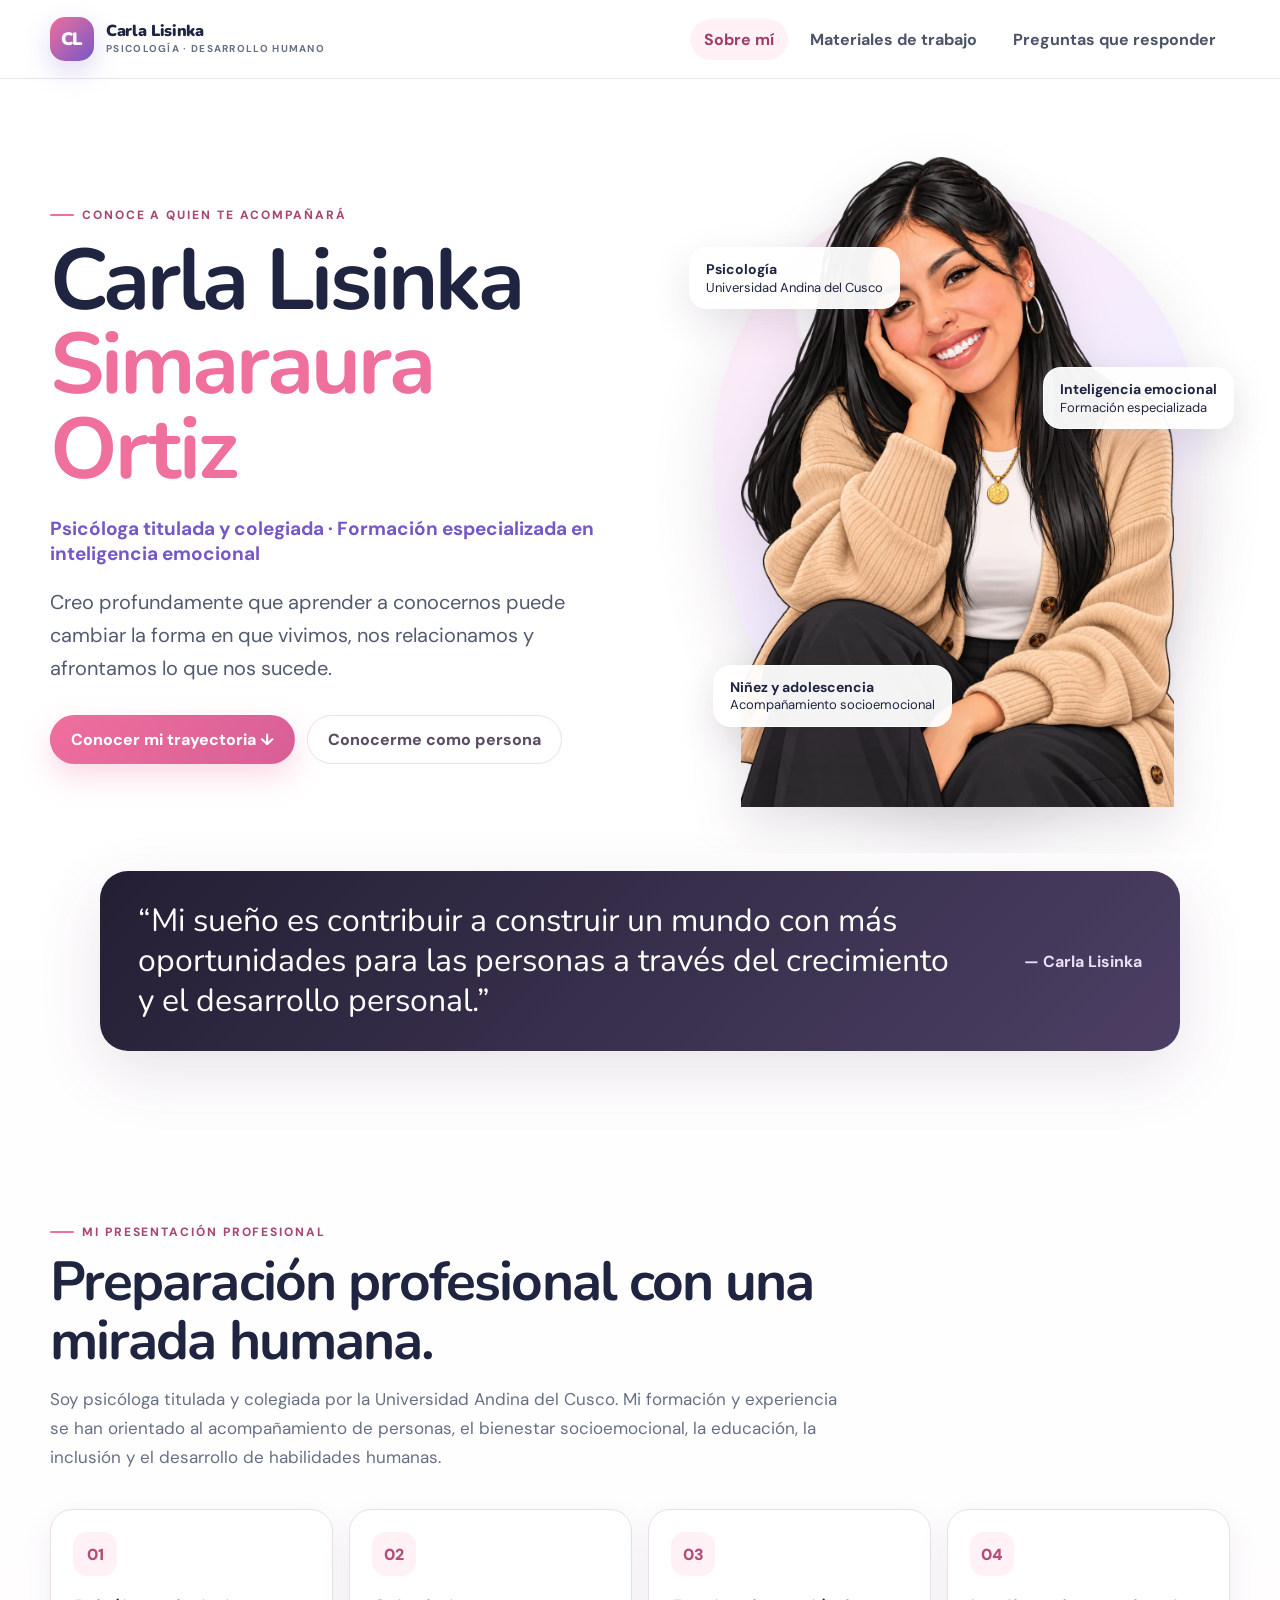
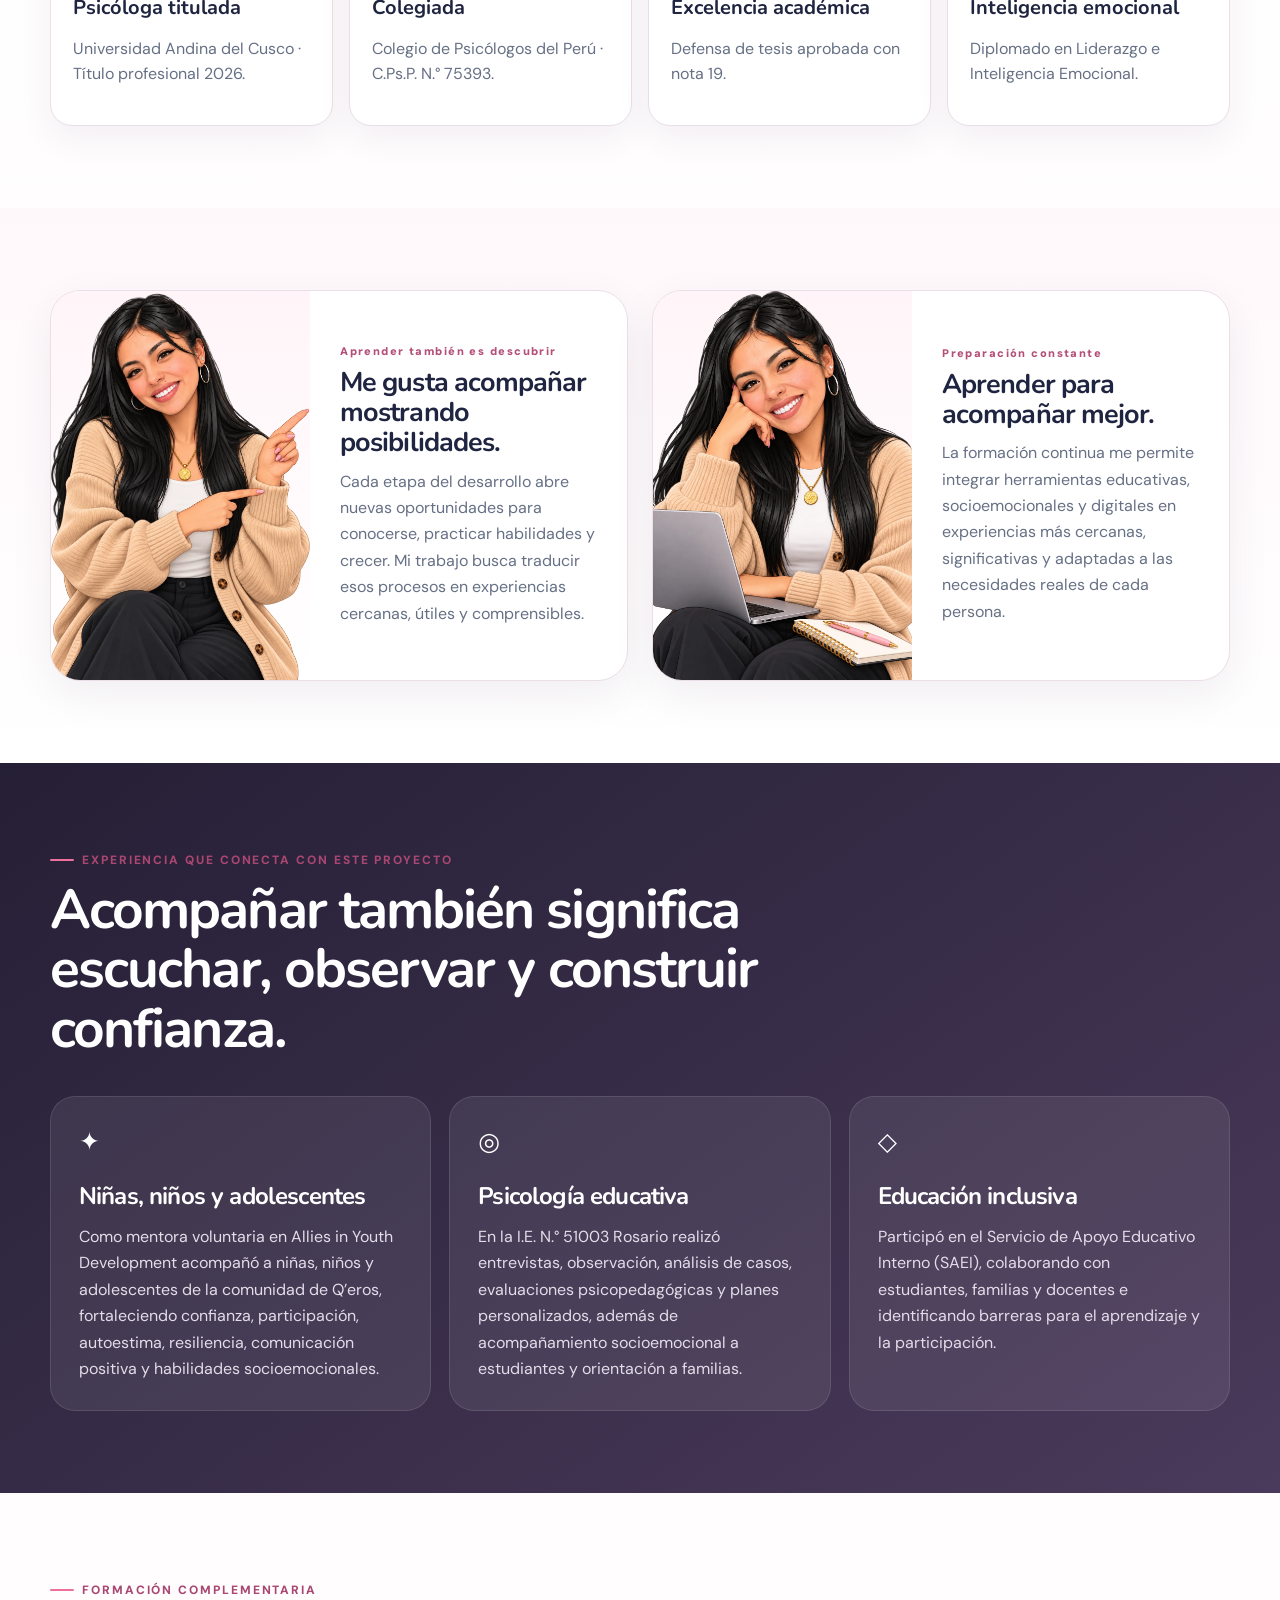
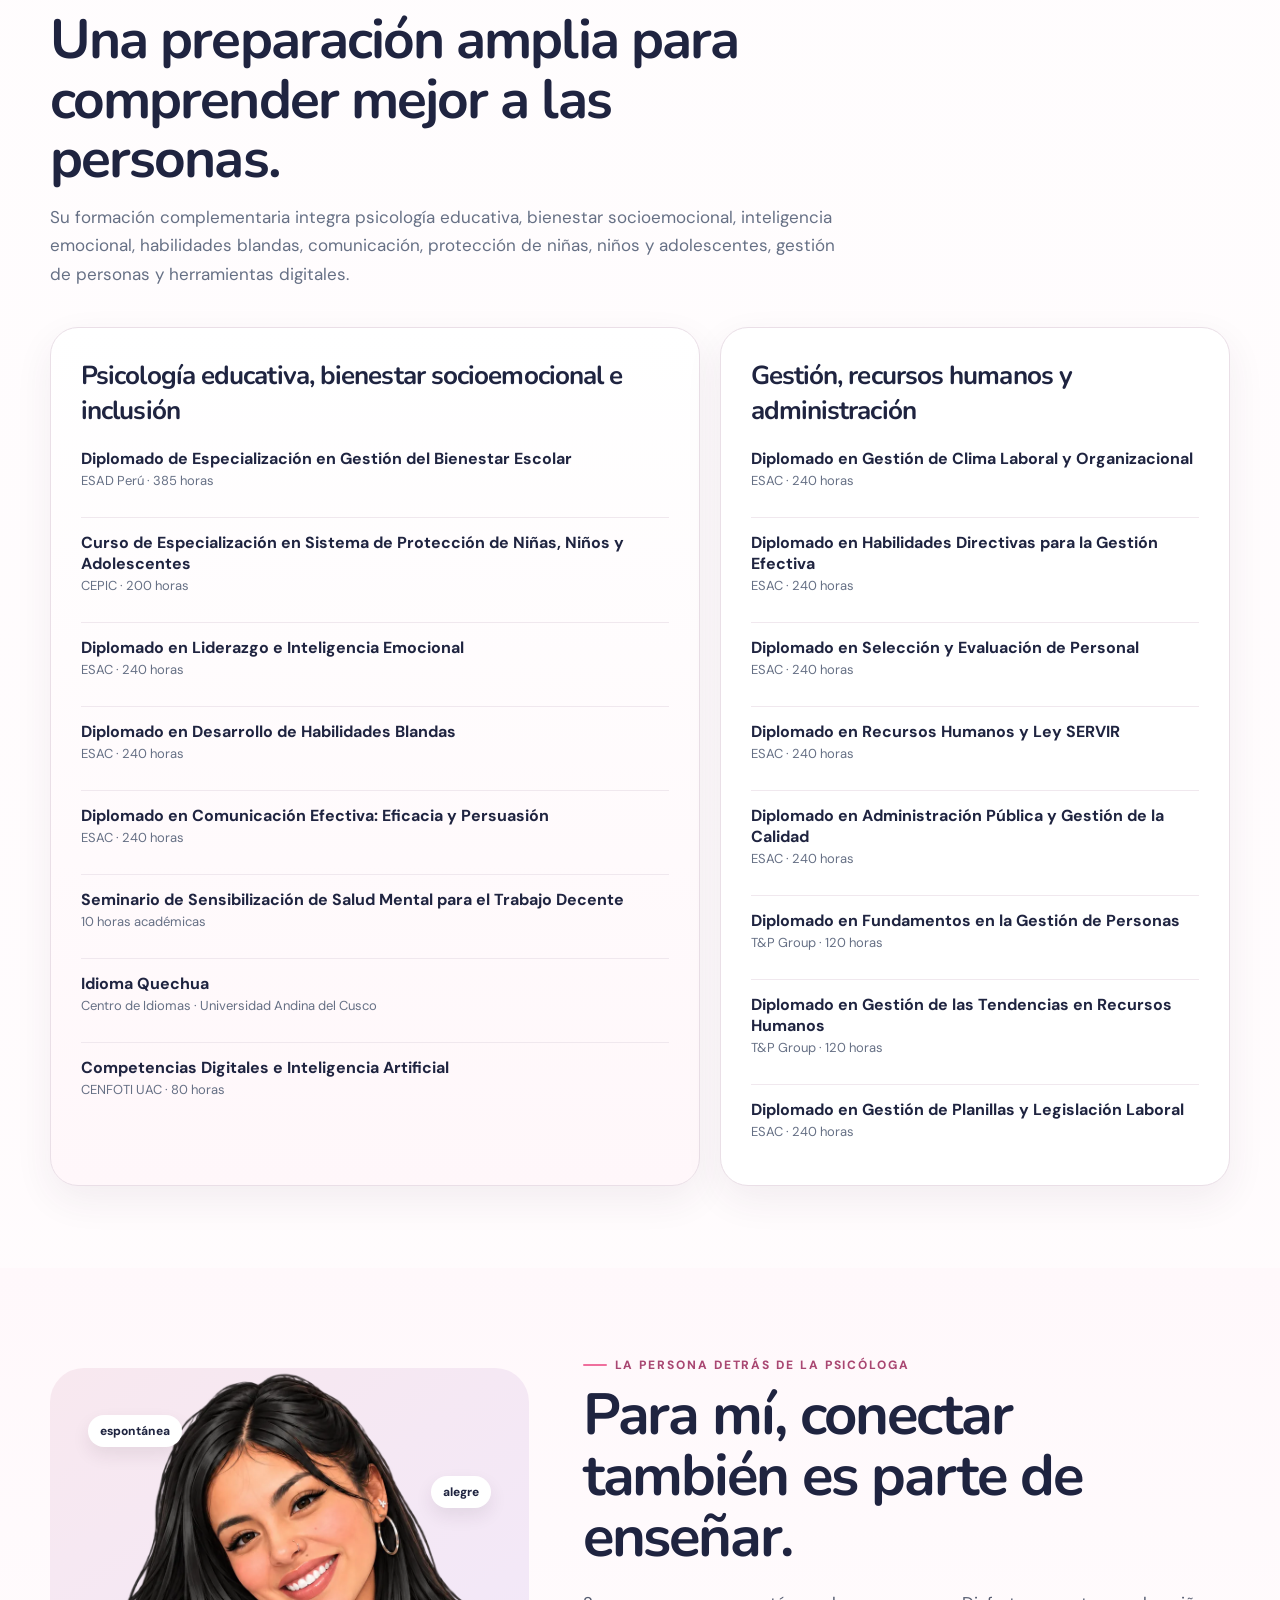
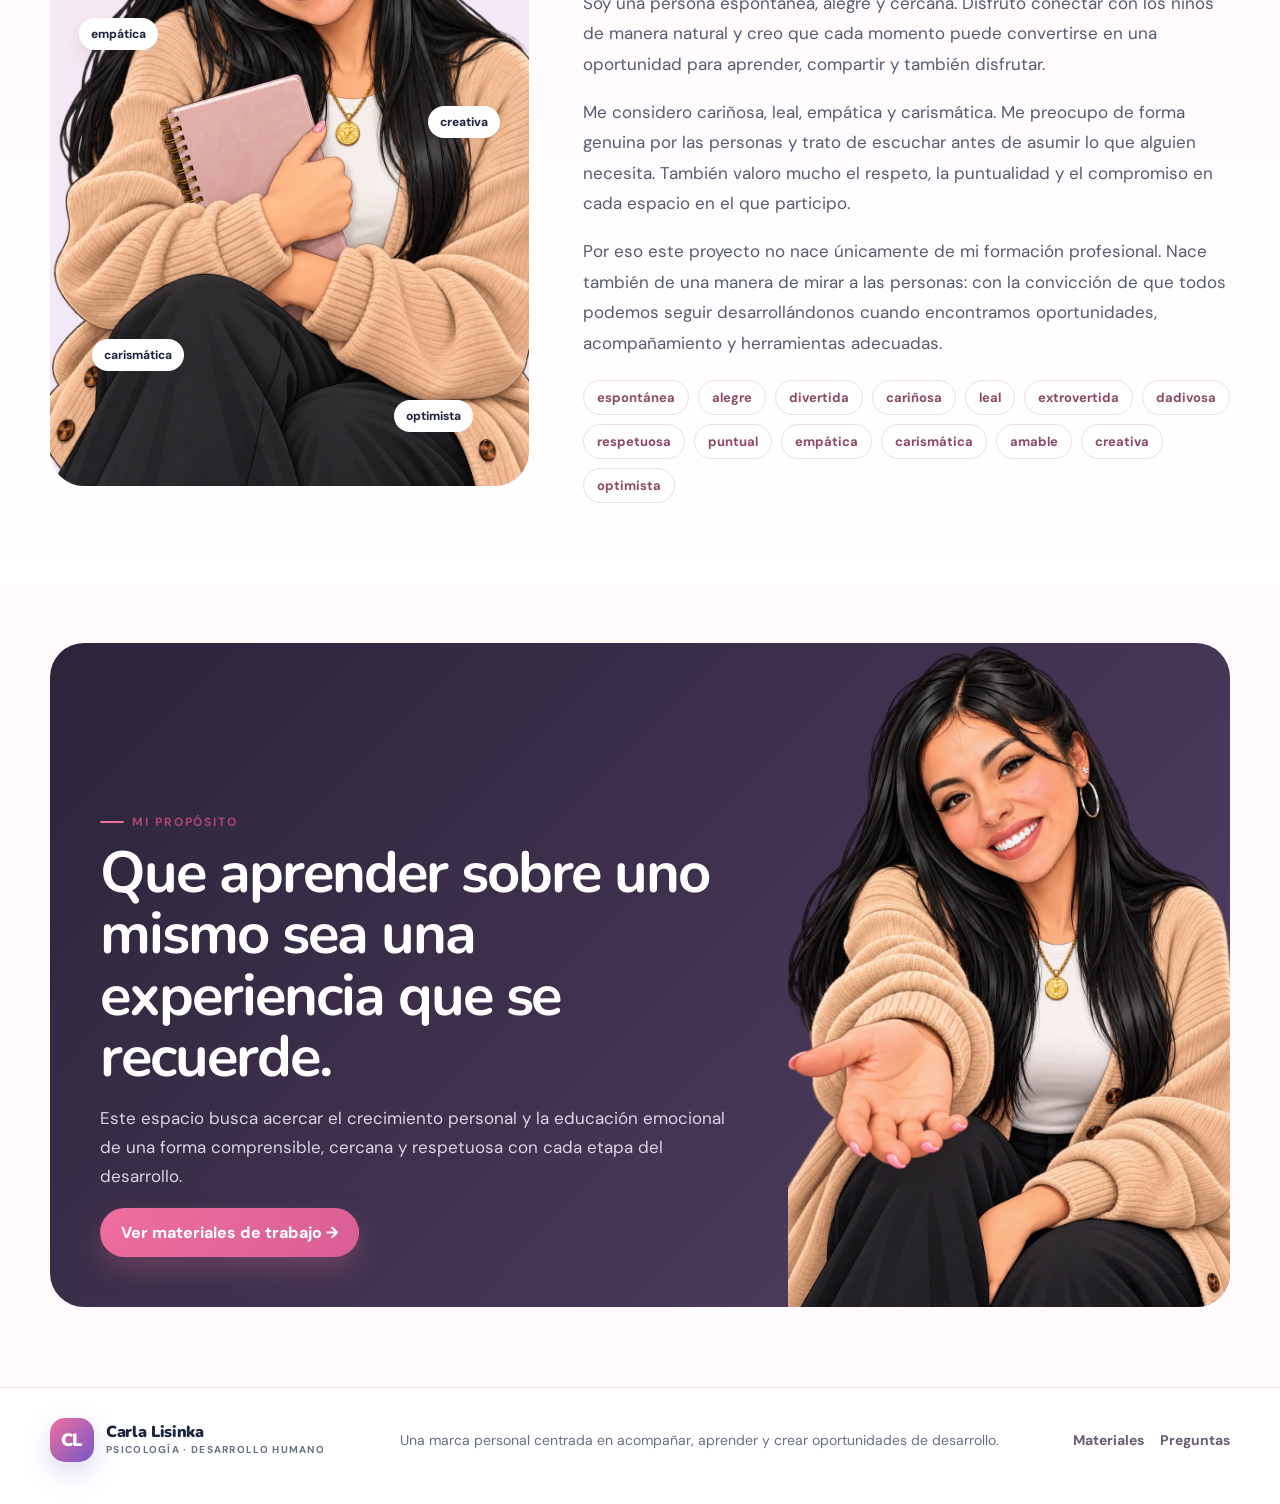
==== index.html @ 1de88dbf "Add files via upload" ====
<!doctype html><html lang="es"><head><meta charset="utf-8"><meta name="viewport" content="width=device-width,initial-scale=1"><meta name="description" content="Sitio personal de Carla Lisinka Simaraura Ortiz, psicóloga titulada y colegiada."><title>Carla Lisinka | Sobre mí</title><link rel="stylesheet" href="styles.css"></head><body><header class="site-header"><div class="container nav-wrap">
  <a class="brand" href="index.html" aria-label="Carla Lisinka, inicio"><span class="brand-mark">CL</span><span class="brand-copy">Carla Lisinka<small>Psicología · Desarrollo humano</small></span></a>
  <nav class="desktop-nav" aria-label="Navegación principal">
    <a href="index.html" class="active">Sobre mí</a>
    <a href="materiales.html" class="">Materiales de trabajo</a>
    <a href="preguntas.html" class="">Preguntas que responder</a>
  </nav>
  <button class="menu-btn" aria-label="Abrir menú">☰</button>
</div></header>
<main>
<section class="hero"><div class="container hero-grid"><div><span class="kicker">Conoce a quien te acompañará</span><h1>Carla Lisinka<br><span>Simaraura Ortiz</span></h1><p class="hero-role">Psicóloga titulada y colegiada · Formación especializada en inteligencia emocional</p><p class="hero-lead">Creo profundamente que aprender a conocernos puede cambiar la forma en que vivimos, nos relacionamos y afrontamos lo que nos sucede.</p><div class="hero-actions"><a class="btn btn-primary" href="#trayectoria">Conocer mi trayectoria ↓</a><a class="btn btn-secondary" href="#personal">Conocerme como persona</a></div></div><div class="hero-visual"><img src="assets/carla/carla-hero.webp" alt="Carla Lisinka Simaraura Ortiz"><div class="float-card fc1"><strong>Psicología</strong>Universidad Andina del Cusco</div><div class="float-card fc2"><strong>Inteligencia emocional</strong>Formación especializada</div><div class="float-card fc3"><strong>Niñez y adolescencia</strong>Acompañamiento socioemocional</div></div></div></section>
<div class="purpose-strip"><p>“Mi sueño es contribuir a construir un mundo con más oportunidades para las personas a través del crecimiento y el desarrollo personal.”</p><span>— Carla Lisinka</span></div>
<section class="section" id="trayectoria"><div class="container"><div class="section-head"><span class="kicker">Mi presentación profesional</span><h2>Preparación profesional con una mirada humana.</h2><p>Soy psicóloga titulada y colegiada por la Universidad Andina del Cusco. Mi formación y experiencia se han orientado al acompañamiento de personas, el bienestar socioemocional, la educación, la inclusión y el desarrollo de habilidades humanas.</p></div><div class="credential-grid"><article class="credential"><span class="num">01</span><strong>Psicóloga titulada</strong><p>Universidad Andina del Cusco · Título profesional 2026.</p></article><article class="credential"><span class="num">02</span><strong>Colegiada</strong><p>Colegio de Psicólogos del Perú · C.Ps.P. N.° 75393.</p></article><article class="credential"><span class="num">03</span><strong>Excelencia académica</strong><p>Defensa de tesis aprobada con nota 19.</p></article><article class="credential"><span class="num">04</span><strong>Inteligencia emocional</strong><p>Diplomado en Liderazgo e Inteligencia Emocional.</p></article></div></div></section>
<section class="section soft"><div class="container story-grid"><article class="story-card"><img src="assets/carla/carla-senalando.webp" alt="Carla señalando"><div class="story-copy"><span class="mini-label">Aprender también es descubrir</span><h3>Me gusta acompañar mostrando posibilidades.</h3><p>Cada etapa del desarrollo abre nuevas oportunidades para conocerse, practicar habilidades y crecer. Mi trabajo busca traducir esos procesos en experiencias cercanas, útiles y comprensibles.</p></div></article><article class="story-card"><img src="assets/carla/carla-laptop.webp" alt="Carla en un espacio de trabajo y aprendizaje"><div class="story-copy"><span class="mini-label">Preparación constante</span><h3>Aprender para acompañar mejor.</h3><p>La formación continua me permite integrar herramientas educativas, socioemocionales y digitales en experiencias más cercanas, significativas y adaptadas a las necesidades reales de cada persona.</p></div></article></div></section>
<section class="section dark"><div class="container"><div class="section-head"><span class="kicker">Experiencia que conecta con este proyecto</span><h2>Acompañar también significa escuchar, observar y construir confianza.</h2></div><div class="experience-grid"><article class="experience-card"><div class="icon">✦</div><h3>Niñas, niños y adolescentes</h3><p>Como mentora voluntaria en Allies in Youth Development acompañó a niñas, niños y adolescentes de la comunidad de Q’eros, fortaleciendo confianza, participación, autoestima, resiliencia, comunicación positiva y habilidades socioemocionales.</p></article><article class="experience-card"><div class="icon">◎</div><h3>Psicología educativa</h3><p>En la I.E. N.° 51003 Rosario realizó entrevistas, observación, análisis de casos, evaluaciones psicopedagógicas y planes personalizados, además de acompañamiento socioemocional a estudiantes y orientación a familias.</p></article><article class="experience-card"><div class="icon">◇</div><h3>Educación inclusiva</h3><p>Participó en el Servicio de Apoyo Educativo Interno (SAEI), colaborando con estudiantes, familias y docentes e identificando barreras para el aprendizaje y la participación.</p></article></div></div></section>
<section class="section"><div class="container"><div class="section-head"><span class="kicker">Formación complementaria</span><h2>Una preparación amplia para comprender mejor a las personas.</h2><p>Su formación complementaria integra psicología educativa, bienestar socioemocional, inteligencia emocional, habilidades blandas, comunicación, protección de niñas, niños y adolescentes, gestión de personas y herramientas digitales.</p></div><div class="training-grid"><article class="training-panel featured"><h3>Psicología educativa, bienestar socioemocional e inclusión</h3><ul><li><strong>Diplomado de Especialización en Gestión del Bienestar Escolar</strong><span>ESAD Perú · 385 horas</span></li><li><strong>Curso de Especialización en Sistema de Protección de Niñas, Niños y Adolescentes</strong><span>CEPIC · 200 horas</span></li><li><strong>Diplomado en Liderazgo e Inteligencia Emocional</strong><span>ESAC · 240 horas</span></li><li><strong>Diplomado en Desarrollo de Habilidades Blandas</strong><span>ESAC · 240 horas</span></li><li><strong>Diplomado en Comunicación Efectiva: Eficacia y Persuasión</strong><span>ESAC · 240 horas</span></li><li><strong>Seminario de Sensibilización de Salud Mental para el Trabajo Decente</strong><span>10 horas académicas</span></li><li><strong>Idioma Quechua</strong><span>Centro de Idiomas · Universidad Andina del Cusco</span></li><li><strong>Competencias Digitales e Inteligencia Artificial</strong><span>CENFOTI UAC · 80 horas</span></li></ul></article><article class="training-panel"><h3>Gestión, recursos humanos y administración</h3><ul><li><strong>Diplomado en Gestión de Clima Laboral y Organizacional</strong><span>ESAC · 240 horas</span></li><li><strong>Diplomado en Habilidades Directivas para la Gestión Efectiva</strong><span>ESAC · 240 horas</span></li><li><strong>Diplomado en Selección y Evaluación de Personal</strong><span>ESAC · 240 horas</span></li><li><strong>Diplomado en Recursos Humanos y Ley SERVIR</strong><span>ESAC · 240 horas</span></li><li><strong>Diplomado en Administración Pública y Gestión de la Calidad</strong><span>ESAC · 240 horas</span></li><li><strong>Diplomado en Fundamentos en la Gestión de Personas</strong><span>T&amp;P Group · 120 horas</span></li><li><strong>Diplomado en Gestión de las Tendencias en Recursos Humanos</strong><span>T&amp;P Group · 120 horas</span></li><li><strong>Diplomado en Gestión de Planillas y Legislación Laboral</strong><span>ESAC · 240 horas</span></li></ul></article></div></div></section>
<section class="section soft" id="personal"><div class="container personal-grid"><div class="personal-photo"><img src="assets/carla/carla-cuaderno.webp" alt="Carla sosteniendo un cuaderno"><div class="trait-cloud"><span>espontánea</span><span>alegre</span><span>empática</span><span>creativa</span><span>carismática</span><span>optimista</span></div></div><div class="personal-copy"><span class="kicker">La persona detrás de la psicóloga</span><h2>Para mí, conectar también es parte de enseñar.</h2><p>Soy una persona espontánea, alegre y cercana. Disfruto conectar con los niños de manera natural y creo que cada momento puede convertirse en una oportunidad para aprender, compartir y también disfrutar.</p><p>Me considero cariñosa, leal, empática y carismática. Me preocupo de forma genuina por las personas y trato de escuchar antes de asumir lo que alguien necesita. También valoro mucho el respeto, la puntualidad y el compromiso en cada espacio en el que participo.</p><p>Por eso este proyecto no nace únicamente de mi formación profesional. Nace también de una manera de mirar a las personas: con la convicción de que todos podemos seguir desarrollándonos cuando encontramos oportunidades, acompañamiento y herramientas adecuadas.</p><div class="trait-list"><span>espontánea</span><span>alegre</span><span>divertida</span><span>cariñosa</span><span>leal</span><span>extrovertida</span><span>dadivosa</span><span>respetuosa</span><span>puntual</span><span>empática</span><span>carismática</span><span>amable</span><span>creativa</span><span>optimista</span></div></div></div></section>
<section class="final-cta"><div class="container final-box"><div class="final-copy"><span class="kicker">Mi propósito</span><h2>Que aprender sobre uno mismo sea una experiencia que se recuerde.</h2><p>Este espacio busca acercar el crecimiento personal y la educación emocional de una forma comprensible, cercana y respetuosa con cada etapa del desarrollo.</p><a class="btn btn-primary" href="materiales.html">Ver materiales de trabajo →</a></div><img src="assets/carla/carla-bienvenida.webp" alt="Carla dando la bienvenida"></div></section>
</main><footer><div class="container footer-wrap"><a class="brand" href="index.html"><span class="brand-mark">CL</span><span class="brand-copy">Carla Lisinka<small>Psicología · Desarrollo humano</small></span></a><p>Una marca personal centrada en acompañar, aprender y crear oportunidades de desarrollo.</p><div class="footer-links"><a href="materiales.html">Materiales</a><a href="preguntas.html">Preguntas</a></div></div></footer><script src="script.js"></script></body></html>
---- styles.css ----
@import url('https://fonts.googleapis.com/css2?family=DM+Sans:wght@400;500;600;700&family=Nunito:wght@700;800;900&display=swap');

:root{
  --ink:#1f2440;
  --muted:#667085;
  --pink:#ef6f9d;
  --pink-soft:#fff1f6;
  --purple:#7657c8;
  --purple-soft:#f4f0ff;
  --gold:#e3b34f;
  --cream:#fffaf5;
  --line:#eadfe7;
  --white:#ffffff;
  --shadow:0 22px 65px rgba(66,42,72,.12);
  --radius:26px;
}
*{box-sizing:border-box}
html{scroll-behavior:smooth}
body{margin:0;font-family:'DM Sans',system-ui,sans-serif;background:linear-gradient(180deg,#fff 0%,#fffafc 100%);color:var(--ink)}
a{color:inherit;text-decoration:none}
img{max-width:100%;display:block}
button{font:inherit}
.container{width:min(1180px,calc(100% - 40px));margin-inline:auto}

.site-header{position:sticky;top:0;z-index:80;background:rgba(255,255,255,.92);backdrop-filter:blur(16px);border-bottom:1px solid rgba(234,223,231,.82)}
.nav-wrap{height:78px;display:flex;align-items:center;justify-content:space-between;gap:28px}
.brand{display:flex;align-items:center;gap:12px;font-family:'Nunito',sans-serif;font-weight:900;letter-spacing:-.02em}
.brand-mark{display:grid;place-items:center;width:44px;height:44px;border-radius:15px;background:linear-gradient(135deg,var(--pink),var(--purple));color:#fff;font-size:18px;box-shadow:0 10px 28px rgba(118,87,200,.24)}
.brand-copy{display:flex;flex-direction:column;line-height:1.05}
.brand-copy small{font-family:'DM Sans';font-size:10px;letter-spacing:.13em;text-transform:uppercase;color:var(--muted);font-weight:700;margin-top:4px}
.desktop-nav{display:flex;align-items:center;gap:8px}
.desktop-nav a{padding:10px 14px;border-radius:999px;font-weight:700;color:#4d5368;transition:.2s ease}
.desktop-nav a:hover,.desktop-nav a.active{background:var(--pink-soft);color:#9e3d67}
.menu-btn{display:none;border:0;background:var(--pink-soft);width:44px;height:44px;border-radius:14px;color:#8d3c61;font-size:22px;cursor:pointer}

.hero{padding:78px 0 46px;overflow:hidden}
.hero-grid{display:grid;grid-template-columns:1.03fr .97fr;gap:56px;align-items:center}
.kicker{display:inline-flex;align-items:center;gap:8px;font-size:12px;font-weight:800;letter-spacing:.16em;text-transform:uppercase;color:#a94772}
.kicker:before{content:'';width:24px;height:2px;background:var(--pink);border-radius:999px}
h1,h2,h3{font-family:'Nunito',sans-serif;margin:0;letter-spacing:-.035em}
h1{font-size:clamp(48px,7vw,86px);line-height:.98;margin-top:16px}
h1 span{color:var(--pink)}
.hero-role{font-size:19px;font-weight:700;color:var(--purple);margin:24px 0 12px}
.hero-lead{font-size:20px;line-height:1.65;color:#535a6f;max-width:680px}
.hero-actions{display:flex;gap:12px;flex-wrap:wrap;margin-top:30px}
.btn{display:inline-flex;align-items:center;justify-content:center;gap:8px;border-radius:999px;padding:13px 20px;font-weight:800;border:1px solid transparent;transition:.2s ease}
.btn-primary{background:linear-gradient(135deg,var(--pink),#d75e96);color:#fff;box-shadow:0 12px 28px rgba(239,111,157,.25)}
.btn-secondary{background:#fff;border-color:var(--line);color:#5d4c67}
.btn:hover{transform:translateY(-2px)}
.hero-visual{position:relative;min-height:610px;display:grid;place-items:end center}
.hero-visual:before{content:'';position:absolute;inset:35px 28px 0;border-radius:48% 52% 48% 52%/43% 42% 58% 57%;background:radial-gradient(circle at 30% 20%,#fff 0 10%,transparent 11%),linear-gradient(145deg,#ffeaf3,#f2edff 55%,#fff7dc);box-shadow:var(--shadow)}
.hero-visual img{position:relative;z-index:2;width:min(560px,100%);max-height:650px;object-fit:contain;object-position:bottom;filter:drop-shadow(0 20px 25px rgba(38,24,48,.13))}
.float-card{position:absolute;z-index:4;background:rgba(255,255,255,.95);border:1px solid rgba(255,255,255,.8);box-shadow:0 14px 38px rgba(64,42,72,.12);padding:12px 16px;border-radius:18px;font-size:13px;line-height:1.35}
.float-card strong{display:block;font-size:14px}
.fc1{top:90px;left:4px}.fc2{right:-4px;top:210px}.fc3{left:28px;bottom:80px}

.purpose-strip{margin:18px auto 84px;width:min(1080px,calc(100% - 40px));padding:30px 38px;border-radius:28px;background:linear-gradient(135deg,#231f33,#4c3f64);color:#fff;display:flex;justify-content:space-between;align-items:center;gap:24px;box-shadow:var(--shadow)}
.purpose-strip p{font-family:'Nunito';font-size:clamp(22px,3vw,32px);line-height:1.25;margin:0;max-width:820px}.purpose-strip span{white-space:nowrap;color:#eadff6;font-weight:700}

.section{padding:82px 0}
.section.soft{background:linear-gradient(180deg,#fff8fb,#fff)}
.section.dark{background:linear-gradient(145deg,#251f35,#4a3a5b);color:#fff}
.section-head{max-width:790px;margin-bottom:38px}.section-head.center{text-align:center;margin-inline:auto}.section-head.center .kicker{justify-content:center}
.section-head h2{font-size:clamp(34px,5vw,55px);line-height:1.08;margin:12px 0 14px}.section-head p{font-size:17px;line-height:1.7;color:var(--muted);margin:0}.dark .section-head p{color:#ddd4e7}
.credential-grid{display:grid;grid-template-columns:repeat(4,1fr);gap:16px}
.credential{background:#fff;border:1px solid var(--line);border-radius:22px;padding:22px;min-height:170px;box-shadow:0 12px 34px rgba(75,48,79,.07)}
.credential .num{display:grid;place-items:center;width:44px;height:44px;border-radius:14px;background:var(--pink-soft);color:#b24e77;font-weight:900;margin-bottom:18px}.credential strong{font-family:'Nunito';font-size:20px;display:block}.credential p{color:var(--muted);line-height:1.55}

.story-grid{display:grid;grid-template-columns:1fr 1fr;gap:24px}
.story-card{background:#fff;border:1px solid var(--line);border-radius:30px;overflow:hidden;display:grid;grid-template-columns:.9fr 1.1fr;min-height:355px;box-shadow:0 14px 40px rgba(70,50,80,.08)}
.story-card img{height:100%;width:100%;object-fit:contain;object-position:bottom;background:linear-gradient(180deg,#fff5f8,#fff)}
.story-copy{padding:34px 30px;display:flex;flex-direction:column;justify-content:center}.mini-label{font-size:11px;font-weight:900;letter-spacing:.13em;color:#b44f77}.story-copy h3{font-size:27px;line-height:1.12;margin:10px 0}.story-copy p{color:var(--muted);line-height:1.65;margin:0}

.experience-grid{display:grid;grid-template-columns:repeat(3,1fr);gap:18px}.experience-card{padding:28px;border-radius:25px;background:rgba(255,255,255,.08);border:1px solid rgba(255,255,255,.11)}.experience-card .icon{font-size:25px;margin-bottom:22px}.experience-card h3{font-size:24px;margin-bottom:12px}.experience-card p{margin:0;color:#e4dce9;line-height:1.65}

.training-grid{display:grid;grid-template-columns:1.12fr .88fr;gap:20px}.training-panel{background:#fff;border:1px solid var(--line);border-radius:28px;padding:30px;box-shadow:0 14px 38px rgba(71,45,76,.07)}.training-panel.featured{background:linear-gradient(180deg,#fff,#fff7fa)}.training-panel h3{font-size:26px;margin:0 0 20px}.training-panel ul{list-style:none;padding:0;margin:0;display:grid;gap:13px}.training-panel li{padding:14px 0;border-top:1px solid #f0e8ee}.training-panel li:first-child{border-top:0;padding-top:0}.training-panel strong{display:block}.training-panel span{font-size:13px;color:var(--muted)}

.personal-grid{display:grid;grid-template-columns:.85fr 1.15fr;gap:54px;align-items:center}.personal-photo{position:relative;background:linear-gradient(145deg,#f8e8ef,#eee8ff);border-radius:34px;min-height:620px;display:grid;align-items:end;overflow:hidden}.personal-photo img{width:100%;height:100%;object-fit:contain;object-position:bottom}.trait-cloud{position:absolute;inset:20px;pointer-events:none}.trait-cloud span{position:absolute;background:#fff;padding:8px 12px;border-radius:999px;font-size:12px;font-weight:800;box-shadow:0 8px 18px rgba(50,35,60,.09)}.trait-cloud span:nth-child(1){top:4%;left:4%}.trait-cloud span:nth-child(2){top:13%;right:4%}.trait-cloud span:nth-child(3){top:34%;left:2%}.trait-cloud span:nth-child(4){top:47%;right:2%}.trait-cloud span:nth-child(5){bottom:14%;left:5%}.trait-cloud span:nth-child(6){bottom:5%;right:8%}
.personal-copy h2{font-size:clamp(38px,5vw,58px);line-height:1.05;margin:12px 0 20px}.personal-copy p{font-size:17px;color:#555c70;line-height:1.8}.trait-list{display:flex;gap:9px;flex-wrap:wrap;margin-top:22px}.trait-list span{padding:8px 13px;border:1px solid #eedde6;background:#fff;border-radius:999px;font-weight:700;font-size:13px;color:#8c4967}

.final-cta{padding:58px 0 80px}.final-box{border-radius:34px;background:linear-gradient(135deg,#2b243a,#544064);color:#fff;display:grid;grid-template-columns:1fr .6fr;align-items:end;overflow:hidden;min-height:390px}.final-copy{padding:50px}.final-copy h2{font-size:clamp(36px,5vw,58px);line-height:1.06;margin:12px 0}.final-copy p{color:#ddd4e4;line-height:1.7;font-size:17px}.final-box img{width:100%;height:100%;object-fit:contain;object-position:bottom}

/* Secondary pages */
.page-hero{padding:70px 0 40px}.page-hero-inner{background:linear-gradient(135deg,#fff0f5,#f4f0ff);border:1px solid #eee2ea;border-radius:34px;padding:50px;position:relative;overflow:hidden}.page-hero-inner:after{content:'✦';position:absolute;right:32px;top:20px;font-size:90px;color:rgba(239,111,157,.14)}.page-hero h1{font-size:clamp(44px,6vw,72px);margin:12px 0}.page-hero p{max-width:760px;color:#5e6475;line-height:1.7;font-size:18px}

.material-grid{display:grid;grid-template-columns:repeat(2,1fr);gap:20px}.material-card{background:#fff;border:1px solid var(--line);border-radius:28px;padding:30px;min-height:220px;box-shadow:0 15px 38px rgba(67,45,72,.07);position:relative;overflow:hidden}.material-card:after{content:'';position:absolute;width:120px;height:120px;border-radius:50%;background:var(--pink-soft);right:-30px;top:-30px}.material-icon{width:48px;height:48px;display:grid;place-items:center;border-radius:15px;background:linear-gradient(135deg,#fff0f6,#f1ebff);font-size:24px;margin-bottom:20px;position:relative;z-index:2}.material-card h3{font-size:28px;margin-bottom:10px}.material-card p{color:var(--muted);line-height:1.65;margin:0}.material-note{margin-top:22px;padding:16px 18px;background:#fff8fb;border:1px dashed #e7bfd0;border-radius:18px;color:#8f4e69;font-size:14px}

.questions-toolbar{display:flex;gap:9px;flex-wrap:wrap;margin:0 0 26px}.filter-btn{border:1px solid var(--line);background:#fff;border-radius:999px;padding:9px 14px;font-weight:800;color:#646a7c;cursor:pointer;transition:.2s}.filter-btn:hover,.filter-btn.active{background:var(--pink-soft);border-color:#f3c9da;color:#9d3e66}
.question-section{padding:20px 0 92px}.question-group{margin-top:45px}.question-group h2{font-size:34px;margin-bottom:8px}.question-group>p{color:var(--muted);margin:0 0 24px}.question-grid{display:grid;grid-template-columns:repeat(4,1fr);gap:22px;align-items:start;overflow:visible}.question-card{position:relative;z-index:1;background:#fff;border:1px solid var(--line);border-radius:24px;padding:10px;box-shadow:0 13px 34px rgba(62,42,70,.10);transition:transform .22s ease,box-shadow .22s ease,z-index 0s;cursor:zoom-in;transform-origin:center center}.question-card:hover{transform:scale(1.18);z-index:30;box-shadow:0 26px 70px rgba(61,38,69,.24)}.question-card img{width:100%;aspect-ratio:2/3;object-fit:cover;border-radius:18px;background:#fafafa}.question-card figcaption{padding:12px 8px 7px;font-weight:800;font-size:14px;line-height:1.3}.question-card .tag{font-size:10px;letter-spacing:.11em;text-transform:uppercase;color:#a64870;margin-top:4px;display:block}
.question-card.hidden{display:none}
.lightbox{position:fixed;inset:0;z-index:200;background:rgba(24,19,31,.88);display:none;align-items:center;justify-content:center;padding:26px}.lightbox.open{display:flex}.lightbox img{max-width:min(94vw,980px);max-height:92vh;border-radius:18px;box-shadow:0 28px 80px rgba(0,0,0,.45)}.lightbox-close{position:fixed;right:22px;top:20px;border:0;background:#fff;color:#392d43;width:46px;height:46px;border-radius:50%;font-size:28px;cursor:pointer;box-shadow:0 10px 35px rgba(0,0,0,.25)}

footer{padding:30px 0 42px;border-top:1px solid var(--line);background:#fff}.footer-wrap{display:flex;align-items:center;justify-content:space-between;gap:20px}.footer-wrap p{margin:0;color:var(--muted);font-size:14px}.footer-links{display:flex;gap:16px;color:#6a5d71;font-weight:700;font-size:14px}

@media(max-width:1050px){
 .hero-grid{grid-template-columns:1fr}.hero-visual{min-height:520px}.credential-grid{grid-template-columns:repeat(2,1fr)}.story-grid{grid-template-columns:1fr}.experience-grid{grid-template-columns:1fr}.training-grid{grid-template-columns:1fr}.personal-grid{grid-template-columns:1fr}.personal-photo{min-height:540px}.question-grid{grid-template-columns:repeat(3,1fr)}
}
@media(max-width:800px){
 .desktop-nav{display:none;position:absolute;left:20px;right:20px;top:70px;background:#fff;border:1px solid var(--line);padding:12px;border-radius:20px;box-shadow:var(--shadow);flex-direction:column;align-items:stretch}.desktop-nav.open{display:flex}.desktop-nav a{text-align:center}.menu-btn{display:block}.nav-wrap{height:68px}.brand-copy small{display:none}.hero{padding-top:50px}.float-card{display:none}.purpose-strip{flex-direction:column;align-items:flex-start}.story-card{grid-template-columns:1fr}.story-card img{height:300px}.final-box{grid-template-columns:1fr}.final-box img{height:300px}.material-grid{grid-template-columns:1fr}.question-grid{grid-template-columns:repeat(2,1fr);gap:16px}.question-card:hover{transform:none}.footer-wrap{flex-direction:column;align-items:flex-start}
}
@media(max-width:560px){
 .container{width:min(100% - 26px,1180px)}.hero{padding-top:35px}h1{font-size:48px}.hero-role{font-size:16px}.hero-lead{font-size:17px}.hero-visual{min-height:420px}.purpose-strip{margin-bottom:46px;padding:24px}.section{padding:58px 0}.credential-grid{grid-template-columns:1fr}.page-hero-inner{padding:34px 24px}.question-grid{grid-template-columns:1fr 1fr;gap:10px}.question-card{padding:6px;border-radius:16px}.question-card img{border-radius:12px}.question-card figcaption{font-size:12px;padding:9px 5px 4px}.question-card .tag{font-size:9px}.training-panel{padding:22px}.personal-photo{min-height:460px}.final-copy{padding:34px 24px}
}
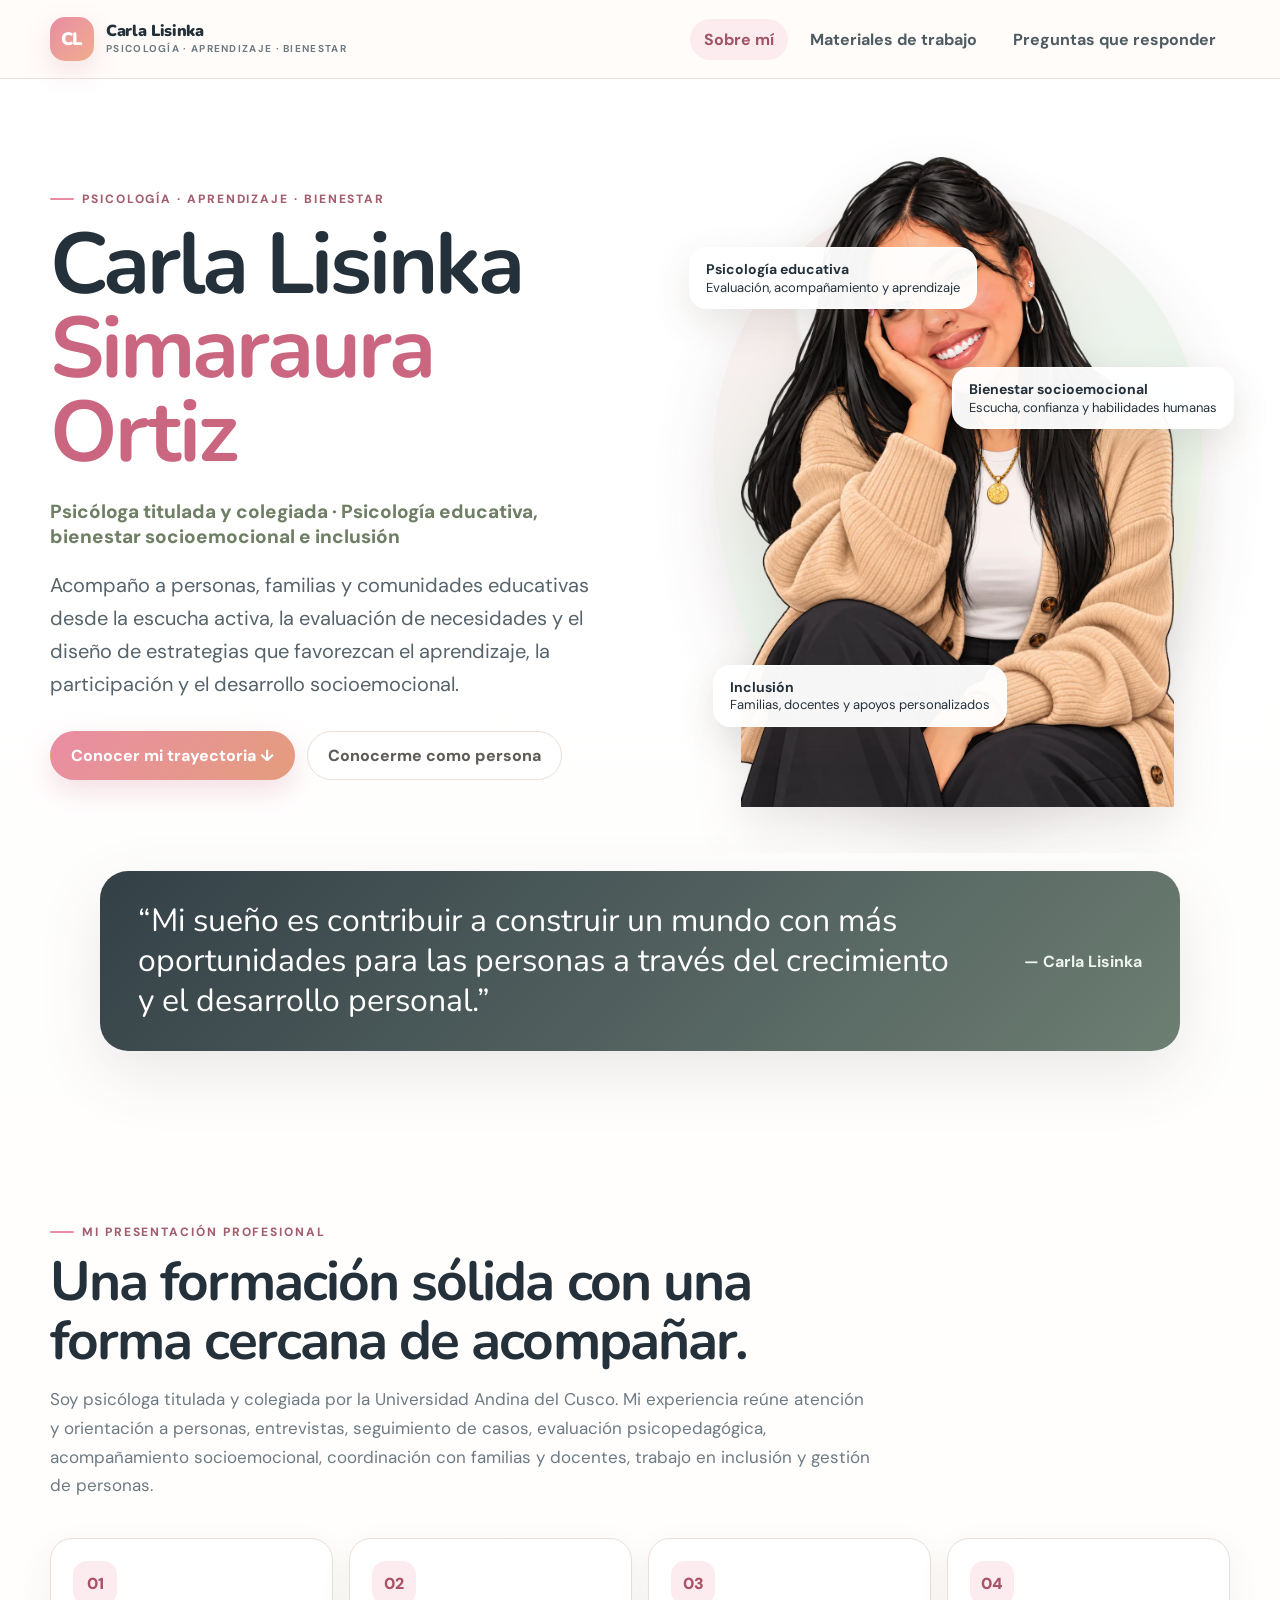
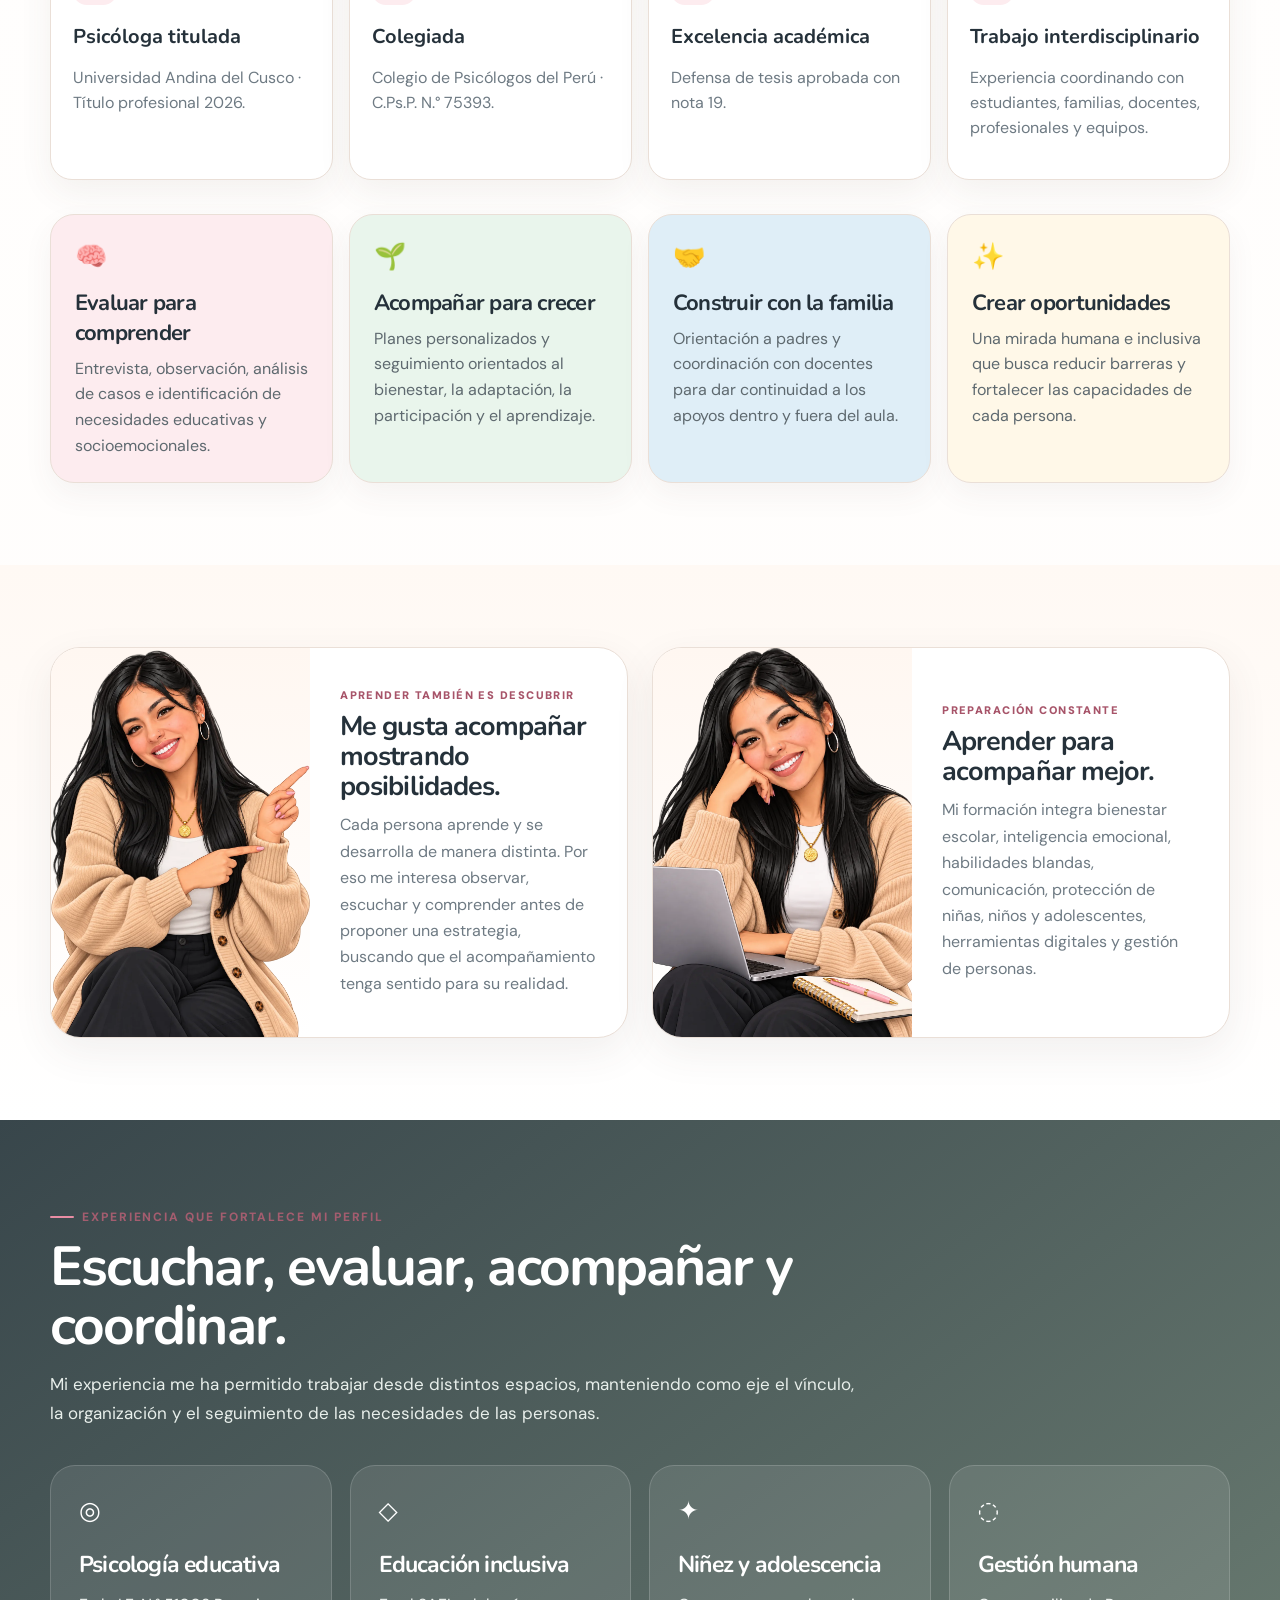
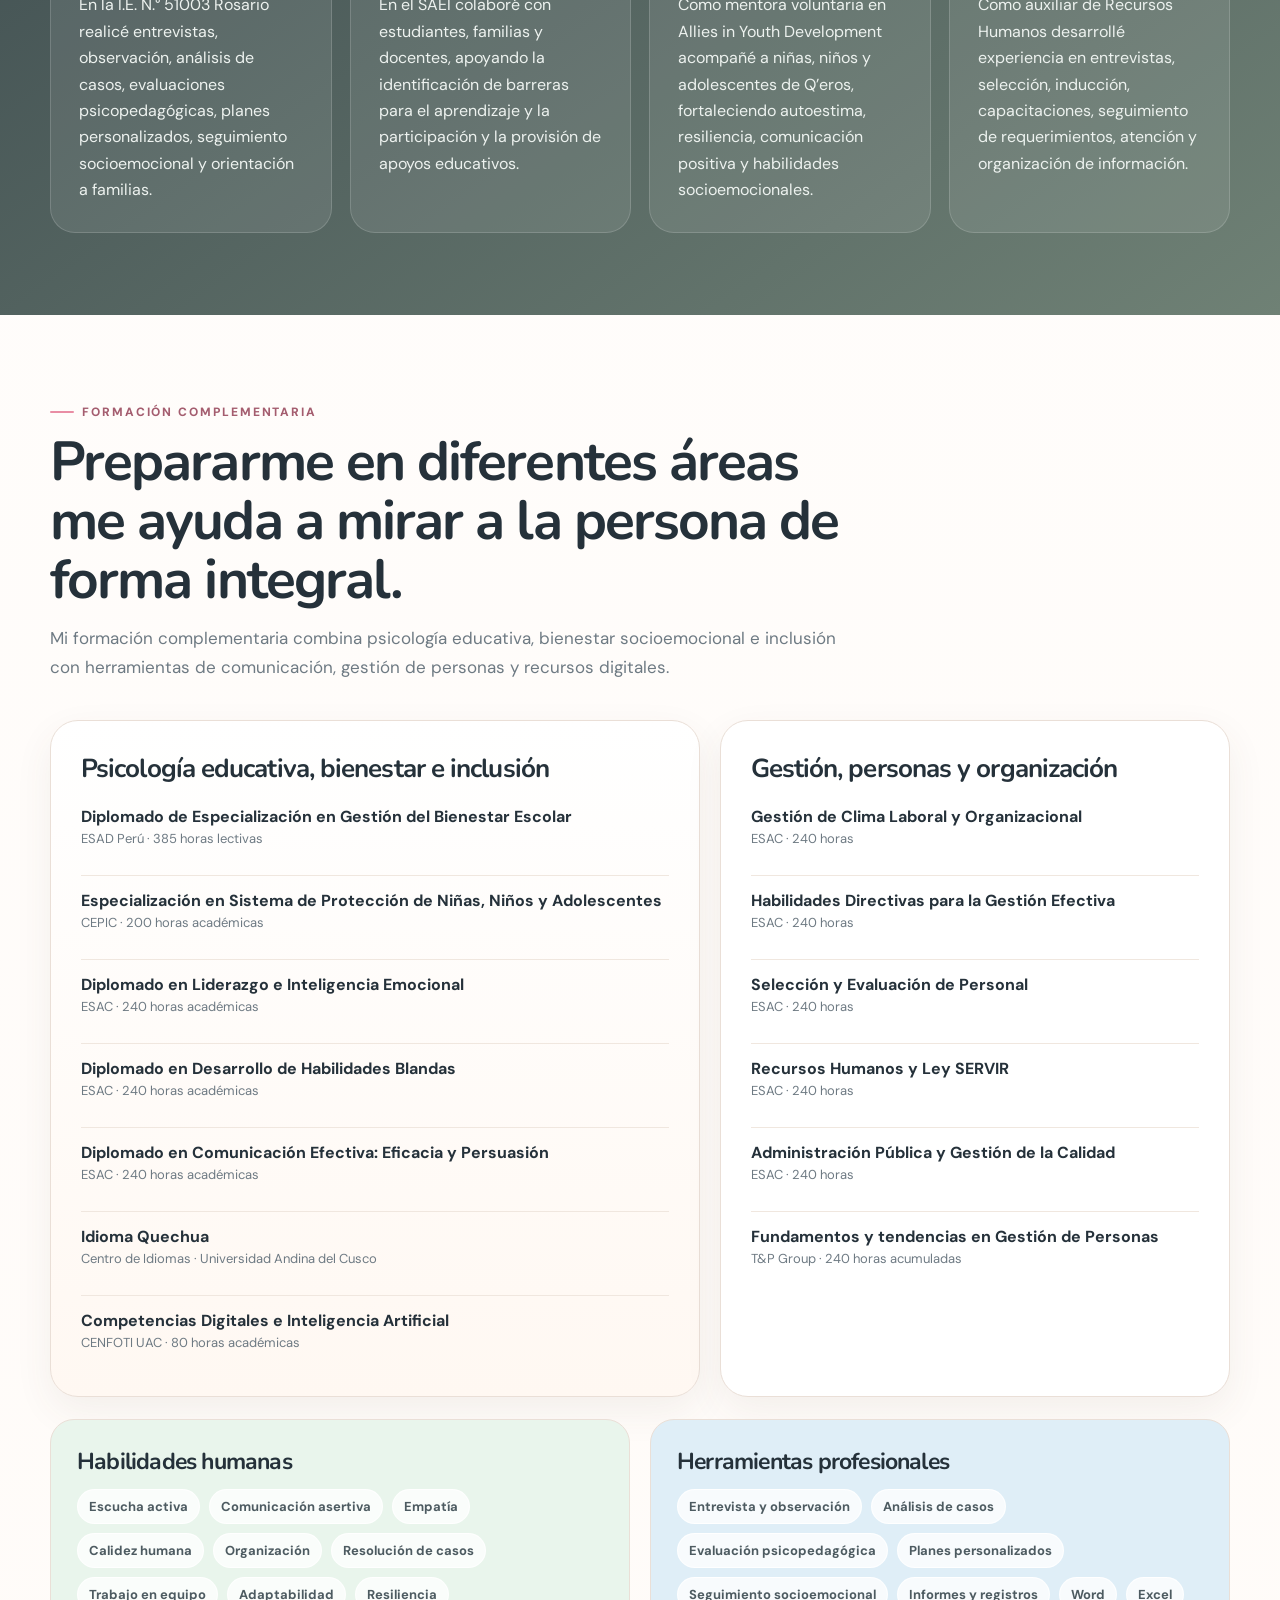
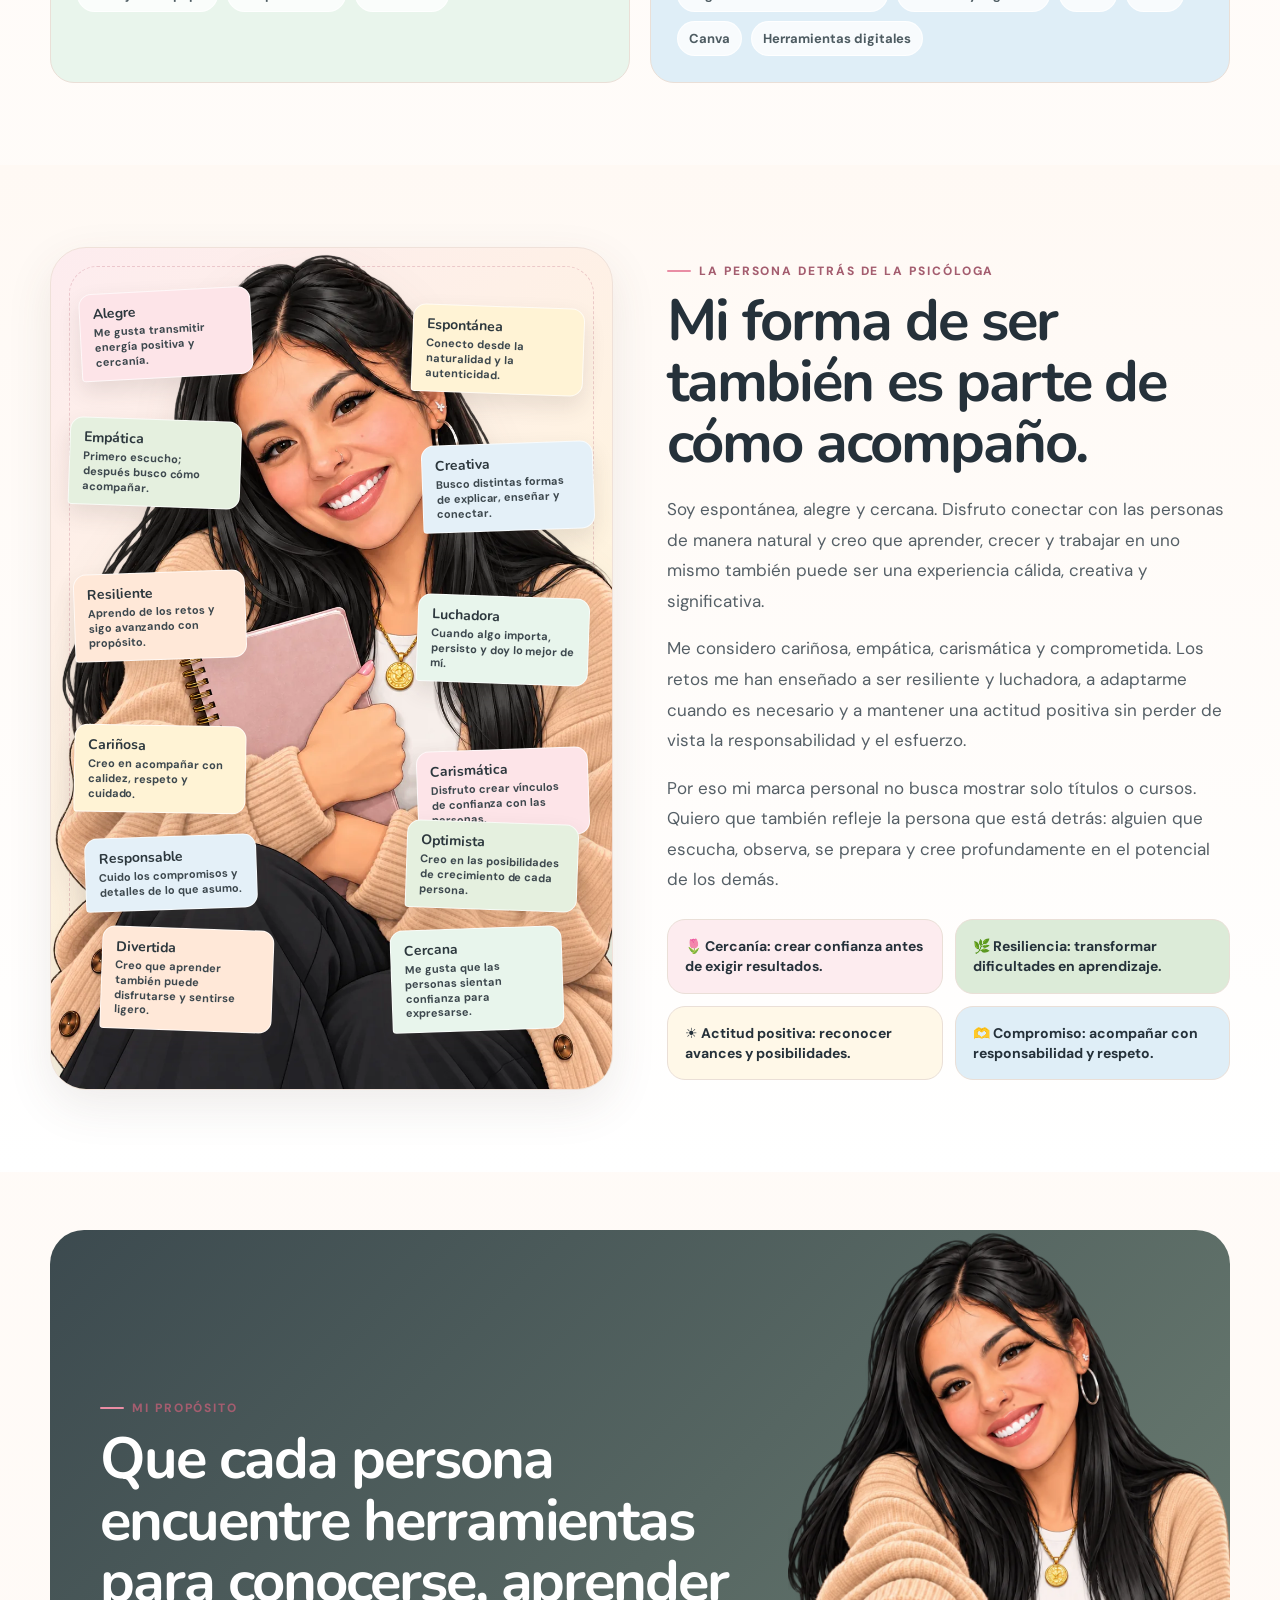
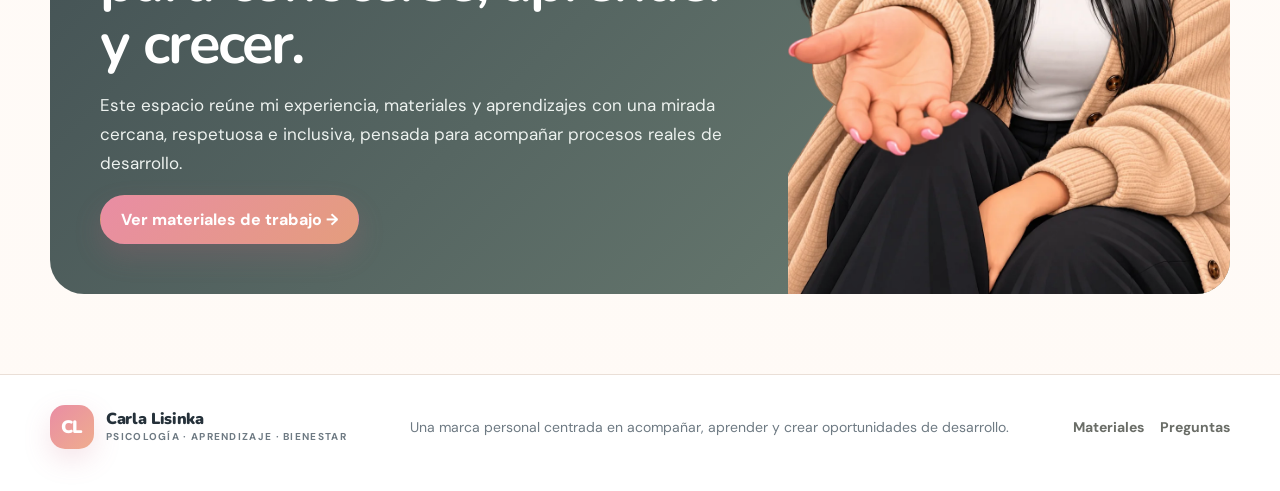
==== commit fb09fa82: "Add files via upload" ====
--- a/index.html
+++ b/index.html
@@ -1,19 +1,137 @@
-<!doctype html><html lang="es"><head><meta charset="utf-8"><meta name="viewport" content="width=device-width,initial-scale=1"><meta name="description" content="Sitio personal de Carla Lisinka Simaraura Ortiz, psicóloga titulada y colegiada."><title>Carla Lisinka | Sobre mí</title><link rel="stylesheet" href="styles.css"></head><body><header class="site-header"><div class="container nav-wrap">
-  <a class="brand" href="index.html" aria-label="Carla Lisinka, inicio"><span class="brand-mark">CL</span><span class="brand-copy">Carla Lisinka<small>Psicología · Desarrollo humano</small></span></a>
+<!doctype html>
+<html lang="es">
+<head>
+  <meta charset="utf-8">
+  <meta name="viewport" content="width=device-width,initial-scale=1">
+  <meta name="description" content="Marca personal de Carla Lisinka Simaraura Ortiz, psicóloga titulada y colegiada, enfocada en aprendizaje, bienestar socioemocional e inclusión.">
+  <title>Carla Lisinka | Sobre mí</title>
+  <link rel="stylesheet" href="styles.css">
+</head>
+<body>
+<header class="site-header"><div class="container nav-wrap">
+  <a class="brand" href="index.html" aria-label="Carla Lisinka, inicio"><span class="brand-mark">CL</span><span class="brand-copy">Carla Lisinka<small>Psicología · Aprendizaje · Bienestar</small></span></a>
   <nav class="desktop-nav" aria-label="Navegación principal">
     <a href="index.html" class="active">Sobre mí</a>
-    <a href="materiales.html" class="">Materiales de trabajo</a>
-    <a href="preguntas.html" class="">Preguntas que responder</a>
+    <a href="materiales.html">Materiales de trabajo</a>
+    <a href="preguntas.html">Preguntas que responder</a>
   </nav>
   <button class="menu-btn" aria-label="Abrir menú">☰</button>
 </div></header>
+
 <main>
-<section class="hero"><div class="container hero-grid"><div><span class="kicker">Conoce a quien te acompañará</span><h1>Carla Lisinka<br><span>Simaraura Ortiz</span></h1><p class="hero-role">Psicóloga titulada y colegiada · Formación especializada en inteligencia emocional</p><p class="hero-lead">Creo profundamente que aprender a conocernos puede cambiar la forma en que vivimos, nos relacionamos y afrontamos lo que nos sucede.</p><div class="hero-actions"><a class="btn btn-primary" href="#trayectoria">Conocer mi trayectoria ↓</a><a class="btn btn-secondary" href="#personal">Conocerme como persona</a></div></div><div class="hero-visual"><img src="assets/carla/carla-hero.webp" alt="Carla Lisinka Simaraura Ortiz"><div class="float-card fc1"><strong>Psicología</strong>Universidad Andina del Cusco</div><div class="float-card fc2"><strong>Inteligencia emocional</strong>Formación especializada</div><div class="float-card fc3"><strong>Niñez y adolescencia</strong>Acompañamiento socioemocional</div></div></div></section>
+<section class="hero"><div class="container hero-grid">
+  <div>
+    <span class="kicker">Psicología · aprendizaje · bienestar</span>
+    <h1>Carla Lisinka<br><span>Simaraura Ortiz</span></h1>
+    <p class="hero-role">Psicóloga titulada y colegiada · Psicología educativa, bienestar socioemocional e inclusión</p>
+    <p class="hero-lead">Acompaño a personas, familias y comunidades educativas desde la escucha activa, la evaluación de necesidades y el diseño de estrategias que favorezcan el aprendizaje, la participación y el desarrollo socioemocional.</p>
+    <div class="hero-actions"><a class="btn btn-primary" href="#trayectoria">Conocer mi trayectoria ↓</a><a class="btn btn-secondary" href="#personal">Conocerme como persona</a></div>
+  </div>
+  <div class="hero-visual">
+    <img src="assets/carla/carla-hero.webp" alt="Carla Lisinka Simaraura Ortiz">
+    <div class="float-card fc1"><strong>Psicología educativa</strong>Evaluación, acompañamiento y aprendizaje</div>
+    <div class="float-card fc2"><strong>Bienestar socioemocional</strong>Escucha, confianza y habilidades humanas</div>
+    <div class="float-card fc3"><strong>Inclusión</strong>Familias, docentes y apoyos personalizados</div>
+  </div>
+</div></section>
+
 <div class="purpose-strip"><p>“Mi sueño es contribuir a construir un mundo con más oportunidades para las personas a través del crecimiento y el desarrollo personal.”</p><span>— Carla Lisinka</span></div>
-<section class="section" id="trayectoria"><div class="container"><div class="section-head"><span class="kicker">Mi presentación profesional</span><h2>Preparación profesional con una mirada humana.</h2><p>Soy psicóloga titulada y colegiada por la Universidad Andina del Cusco. Mi formación y experiencia se han orientado al acompañamiento de personas, el bienestar socioemocional, la educación, la inclusión y el desarrollo de habilidades humanas.</p></div><div class="credential-grid"><article class="credential"><span class="num">01</span><strong>Psicóloga titulada</strong><p>Universidad Andina del Cusco · Título profesional 2026.</p></article><article class="credential"><span class="num">02</span><strong>Colegiada</strong><p>Colegio de Psicólogos del Perú · C.Ps.P. N.° 75393.</p></article><article class="credential"><span class="num">03</span><strong>Excelencia académica</strong><p>Defensa de tesis aprobada con nota 19.</p></article><article class="credential"><span class="num">04</span><strong>Inteligencia emocional</strong><p>Diplomado en Liderazgo e Inteligencia Emocional.</p></article></div></div></section>
-<section class="section soft"><div class="container story-grid"><article class="story-card"><img src="assets/carla/carla-senalando.webp" alt="Carla señalando"><div class="story-copy"><span class="mini-label">Aprender también es descubrir</span><h3>Me gusta acompañar mostrando posibilidades.</h3><p>Cada etapa del desarrollo abre nuevas oportunidades para conocerse, practicar habilidades y crecer. Mi trabajo busca traducir esos procesos en experiencias cercanas, útiles y comprensibles.</p></div></article><article class="story-card"><img src="assets/carla/carla-laptop.webp" alt="Carla en un espacio de trabajo y aprendizaje"><div class="story-copy"><span class="mini-label">Preparación constante</span><h3>Aprender para acompañar mejor.</h3><p>La formación continua me permite integrar herramientas educativas, socioemocionales y digitales en experiencias más cercanas, significativas y adaptadas a las necesidades reales de cada persona.</p></div></article></div></section>
-<section class="section dark"><div class="container"><div class="section-head"><span class="kicker">Experiencia que conecta con este proyecto</span><h2>Acompañar también significa escuchar, observar y construir confianza.</h2></div><div class="experience-grid"><article class="experience-card"><div class="icon">✦</div><h3>Niñas, niños y adolescentes</h3><p>Como mentora voluntaria en Allies in Youth Development acompañó a niñas, niños y adolescentes de la comunidad de Q’eros, fortaleciendo confianza, participación, autoestima, resiliencia, comunicación positiva y habilidades socioemocionales.</p></article><article class="experience-card"><div class="icon">◎</div><h3>Psicología educativa</h3><p>En la I.E. N.° 51003 Rosario realizó entrevistas, observación, análisis de casos, evaluaciones psicopedagógicas y planes personalizados, además de acompañamiento socioemocional a estudiantes y orientación a familias.</p></article><article class="experience-card"><div class="icon">◇</div><h3>Educación inclusiva</h3><p>Participó en el Servicio de Apoyo Educativo Interno (SAEI), colaborando con estudiantes, familias y docentes e identificando barreras para el aprendizaje y la participación.</p></article></div></div></section>
-<section class="section"><div class="container"><div class="section-head"><span class="kicker">Formación complementaria</span><h2>Una preparación amplia para comprender mejor a las personas.</h2><p>Su formación complementaria integra psicología educativa, bienestar socioemocional, inteligencia emocional, habilidades blandas, comunicación, protección de niñas, niños y adolescentes, gestión de personas y herramientas digitales.</p></div><div class="training-grid"><article class="training-panel featured"><h3>Psicología educativa, bienestar socioemocional e inclusión</h3><ul><li><strong>Diplomado de Especialización en Gestión del Bienestar Escolar</strong><span>ESAD Perú · 385 horas</span></li><li><strong>Curso de Especialización en Sistema de Protección de Niñas, Niños y Adolescentes</strong><span>CEPIC · 200 horas</span></li><li><strong>Diplomado en Liderazgo e Inteligencia Emocional</strong><span>ESAC · 240 horas</span></li><li><strong>Diplomado en Desarrollo de Habilidades Blandas</strong><span>ESAC · 240 horas</span></li><li><strong>Diplomado en Comunicación Efectiva: Eficacia y Persuasión</strong><span>ESAC · 240 horas</span></li><li><strong>Seminario de Sensibilización de Salud Mental para el Trabajo Decente</strong><span>10 horas académicas</span></li><li><strong>Idioma Quechua</strong><span>Centro de Idiomas · Universidad Andina del Cusco</span></li><li><strong>Competencias Digitales e Inteligencia Artificial</strong><span>CENFOTI UAC · 80 horas</span></li></ul></article><article class="training-panel"><h3>Gestión, recursos humanos y administración</h3><ul><li><strong>Diplomado en Gestión de Clima Laboral y Organizacional</strong><span>ESAC · 240 horas</span></li><li><strong>Diplomado en Habilidades Directivas para la Gestión Efectiva</strong><span>ESAC · 240 horas</span></li><li><strong>Diplomado en Selección y Evaluación de Personal</strong><span>ESAC · 240 horas</span></li><li><strong>Diplomado en Recursos Humanos y Ley SERVIR</strong><span>ESAC · 240 horas</span></li><li><strong>Diplomado en Administración Pública y Gestión de la Calidad</strong><span>ESAC · 240 horas</span></li><li><strong>Diplomado en Fundamentos en la Gestión de Personas</strong><span>T&amp;P Group · 120 horas</span></li><li><strong>Diplomado en Gestión de las Tendencias en Recursos Humanos</strong><span>T&amp;P Group · 120 horas</span></li><li><strong>Diplomado en Gestión de Planillas y Legislación Laboral</strong><span>ESAC · 240 horas</span></li></ul></article></div></div></section>
-<section class="section soft" id="personal"><div class="container personal-grid"><div class="personal-photo"><img src="assets/carla/carla-cuaderno.webp" alt="Carla sosteniendo un cuaderno"><div class="trait-cloud"><span>espontánea</span><span>alegre</span><span>empática</span><span>creativa</span><span>carismática</span><span>optimista</span></div></div><div class="personal-copy"><span class="kicker">La persona detrás de la psicóloga</span><h2>Para mí, conectar también es parte de enseñar.</h2><p>Soy una persona espontánea, alegre y cercana. Disfruto conectar con los niños de manera natural y creo que cada momento puede convertirse en una oportunidad para aprender, compartir y también disfrutar.</p><p>Me considero cariñosa, leal, empática y carismática. Me preocupo de forma genuina por las personas y trato de escuchar antes de asumir lo que alguien necesita. También valoro mucho el respeto, la puntualidad y el compromiso en cada espacio en el que participo.</p><p>Por eso este proyecto no nace únicamente de mi formación profesional. Nace también de una manera de mirar a las personas: con la convicción de que todos podemos seguir desarrollándonos cuando encontramos oportunidades, acompañamiento y herramientas adecuadas.</p><div class="trait-list"><span>espontánea</span><span>alegre</span><span>divertida</span><span>cariñosa</span><span>leal</span><span>extrovertida</span><span>dadivosa</span><span>respetuosa</span><span>puntual</span><span>empática</span><span>carismática</span><span>amable</span><span>creativa</span><span>optimista</span></div></div></div></section>
-<section class="final-cta"><div class="container final-box"><div class="final-copy"><span class="kicker">Mi propósito</span><h2>Que aprender sobre uno mismo sea una experiencia que se recuerde.</h2><p>Este espacio busca acercar el crecimiento personal y la educación emocional de una forma comprensible, cercana y respetuosa con cada etapa del desarrollo.</p><a class="btn btn-primary" href="materiales.html">Ver materiales de trabajo →</a></div><img src="assets/carla/carla-bienvenida.webp" alt="Carla dando la bienvenida"></div></section>
-</main><footer><div class="container footer-wrap"><a class="brand" href="index.html"><span class="brand-mark">CL</span><span class="brand-copy">Carla Lisinka<small>Psicología · Desarrollo humano</small></span></a><p>Una marca personal centrada en acompañar, aprender y crear oportunidades de desarrollo.</p><div class="footer-links"><a href="materiales.html">Materiales</a><a href="preguntas.html">Preguntas</a></div></div></footer><script src="script.js"></script></body></html>+
+<section class="section" id="trayectoria"><div class="container">
+  <div class="section-head"><span class="kicker">Mi presentación profesional</span><h2>Una formación sólida con una forma cercana de acompañar.</h2><p>Soy psicóloga titulada y colegiada por la Universidad Andina del Cusco. Mi experiencia reúne atención y orientación a personas, entrevistas, seguimiento de casos, evaluación psicopedagógica, acompañamiento socioemocional, coordinación con familias y docentes, trabajo en inclusión y gestión de personas.</p></div>
+  <div class="credential-grid">
+    <article class="credential"><span class="num">01</span><strong>Psicóloga titulada</strong><p>Universidad Andina del Cusco · Título profesional 2026.</p></article>
+    <article class="credential"><span class="num">02</span><strong>Colegiada</strong><p>Colegio de Psicólogos del Perú · C.Ps.P. N.° 75393.</p></article>
+    <article class="credential"><span class="num">03</span><strong>Excelencia académica</strong><p>Defensa de tesis aprobada con nota 19.</p></article>
+    <article class="credential"><span class="num">04</span><strong>Trabajo interdisciplinario</strong><p>Experiencia coordinando con estudiantes, familias, docentes, profesionales y equipos.</p></article>
+  </div>
+  <div class="focus-grid">
+    <article class="focus-card"><div class="focus-icon">🧠</div><h3>Evaluar para comprender</h3><p>Entrevista, observación, análisis de casos e identificación de necesidades educativas y socioemocionales.</p></article>
+    <article class="focus-card"><div class="focus-icon">🌱</div><h3>Acompañar para crecer</h3><p>Planes personalizados y seguimiento orientados al bienestar, la adaptación, la participación y el aprendizaje.</p></article>
+    <article class="focus-card"><div class="focus-icon">🤝</div><h3>Construir con la familia</h3><p>Orientación a padres y coordinación con docentes para dar continuidad a los apoyos dentro y fuera del aula.</p></article>
+    <article class="focus-card"><div class="focus-icon">✨</div><h3>Crear oportunidades</h3><p>Una mirada humana e inclusiva que busca reducir barreras y fortalecer las capacidades de cada persona.</p></article>
+  </div>
+</div></section>
+
+<section class="section soft"><div class="container story-grid">
+  <article class="story-card"><img src="assets/carla/carla-senalando.webp" alt="Carla señalando"><div class="story-copy"><span class="mini-label">APRENDER TAMBIÉN ES DESCUBRIR</span><h3>Me gusta acompañar mostrando posibilidades.</h3><p>Cada persona aprende y se desarrolla de manera distinta. Por eso me interesa observar, escuchar y comprender antes de proponer una estrategia, buscando que el acompañamiento tenga sentido para su realidad.</p></div></article>
+  <article class="story-card"><img src="assets/carla/carla-laptop.webp" alt="Carla en un espacio de trabajo y aprendizaje"><div class="story-copy"><span class="mini-label">PREPARACIÓN CONSTANTE</span><h3>Aprender para acompañar mejor.</h3><p>Mi formación integra bienestar escolar, inteligencia emocional, habilidades blandas, comunicación, protección de niñas, niños y adolescentes, herramientas digitales y gestión de personas.</p></div></article>
+</div></section>
+
+<section class="section dark"><div class="container">
+  <div class="section-head"><span class="kicker">Experiencia que fortalece mi perfil</span><h2>Escuchar, evaluar, acompañar y coordinar.</h2><p>Mi experiencia me ha permitido trabajar desde distintos espacios, manteniendo como eje el vínculo, la organización y el seguimiento de las necesidades de las personas.</p></div>
+  <div class="experience-grid">
+    <article class="experience-card"><div class="icon">◎</div><h3>Psicología educativa</h3><p>En la I.E. N.° 51003 Rosario realicé entrevistas, observación, análisis de casos, evaluaciones psicopedagógicas, planes personalizados, seguimiento socioemocional y orientación a familias.</p></article>
+    <article class="experience-card"><div class="icon">◇</div><h3>Educación inclusiva</h3><p>En el SAEI colaboré con estudiantes, familias y docentes, apoyando la identificación de barreras para el aprendizaje y la participación y la provisión de apoyos educativos.</p></article>
+    <article class="experience-card"><div class="icon">✦</div><h3>Niñez y adolescencia</h3><p>Como mentora voluntaria en Allies in Youth Development acompañé a niñas, niños y adolescentes de Q’eros, fortaleciendo autoestima, resiliencia, comunicación positiva y habilidades socioemocionales.</p></article>
+    <article class="experience-card"><div class="icon">◌</div><h3>Gestión humana</h3><p>Como auxiliar de Recursos Humanos desarrollé experiencia en entrevistas, selección, inducción, capacitaciones, seguimiento de requerimientos, atención y organización de información.</p></article>
+  </div>
+</div></section>
+
+<section class="section"><div class="container">
+  <div class="section-head"><span class="kicker">Formación complementaria</span><h2>Prepararme en diferentes áreas me ayuda a mirar a la persona de forma integral.</h2><p>Mi formación complementaria combina psicología educativa, bienestar socioemocional e inclusión con herramientas de comunicación, gestión de personas y recursos digitales.</p></div>
+  <div class="training-grid">
+    <article class="training-panel featured"><h3>Psicología educativa, bienestar e inclusión</h3><ul>
+      <li><strong>Diplomado de Especialización en Gestión del Bienestar Escolar</strong><span>ESAD Perú · 385 horas lectivas</span></li>
+      <li><strong>Especialización en Sistema de Protección de Niñas, Niños y Adolescentes</strong><span>CEPIC · 200 horas académicas</span></li>
+      <li><strong>Diplomado en Liderazgo e Inteligencia Emocional</strong><span>ESAC · 240 horas académicas</span></li>
+      <li><strong>Diplomado en Desarrollo de Habilidades Blandas</strong><span>ESAC · 240 horas académicas</span></li>
+      <li><strong>Diplomado en Comunicación Efectiva: Eficacia y Persuasión</strong><span>ESAC · 240 horas académicas</span></li>
+      <li><strong>Idioma Quechua</strong><span>Centro de Idiomas · Universidad Andina del Cusco</span></li>
+      <li><strong>Competencias Digitales e Inteligencia Artificial</strong><span>CENFOTI UAC · 80 horas académicas</span></li>
+    </ul></article>
+    <article class="training-panel"><h3>Gestión, personas y organización</h3><ul>
+      <li><strong>Gestión de Clima Laboral y Organizacional</strong><span>ESAC · 240 horas</span></li>
+      <li><strong>Habilidades Directivas para la Gestión Efectiva</strong><span>ESAC · 240 horas</span></li>
+      <li><strong>Selección y Evaluación de Personal</strong><span>ESAC · 240 horas</span></li>
+      <li><strong>Recursos Humanos y Ley SERVIR</strong><span>ESAC · 240 horas</span></li>
+      <li><strong>Administración Pública y Gestión de la Calidad</strong><span>ESAC · 240 horas</span></li>
+      <li><strong>Fundamentos y tendencias en Gestión de Personas</strong><span>T&amp;P Group · 240 horas acumuladas</span></li>
+    </ul></article>
+  </div>
+  <div class="skills-strip">
+    <article class="skill-box"><h3>Habilidades humanas</h3><div class="skill-tags"><span>Escucha activa</span><span>Comunicación asertiva</span><span>Empatía</span><span>Calidez humana</span><span>Organización</span><span>Resolución de casos</span><span>Trabajo en equipo</span><span>Adaptabilidad</span><span>Resiliencia</span></div></article>
+    <article class="skill-box"><h3>Herramientas profesionales</h3><div class="skill-tags"><span>Entrevista y observación</span><span>Análisis de casos</span><span>Evaluación psicopedagógica</span><span>Planes personalizados</span><span>Seguimiento socioemocional</span><span>Informes y registros</span><span>Word</span><span>Excel</span><span>Canva</span><span>Herramientas digitales</span></div></article>
+  </div>
+</div></section>
+
+<section class="section soft" id="personal"><div class="container personal-grid">
+  <div class="personal-photo">
+    <img src="assets/carla/carla-cuaderno.webp" alt="Carla sosteniendo un cuaderno">
+    <div class="sticky-cloud" aria-label="Rasgos personales de Carla">
+      <span class="sticky-note rose"><strong>Alegre</strong>Me gusta transmitir energía positiva y cercanía.</span>
+      <span class="sticky-note cream"><strong>Espontánea</strong>Conecto desde la naturalidad y la autenticidad.</span>
+      <span class="sticky-note sage"><strong>Empática</strong>Primero escucho; después busco cómo acompañar.</span>
+      <span class="sticky-note sky"><strong>Creativa</strong>Busco distintas formas de explicar, enseñar y conectar.</span>
+      <span class="sticky-note peach"><strong>Resiliente</strong>Aprendo de los retos y sigo avanzando con propósito.</span>
+      <span class="sticky-note mint"><strong>Luchadora</strong>Cuando algo importa, persisto y doy lo mejor de mí.</span>
+      <span class="sticky-note cream"><strong>Cariñosa</strong>Creo en acompañar con calidez, respeto y cuidado.</span>
+      <span class="sticky-note rose"><strong>Carismática</strong>Disfruto crear vínculos de confianza con las personas.</span>
+      <span class="sticky-note sky"><strong>Responsable</strong>Cuido los compromisos y detalles de lo que asumo.</span>
+      <span class="sticky-note sage"><strong>Optimista</strong>Creo en las posibilidades de crecimiento de cada persona.</span>
+      <span class="sticky-note peach"><strong>Divertida</strong>Creo que aprender también puede disfrutarse y sentirse ligero.</span>
+      <span class="sticky-note mint"><strong>Cercana</strong>Me gusta que las personas sientan confianza para expresarse.</span>
+    </div>
+  </div>
+  <div class="personal-copy">
+    <span class="kicker">La persona detrás de la psicóloga</span>
+    <h2>Mi forma de ser también es parte de cómo acompaño.</h2>
+    <p>Soy espontánea, alegre y cercana. Disfruto conectar con las personas de manera natural y creo que aprender, crecer y trabajar en uno mismo también puede ser una experiencia cálida, creativa y significativa.</p>
+    <p>Me considero cariñosa, empática, carismática y comprometida. Los retos me han enseñado a ser resiliente y luchadora, a adaptarme cuando es necesario y a mantener una actitud positiva sin perder de vista la responsabilidad y el esfuerzo.</p>
+    <p>Por eso mi marca personal no busca mostrar solo títulos o cursos. Quiero que también refleje la persona que está detrás: alguien que escucha, observa, se prepara y cree profundamente en el potencial de los demás.</p>
+    <div class="personal-highlights">
+      <div class="personal-highlight">🌷 <strong>Cercanía:</strong> crear confianza antes de exigir resultados.</div>
+      <div class="personal-highlight">🌿 <strong>Resiliencia:</strong> transformar dificultades en aprendizaje.</div>
+      <div class="personal-highlight">☀️ <strong>Actitud positiva:</strong> reconocer avances y posibilidades.</div>
+      <div class="personal-highlight">🫶 <strong>Compromiso:</strong> acompañar con responsabilidad y respeto.</div>
+    </div>
+  </div>
+</div></section>
+
+<section class="final-cta"><div class="container final-box"><div class="final-copy"><span class="kicker">Mi propósito</span><h2>Que cada persona encuentre herramientas para conocerse, aprender y crecer.</h2><p>Este espacio reúne mi experiencia, materiales y aprendizajes con una mirada cercana, respetuosa e inclusiva, pensada para acompañar procesos reales de desarrollo.</p><a class="btn btn-primary" href="materiales.html">Ver materiales de trabajo →</a></div><img src="assets/carla/carla-bienvenida.webp" alt="Carla dando la bienvenida"></div></section>
+</main>
+
+<footer><div class="container footer-wrap"><a class="brand" href="index.html"><span class="brand-mark">CL</span><span class="brand-copy">Carla Lisinka<small>Psicología · Aprendizaje · Bienestar</small></span></a><p>Una marca personal centrada en acompañar, aprender y crear oportunidades de desarrollo.</p><div class="footer-links"><a href="materiales.html">Materiales</a><a href="preguntas.html">Preguntas</a></div></div></footer>
+<script src="script.js"></script>
+</body>
+</html>
--- a/styles.css
+++ b/styles.css
@@ -1,103 +1,124 @@
 @import url('https://fonts.googleapis.com/css2?family=DM+Sans:wght@400;500;600;700&family=Nunito:wght@700;800;900&display=swap');
 
 :root{
-  --ink:#1f2440;
-  --muted:#667085;
-  --pink:#ef6f9d;
-  --pink-soft:#fff1f6;
-  --purple:#7657c8;
-  --purple-soft:#f4f0ff;
-  --gold:#e3b34f;
-  --cream:#fffaf5;
-  --line:#eadfe7;
+  --ink:#25313a;
+  --ink-soft:#44515a;
+  --muted:#6e7a83;
+  --rose:#e98da4;
+  --rose-deep:#ca667f;
+  --blush:#fdecef;
+  --peach:#f7cfb8;
+  --peach-soft:#fff1e8;
+  --cream:#fff8e8;
+  --sage:#dcebd8;
+  --sage-deep:#6f9273;
+  --mint:#e9f5ec;
+  --sky:#dfeef7;
+  --sky-deep:#5f879b;
+  --sand:#f3eadc;
   --white:#ffffff;
-  --shadow:0 22px 65px rgba(66,42,72,.12);
-  --radius:26px;
+  --line:#eadfd7;
+  --shadow:0 22px 65px rgba(81,68,62,.12);
+  --radius:28px;
 }
 *{box-sizing:border-box}
 html{scroll-behavior:smooth}
-body{margin:0;font-family:'DM Sans',system-ui,sans-serif;background:linear-gradient(180deg,#fff 0%,#fffafc 100%);color:var(--ink)}
+body{margin:0;font-family:'DM Sans',system-ui,sans-serif;background:linear-gradient(180deg,#fff 0%,#fffaf6 100%);color:var(--ink)}
 a{color:inherit;text-decoration:none}
 img{max-width:100%;display:block}
 button{font:inherit}
 .container{width:min(1180px,calc(100% - 40px));margin-inline:auto}
 
-.site-header{position:sticky;top:0;z-index:80;background:rgba(255,255,255,.92);backdrop-filter:blur(16px);border-bottom:1px solid rgba(234,223,231,.82)}
+.site-header{position:sticky;top:0;z-index:80;background:rgba(255,252,249,.94);backdrop-filter:blur(16px);border-bottom:1px solid rgba(234,223,215,.9)}
 .nav-wrap{height:78px;display:flex;align-items:center;justify-content:space-between;gap:28px}
 .brand{display:flex;align-items:center;gap:12px;font-family:'Nunito',sans-serif;font-weight:900;letter-spacing:-.02em}
-.brand-mark{display:grid;place-items:center;width:44px;height:44px;border-radius:15px;background:linear-gradient(135deg,var(--pink),var(--purple));color:#fff;font-size:18px;box-shadow:0 10px 28px rgba(118,87,200,.24)}
+.brand-mark{display:grid;place-items:center;width:44px;height:44px;border-radius:15px;background:linear-gradient(135deg,var(--rose),#efad8e);color:#fff;font-size:18px;box-shadow:0 10px 28px rgba(202,102,127,.18)}
 .brand-copy{display:flex;flex-direction:column;line-height:1.05}
 .brand-copy small{font-family:'DM Sans';font-size:10px;letter-spacing:.13em;text-transform:uppercase;color:var(--muted);font-weight:700;margin-top:4px}
 .desktop-nav{display:flex;align-items:center;gap:8px}
-.desktop-nav a{padding:10px 14px;border-radius:999px;font-weight:700;color:#4d5368;transition:.2s ease}
-.desktop-nav a:hover,.desktop-nav a.active{background:var(--pink-soft);color:#9e3d67}
-.menu-btn{display:none;border:0;background:var(--pink-soft);width:44px;height:44px;border-radius:14px;color:#8d3c61;font-size:22px;cursor:pointer}
+.desktop-nav a{padding:10px 14px;border-radius:999px;font-weight:700;color:#4f5b63;transition:.2s ease}
+.desktop-nav a:hover,.desktop-nav a.active{background:var(--blush);color:#9e5367}
+.menu-btn{display:none;border:0;background:var(--blush);width:44px;height:44px;border-radius:14px;color:#9b586a;font-size:22px;cursor:pointer}
 
 .hero{padding:78px 0 46px;overflow:hidden}
 .hero-grid{display:grid;grid-template-columns:1.03fr .97fr;gap:56px;align-items:center}
-.kicker{display:inline-flex;align-items:center;gap:8px;font-size:12px;font-weight:800;letter-spacing:.16em;text-transform:uppercase;color:#a94772}
-.kicker:before{content:'';width:24px;height:2px;background:var(--pink);border-radius:999px}
+.kicker{display:inline-flex;align-items:center;gap:8px;font-size:12px;font-weight:800;letter-spacing:.16em;text-transform:uppercase;color:#a45d6f}
+.kicker:before{content:'';width:24px;height:2px;background:var(--rose);border-radius:999px}
 h1,h2,h3{font-family:'Nunito',sans-serif;margin:0;letter-spacing:-.035em}
 h1{font-size:clamp(48px,7vw,86px);line-height:.98;margin-top:16px}
-h1 span{color:var(--pink)}
-.hero-role{font-size:19px;font-weight:700;color:var(--purple);margin:24px 0 12px}
-.hero-lead{font-size:20px;line-height:1.65;color:#535a6f;max-width:680px}
+h1 span{color:var(--rose-deep)}
+.hero-role{font-size:19px;font-weight:800;color:#6f7f65;margin:24px 0 12px}
+.hero-lead{font-size:20px;line-height:1.65;color:#56636b;max-width:680px}
 .hero-actions{display:flex;gap:12px;flex-wrap:wrap;margin-top:30px}
 .btn{display:inline-flex;align-items:center;justify-content:center;gap:8px;border-radius:999px;padding:13px 20px;font-weight:800;border:1px solid transparent;transition:.2s ease}
-.btn-primary{background:linear-gradient(135deg,var(--pink),#d75e96);color:#fff;box-shadow:0 12px 28px rgba(239,111,157,.25)}
-.btn-secondary{background:#fff;border-color:var(--line);color:#5d4c67}
+.btn-primary{background:linear-gradient(135deg,var(--rose),#e49d7d);color:#fff;box-shadow:0 12px 28px rgba(202,102,127,.2)}
+.btn-secondary{background:#fff;border-color:var(--line);color:#5f5b57}
 .btn:hover{transform:translateY(-2px)}
 .hero-visual{position:relative;min-height:610px;display:grid;place-items:end center}
-.hero-visual:before{content:'';position:absolute;inset:35px 28px 0;border-radius:48% 52% 48% 52%/43% 42% 58% 57%;background:radial-gradient(circle at 30% 20%,#fff 0 10%,transparent 11%),linear-gradient(145deg,#ffeaf3,#f2edff 55%,#fff7dc);box-shadow:var(--shadow)}
-.hero-visual img{position:relative;z-index:2;width:min(560px,100%);max-height:650px;object-fit:contain;object-position:bottom;filter:drop-shadow(0 20px 25px rgba(38,24,48,.13))}
-.float-card{position:absolute;z-index:4;background:rgba(255,255,255,.95);border:1px solid rgba(255,255,255,.8);box-shadow:0 14px 38px rgba(64,42,72,.12);padding:12px 16px;border-radius:18px;font-size:13px;line-height:1.35}
+.hero-visual:before{content:'';position:absolute;inset:35px 28px 0;border-radius:48% 52% 48% 52%/43% 42% 58% 57%;background:radial-gradient(circle at 30% 20%,#fff 0 10%,transparent 11%),linear-gradient(145deg,#fdecef,#e9f5ec 55%,#fff5df);box-shadow:var(--shadow)}
+.hero-visual img{position:relative;z-index:2;width:min(560px,100%);max-height:650px;object-fit:contain;object-position:bottom;filter:drop-shadow(0 20px 25px rgba(65,49,42,.12))}
+.float-card{position:absolute;z-index:4;background:rgba(255,255,255,.96);border:1px solid rgba(255,255,255,.8);box-shadow:0 14px 38px rgba(82,62,54,.12);padding:12px 16px;border-radius:18px;font-size:13px;line-height:1.35}
 .float-card strong{display:block;font-size:14px}
 .fc1{top:90px;left:4px}.fc2{right:-4px;top:210px}.fc3{left:28px;bottom:80px}
 
-.purpose-strip{margin:18px auto 84px;width:min(1080px,calc(100% - 40px));padding:30px 38px;border-radius:28px;background:linear-gradient(135deg,#231f33,#4c3f64);color:#fff;display:flex;justify-content:space-between;align-items:center;gap:24px;box-shadow:var(--shadow)}
-.purpose-strip p{font-family:'Nunito';font-size:clamp(22px,3vw,32px);line-height:1.25;margin:0;max-width:820px}.purpose-strip span{white-space:nowrap;color:#eadff6;font-weight:700}
+.purpose-strip{margin:18px auto 84px;width:min(1080px,calc(100% - 40px));padding:30px 38px;border-radius:28px;background:linear-gradient(135deg,#334047,#6d7e73);color:#fff;display:flex;justify-content:space-between;align-items:center;gap:24px;box-shadow:var(--shadow)}
+.purpose-strip p{font-family:'Nunito';font-size:clamp(22px,3vw,32px);line-height:1.25;margin:0;max-width:820px}.purpose-strip span{white-space:nowrap;color:#eef4ef;font-weight:700}
 
 .section{padding:82px 0}
-.section.soft{background:linear-gradient(180deg,#fff8fb,#fff)}
-.section.dark{background:linear-gradient(145deg,#251f35,#4a3a5b);color:#fff}
-.section-head{max-width:790px;margin-bottom:38px}.section-head.center{text-align:center;margin-inline:auto}.section-head.center .kicker{justify-content:center}
-.section-head h2{font-size:clamp(34px,5vw,55px);line-height:1.08;margin:12px 0 14px}.section-head p{font-size:17px;line-height:1.7;color:var(--muted);margin:0}.dark .section-head p{color:#ddd4e7}
+.section.soft{background:linear-gradient(180deg,#fff9f4,#fff)}
+.section.dark{background:linear-gradient(145deg,#38464b,#6f8175);color:#fff}
+.section-head{max-width:820px;margin-bottom:38px}.section-head.center{text-align:center;margin-inline:auto}.section-head.center .kicker{justify-content:center}
+.section-head h2{font-size:clamp(34px,5vw,55px);line-height:1.08;margin:12px 0 14px}.section-head p{font-size:17px;line-height:1.7;color:var(--muted);margin:0}.dark .section-head p{color:#e8efeb}
 .credential-grid{display:grid;grid-template-columns:repeat(4,1fr);gap:16px}
-.credential{background:#fff;border:1px solid var(--line);border-radius:22px;padding:22px;min-height:170px;box-shadow:0 12px 34px rgba(75,48,79,.07)}
-.credential .num{display:grid;place-items:center;width:44px;height:44px;border-radius:14px;background:var(--pink-soft);color:#b24e77;font-weight:900;margin-bottom:18px}.credential strong{font-family:'Nunito';font-size:20px;display:block}.credential p{color:var(--muted);line-height:1.55}
+.credential{background:#fff;border:1px solid var(--line);border-radius:22px;padding:22px;min-height:170px;box-shadow:0 12px 34px rgba(84,69,62,.07)}
+.credential .num{display:grid;place-items:center;width:44px;height:44px;border-radius:14px;background:var(--blush);color:#a95369;font-weight:900;margin-bottom:18px}.credential strong{font-family:'Nunito';font-size:20px;display:block}.credential p{color:var(--muted);line-height:1.55}
+
+.focus-grid{display:grid;grid-template-columns:repeat(4,1fr);gap:16px;margin-top:34px}
+.focus-card{border-radius:24px;padding:24px;border:1px solid var(--line);background:#fff;box-shadow:0 12px 30px rgba(82,67,60,.06)}
+.focus-card:nth-child(1){background:var(--blush)}.focus-card:nth-child(2){background:var(--mint)}.focus-card:nth-child(3){background:var(--sky)}.focus-card:nth-child(4){background:var(--cream)}
+.focus-card .focus-icon{font-size:26px;margin-bottom:15px}.focus-card h3{font-size:22px;margin-bottom:8px}.focus-card p{margin:0;color:#5e696f;line-height:1.6}
 
 .story-grid{display:grid;grid-template-columns:1fr 1fr;gap:24px}
-.story-card{background:#fff;border:1px solid var(--line);border-radius:30px;overflow:hidden;display:grid;grid-template-columns:.9fr 1.1fr;min-height:355px;box-shadow:0 14px 40px rgba(70,50,80,.08)}
-.story-card img{height:100%;width:100%;object-fit:contain;object-position:bottom;background:linear-gradient(180deg,#fff5f8,#fff)}
-.story-copy{padding:34px 30px;display:flex;flex-direction:column;justify-content:center}.mini-label{font-size:11px;font-weight:900;letter-spacing:.13em;color:#b44f77}.story-copy h3{font-size:27px;line-height:1.12;margin:10px 0}.story-copy p{color:var(--muted);line-height:1.65;margin:0}
+.story-card{background:#fff;border:1px solid var(--line);border-radius:30px;overflow:hidden;display:grid;grid-template-columns:.9fr 1.1fr;min-height:355px;box-shadow:0 14px 40px rgba(82,67,60,.08)}
+.story-card img{height:100%;width:100%;object-fit:contain;object-position:bottom;background:linear-gradient(180deg,#fff7f1,#fff)}
+.story-copy{padding:34px 30px;display:flex;flex-direction:column;justify-content:center}.mini-label{font-size:11px;font-weight:900;letter-spacing:.13em;color:#a75469}.story-copy h3{font-size:27px;line-height:1.12;margin:10px 0}.story-copy p{color:var(--muted);line-height:1.65;margin:0}
 
-.experience-grid{display:grid;grid-template-columns:repeat(3,1fr);gap:18px}.experience-card{padding:28px;border-radius:25px;background:rgba(255,255,255,.08);border:1px solid rgba(255,255,255,.11)}.experience-card .icon{font-size:25px;margin-bottom:22px}.experience-card h3{font-size:24px;margin-bottom:12px}.experience-card p{margin:0;color:#e4dce9;line-height:1.65}
+.experience-grid{display:grid;grid-template-columns:repeat(4,1fr);gap:18px}.experience-card{padding:28px;border-radius:25px;background:rgba(255,255,255,.09);border:1px solid rgba(255,255,255,.16)}.experience-card .icon{font-size:25px;margin-bottom:22px}.experience-card h3{font-size:23px;margin-bottom:12px}.experience-card p{margin:0;color:#edf2ef;line-height:1.65}
 
-.training-grid{display:grid;grid-template-columns:1.12fr .88fr;gap:20px}.training-panel{background:#fff;border:1px solid var(--line);border-radius:28px;padding:30px;box-shadow:0 14px 38px rgba(71,45,76,.07)}.training-panel.featured{background:linear-gradient(180deg,#fff,#fff7fa)}.training-panel h3{font-size:26px;margin:0 0 20px}.training-panel ul{list-style:none;padding:0;margin:0;display:grid;gap:13px}.training-panel li{padding:14px 0;border-top:1px solid #f0e8ee}.training-panel li:first-child{border-top:0;padding-top:0}.training-panel strong{display:block}.training-panel span{font-size:13px;color:var(--muted)}
+.training-grid{display:grid;grid-template-columns:1.12fr .88fr;gap:20px}.training-panel{background:#fff;border:1px solid var(--line);border-radius:28px;padding:30px;box-shadow:0 14px 38px rgba(81,66,58,.07)}.training-panel.featured{background:linear-gradient(180deg,#fff,#fff8f2)}.training-panel h3{font-size:26px;margin:0 0 20px}.training-panel ul{list-style:none;padding:0;margin:0;display:grid;gap:13px}.training-panel li{padding:14px 0;border-top:1px solid #f0e7df}.training-panel li:first-child{border-top:0;padding-top:0}.training-panel strong{display:block}.training-panel span{font-size:13px;color:var(--muted)}
 
-.personal-grid{display:grid;grid-template-columns:.85fr 1.15fr;gap:54px;align-items:center}.personal-photo{position:relative;background:linear-gradient(145deg,#f8e8ef,#eee8ff);border-radius:34px;min-height:620px;display:grid;align-items:end;overflow:hidden}.personal-photo img{width:100%;height:100%;object-fit:contain;object-position:bottom}.trait-cloud{position:absolute;inset:20px;pointer-events:none}.trait-cloud span{position:absolute;background:#fff;padding:8px 12px;border-radius:999px;font-size:12px;font-weight:800;box-shadow:0 8px 18px rgba(50,35,60,.09)}.trait-cloud span:nth-child(1){top:4%;left:4%}.trait-cloud span:nth-child(2){top:13%;right:4%}.trait-cloud span:nth-child(3){top:34%;left:2%}.trait-cloud span:nth-child(4){top:47%;right:2%}.trait-cloud span:nth-child(5){bottom:14%;left:5%}.trait-cloud span:nth-child(6){bottom:5%;right:8%}
-.personal-copy h2{font-size:clamp(38px,5vw,58px);line-height:1.05;margin:12px 0 20px}.personal-copy p{font-size:17px;color:#555c70;line-height:1.8}.trait-list{display:flex;gap:9px;flex-wrap:wrap;margin-top:22px}.trait-list span{padding:8px 13px;border:1px solid #eedde6;background:#fff;border-radius:999px;font-weight:700;font-size:13px;color:#8c4967}
+.skills-strip{display:grid;grid-template-columns:1fr 1fr;gap:20px;margin-top:22px}.skill-box{border-radius:24px;padding:26px;border:1px solid var(--line);background:#fff}.skill-box:nth-child(1){background:var(--mint)}.skill-box:nth-child(2){background:var(--sky)}.skill-box h3{font-size:23px;margin-bottom:12px}.skill-tags{display:flex;flex-wrap:wrap;gap:9px}.skill-tags span{background:rgba(255,255,255,.78);border:1px solid rgba(255,255,255,.9);padding:8px 11px;border-radius:999px;font-size:13px;font-weight:700;color:#4d5b61}
 
-.final-cta{padding:58px 0 80px}.final-box{border-radius:34px;background:linear-gradient(135deg,#2b243a,#544064);color:#fff;display:grid;grid-template-columns:1fr .6fr;align-items:end;overflow:hidden;min-height:390px}.final-copy{padding:50px}.final-copy h2{font-size:clamp(36px,5vw,58px);line-height:1.06;margin:12px 0}.final-copy p{color:#ddd4e4;line-height:1.7;font-size:17px}.final-box img{width:100%;height:100%;object-fit:contain;object-position:bottom}
+.personal-grid{display:grid;grid-template-columns:1fr 1fr;gap:54px;align-items:center}
+.personal-photo{position:relative;background:linear-gradient(145deg,#fdecef,#fff4df 58%,#e9f5ec);border-radius:36px;min-height:760px;display:grid;align-items:end;overflow:hidden;border:1px solid #efe1d9;box-shadow:0 16px 46px rgba(86,70,61,.1)}
+.personal-photo:before{content:'';position:absolute;inset:18px;border:1px dashed rgba(203,128,145,.35);border-radius:28px;z-index:1}
+.personal-photo img{position:relative;z-index:2;width:100%;height:100%;object-fit:contain;object-position:bottom;filter:drop-shadow(0 18px 22px rgba(64,52,47,.10))}
+.sticky-cloud{position:absolute;inset:18px;z-index:4;pointer-events:none}
+.sticky-note{position:absolute;width:172px;padding:11px 13px;border-radius:13px 13px 13px 4px;box-shadow:0 10px 22px rgba(64,55,49,.12);font-size:11px;line-height:1.32;font-weight:700;color:#3d484e;border:1px solid rgba(255,255,255,.72);transform:rotate(var(--rot,0deg))}
+.sticky-note strong{display:block;font-family:'Nunito';font-size:14px;margin-bottom:2px;color:#2c373d}
+.sticky-note.rose{background:#fde4e8}.sticky-note.peach{background:#ffe8d8}.sticky-note.sage{background:#e5f0df}.sticky-note.sky{background:#e4f0f8}.sticky-note.cream{background:#fff3d5}.sticky-note.mint{background:#e8f5ec}
+.sticky-note:nth-child(1){top:3%;left:2%;--rot:-3deg}.sticky-note:nth-child(2){top:5%;right:2%;--rot:2deg}.sticky-note:nth-child(3){top:19%;left:0;--rot:2deg}.sticky-note:nth-child(4){top:22%;right:0;--rot:-2deg}.sticky-note:nth-child(5){top:38%;left:1%;--rot:-2deg}.sticky-note:nth-child(6){top:41%;right:1%;--rot:2deg}.sticky-note:nth-child(7){top:57%;left:1%;--rot:1deg}.sticky-note:nth-child(8){top:60%;right:1%;--rot:-2deg}.sticky-note:nth-child(9){bottom:20%;left:3%;--rot:-2deg}.sticky-note:nth-child(10){bottom:20%;right:3%;--rot:2deg}.sticky-note:nth-child(11){bottom:5%;left:6%;--rot:2deg}.sticky-note:nth-child(12){bottom:5%;right:6%;--rot:-2deg}
+.personal-copy h2{font-size:clamp(38px,5vw,58px);line-height:1.05;margin:12px 0 20px}.personal-copy p{font-size:17px;color:#555f66;line-height:1.8}.personal-highlights{display:grid;grid-template-columns:1fr 1fr;gap:12px;margin-top:24px}.personal-highlight{padding:16px 17px;border-radius:18px;border:1px solid var(--line);font-size:14px;line-height:1.45;font-weight:700}.personal-highlight:nth-child(1){background:var(--blush)}.personal-highlight:nth-child(2){background:var(--sage)}.personal-highlight:nth-child(3){background:var(--cream)}.personal-highlight:nth-child(4){background:var(--sky)}
+
+.final-cta{padding:58px 0 80px}.final-box{border-radius:34px;background:linear-gradient(135deg,#3c4a4f,#708275);color:#fff;display:grid;grid-template-columns:1fr .6fr;align-items:end;overflow:hidden;min-height:390px}.final-copy{padding:50px}.final-copy h2{font-size:clamp(36px,5vw,58px);line-height:1.06;margin:12px 0}.final-copy p{color:#edf2ef;line-height:1.7;font-size:17px}.final-box img{width:100%;height:100%;object-fit:contain;object-position:bottom}
 
 /* Secondary pages */
-.page-hero{padding:70px 0 40px}.page-hero-inner{background:linear-gradient(135deg,#fff0f5,#f4f0ff);border:1px solid #eee2ea;border-radius:34px;padding:50px;position:relative;overflow:hidden}.page-hero-inner:after{content:'✦';position:absolute;right:32px;top:20px;font-size:90px;color:rgba(239,111,157,.14)}.page-hero h1{font-size:clamp(44px,6vw,72px);margin:12px 0}.page-hero p{max-width:760px;color:#5e6475;line-height:1.7;font-size:18px}
+.page-hero{padding:70px 0 40px}.page-hero-inner{background:linear-gradient(135deg,#fff1ed,#eef6ed 58%,#e9f3f9);border:1px solid #ecdfd7;border-radius:34px;padding:50px;position:relative;overflow:hidden}.page-hero-inner:after{content:'✦';position:absolute;right:32px;top:20px;font-size:90px;color:rgba(229,141,164,.14)}.page-hero h1{font-size:clamp(44px,6vw,72px);margin:12px 0}.page-hero p{max-width:760px;color:#5e696f;line-height:1.7;font-size:18px}
 
-.material-grid{display:grid;grid-template-columns:repeat(2,1fr);gap:20px}.material-card{background:#fff;border:1px solid var(--line);border-radius:28px;padding:30px;min-height:220px;box-shadow:0 15px 38px rgba(67,45,72,.07);position:relative;overflow:hidden}.material-card:after{content:'';position:absolute;width:120px;height:120px;border-radius:50%;background:var(--pink-soft);right:-30px;top:-30px}.material-icon{width:48px;height:48px;display:grid;place-items:center;border-radius:15px;background:linear-gradient(135deg,#fff0f6,#f1ebff);font-size:24px;margin-bottom:20px;position:relative;z-index:2}.material-card h3{font-size:28px;margin-bottom:10px}.material-card p{color:var(--muted);line-height:1.65;margin:0}.material-note{margin-top:22px;padding:16px 18px;background:#fff8fb;border:1px dashed #e7bfd0;border-radius:18px;color:#8f4e69;font-size:14px}
+.material-grid{display:grid;grid-template-columns:repeat(2,1fr);gap:20px}.material-card{background:#fff;border:1px solid var(--line);border-radius:28px;padding:30px;min-height:220px;box-shadow:0 15px 38px rgba(80,65,58,.07);position:relative;overflow:hidden}.material-card:after{content:'';position:absolute;width:120px;height:120px;border-radius:50%;background:var(--blush);right:-30px;top:-30px}.material-card:nth-child(2):after{background:var(--sage)}.material-card:nth-child(3):after{background:var(--sky)}.material-card:nth-child(4):after{background:var(--cream)}.material-icon{width:48px;height:48px;display:grid;place-items:center;border-radius:15px;background:linear-gradient(135deg,#fff1ed,#f0f6ee);font-size:24px;margin-bottom:20px;position:relative;z-index:2}.material-card h3{font-size:28px;margin-bottom:10px}.material-card p{color:var(--muted);line-height:1.65;margin:0}.material-note{margin-top:22px;padding:16px 18px;background:#fff8f3;border:1px dashed #e7c7b8;border-radius:18px;color:#8d6556;font-size:14px}
 
-.questions-toolbar{display:flex;gap:9px;flex-wrap:wrap;margin:0 0 26px}.filter-btn{border:1px solid var(--line);background:#fff;border-radius:999px;padding:9px 14px;font-weight:800;color:#646a7c;cursor:pointer;transition:.2s}.filter-btn:hover,.filter-btn.active{background:var(--pink-soft);border-color:#f3c9da;color:#9d3e66}
-.question-section{padding:20px 0 92px}.question-group{margin-top:45px}.question-group h2{font-size:34px;margin-bottom:8px}.question-group>p{color:var(--muted);margin:0 0 24px}.question-grid{display:grid;grid-template-columns:repeat(4,1fr);gap:22px;align-items:start;overflow:visible}.question-card{position:relative;z-index:1;background:#fff;border:1px solid var(--line);border-radius:24px;padding:10px;box-shadow:0 13px 34px rgba(62,42,70,.10);transition:transform .22s ease,box-shadow .22s ease,z-index 0s;cursor:zoom-in;transform-origin:center center}.question-card:hover{transform:scale(1.18);z-index:30;box-shadow:0 26px 70px rgba(61,38,69,.24)}.question-card img{width:100%;aspect-ratio:2/3;object-fit:cover;border-radius:18px;background:#fafafa}.question-card figcaption{padding:12px 8px 7px;font-weight:800;font-size:14px;line-height:1.3}.question-card .tag{font-size:10px;letter-spacing:.11em;text-transform:uppercase;color:#a64870;margin-top:4px;display:block}
-.question-card.hidden{display:none}
-.lightbox{position:fixed;inset:0;z-index:200;background:rgba(24,19,31,.88);display:none;align-items:center;justify-content:center;padding:26px}.lightbox.open{display:flex}.lightbox img{max-width:min(94vw,980px);max-height:92vh;border-radius:18px;box-shadow:0 28px 80px rgba(0,0,0,.45)}.lightbox-close{position:fixed;right:22px;top:20px;border:0;background:#fff;color:#392d43;width:46px;height:46px;border-radius:50%;font-size:28px;cursor:pointer;box-shadow:0 10px 35px rgba(0,0,0,.25)}
+.questions-toolbar{display:flex;gap:9px;flex-wrap:wrap;margin:0 0 26px}.filter-btn{border:1px solid var(--line);background:#fff;border-radius:999px;padding:9px 14px;font-weight:800;color:#646d72;cursor:pointer;transition:.2s}.filter-btn:hover,.filter-btn.active{background:var(--blush);border-color:#efc7d1;color:#9c5365}
+.question-section{padding:20px 0 92px}.question-grid{display:grid;grid-template-columns:repeat(4,1fr);gap:22px;align-items:start;overflow:visible}.question-card{position:relative;z-index:1;background:#fff;border:1px solid var(--line);border-radius:24px;padding:10px;box-shadow:0 13px 34px rgba(73,59,53,.10);transition:transform .22s ease,box-shadow .22s ease,z-index 0s;cursor:zoom-in;transform-origin:center center}.question-card:hover{transform:scale(1.18);z-index:30;box-shadow:0 26px 70px rgba(70,56,50,.22)}.question-card img{width:100%;aspect-ratio:2/3;object-fit:cover;border-radius:18px;background:#fafafa}.question-card figcaption{padding:12px 8px 7px;font-weight:800;font-size:14px;line-height:1.3}.question-card .tag{font-size:10px;letter-spacing:.11em;text-transform:uppercase;color:#9f596a;margin-top:4px;display:block}.question-card.hidden{display:none}
+.lightbox{position:fixed;inset:0;z-index:200;background:rgba(31,38,41,.88);display:none;align-items:center;justify-content:center;padding:26px}.lightbox.open{display:flex}.lightbox img{max-width:min(94vw,980px);max-height:92vh;border-radius:18px;box-shadow:0 28px 80px rgba(0,0,0,.45)}.lightbox-close{position:fixed;right:22px;top:20px;border:0;background:#fff;color:#39454a;width:46px;height:46px;border-radius:50%;font-size:28px;cursor:pointer;box-shadow:0 10px 35px rgba(0,0,0,.25)}
 
-footer{padding:30px 0 42px;border-top:1px solid var(--line);background:#fff}.footer-wrap{display:flex;align-items:center;justify-content:space-between;gap:20px}.footer-wrap p{margin:0;color:var(--muted);font-size:14px}.footer-links{display:flex;gap:16px;color:#6a5d71;font-weight:700;font-size:14px}
+footer{padding:30px 0 42px;border-top:1px solid var(--line);background:#fff}.footer-wrap{display:flex;align-items:center;justify-content:space-between;gap:20px}.footer-wrap p{margin:0;color:var(--muted);font-size:14px}.footer-links{display:flex;gap:16px;color:#6a6d67;font-weight:700;font-size:14px}
 
-@media(max-width:1050px){
- .hero-grid{grid-template-columns:1fr}.hero-visual{min-height:520px}.credential-grid{grid-template-columns:repeat(2,1fr)}.story-grid{grid-template-columns:1fr}.experience-grid{grid-template-columns:1fr}.training-grid{grid-template-columns:1fr}.personal-grid{grid-template-columns:1fr}.personal-photo{min-height:540px}.question-grid{grid-template-columns:repeat(3,1fr)}
+@media(max-width:1100px){
+ .hero-grid{grid-template-columns:1fr}.hero-visual{min-height:540px}.credential-grid{grid-template-columns:repeat(2,1fr)}.focus-grid{grid-template-columns:repeat(2,1fr)}.story-grid{grid-template-columns:1fr}.experience-grid{grid-template-columns:repeat(2,1fr)}.training-grid{grid-template-columns:1fr}.personal-grid{grid-template-columns:1fr}.personal-photo{min-height:720px;max-width:760px;margin-inline:auto}.question-grid{grid-template-columns:repeat(3,1fr)}
 }
 @media(max-width:800px){
- .desktop-nav{display:none;position:absolute;left:20px;right:20px;top:70px;background:#fff;border:1px solid var(--line);padding:12px;border-radius:20px;box-shadow:var(--shadow);flex-direction:column;align-items:stretch}.desktop-nav.open{display:flex}.desktop-nav a{text-align:center}.menu-btn{display:block}.nav-wrap{height:68px}.brand-copy small{display:none}.hero{padding-top:50px}.float-card{display:none}.purpose-strip{flex-direction:column;align-items:flex-start}.story-card{grid-template-columns:1fr}.story-card img{height:300px}.final-box{grid-template-columns:1fr}.final-box img{height:300px}.material-grid{grid-template-columns:1fr}.question-grid{grid-template-columns:repeat(2,1fr);gap:16px}.question-card:hover{transform:none}.footer-wrap{flex-direction:column;align-items:flex-start}
+ .desktop-nav{display:none;position:absolute;left:20px;right:20px;top:70px;background:#fff;border:1px solid var(--line);padding:12px;border-radius:20px;box-shadow:var(--shadow);flex-direction:column;align-items:stretch}.desktop-nav.open{display:flex}.desktop-nav a{text-align:center}.menu-btn{display:block}.nav-wrap{height:68px}.brand-copy small{display:none}.hero{padding-top:50px}.float-card{display:none}.purpose-strip{flex-direction:column;align-items:flex-start}.story-card{grid-template-columns:1fr}.story-card img{height:300px}.experience-grid{grid-template-columns:1fr}.final-box{grid-template-columns:1fr}.final-box img{height:300px}.material-grid{grid-template-columns:1fr}.question-grid{grid-template-columns:repeat(2,1fr);gap:16px}.question-card:hover{transform:none}.footer-wrap{flex-direction:column;align-items:flex-start}.skills-strip{grid-template-columns:1fr}
 }
-@media(max-width:560px){
- .container{width:min(100% - 26px,1180px)}.hero{padding-top:35px}h1{font-size:48px}.hero-role{font-size:16px}.hero-lead{font-size:17px}.hero-visual{min-height:420px}.purpose-strip{margin-bottom:46px;padding:24px}.section{padding:58px 0}.credential-grid{grid-template-columns:1fr}.page-hero-inner{padding:34px 24px}.question-grid{grid-template-columns:1fr 1fr;gap:10px}.question-card{padding:6px;border-radius:16px}.question-card img{border-radius:12px}.question-card figcaption{font-size:12px;padding:9px 5px 4px}.question-card .tag{font-size:9px}.training-panel{padding:22px}.personal-photo{min-height:460px}.final-copy{padding:34px 24px}
+@media(max-width:650px){
+ .container{width:min(100% - 26px,1180px)}.hero{padding-top:35px}h1{font-size:48px}.hero-role{font-size:16px}.hero-lead{font-size:17px}.hero-visual{min-height:420px}.purpose-strip{margin-bottom:46px;padding:24px}.section{padding:58px 0}.credential-grid,.focus-grid{grid-template-columns:1fr}.page-hero-inner{padding:34px 24px}.question-grid{grid-template-columns:1fr 1fr;gap:10px}.question-card{padding:6px;border-radius:16px}.question-card img{border-radius:12px}.question-card figcaption{font-size:12px;padding:9px 5px 4px}.question-card .tag{font-size:9px}.training-panel{padding:22px}.personal-photo{min-height:0;display:block;padding:16px 10px 0}.personal-photo:before{display:none}.personal-photo img{height:auto;max-height:660px}.sticky-cloud{position:relative;inset:auto;display:grid;grid-template-columns:1fr 1fr;gap:10px;padding:8px 4px 18px}.sticky-note{position:static;width:auto;transform:none!important;font-size:11px}.sticky-note strong{font-size:13px}.personal-highlights{grid-template-columns:1fr}.final-copy{padding:34px 24px}
 }
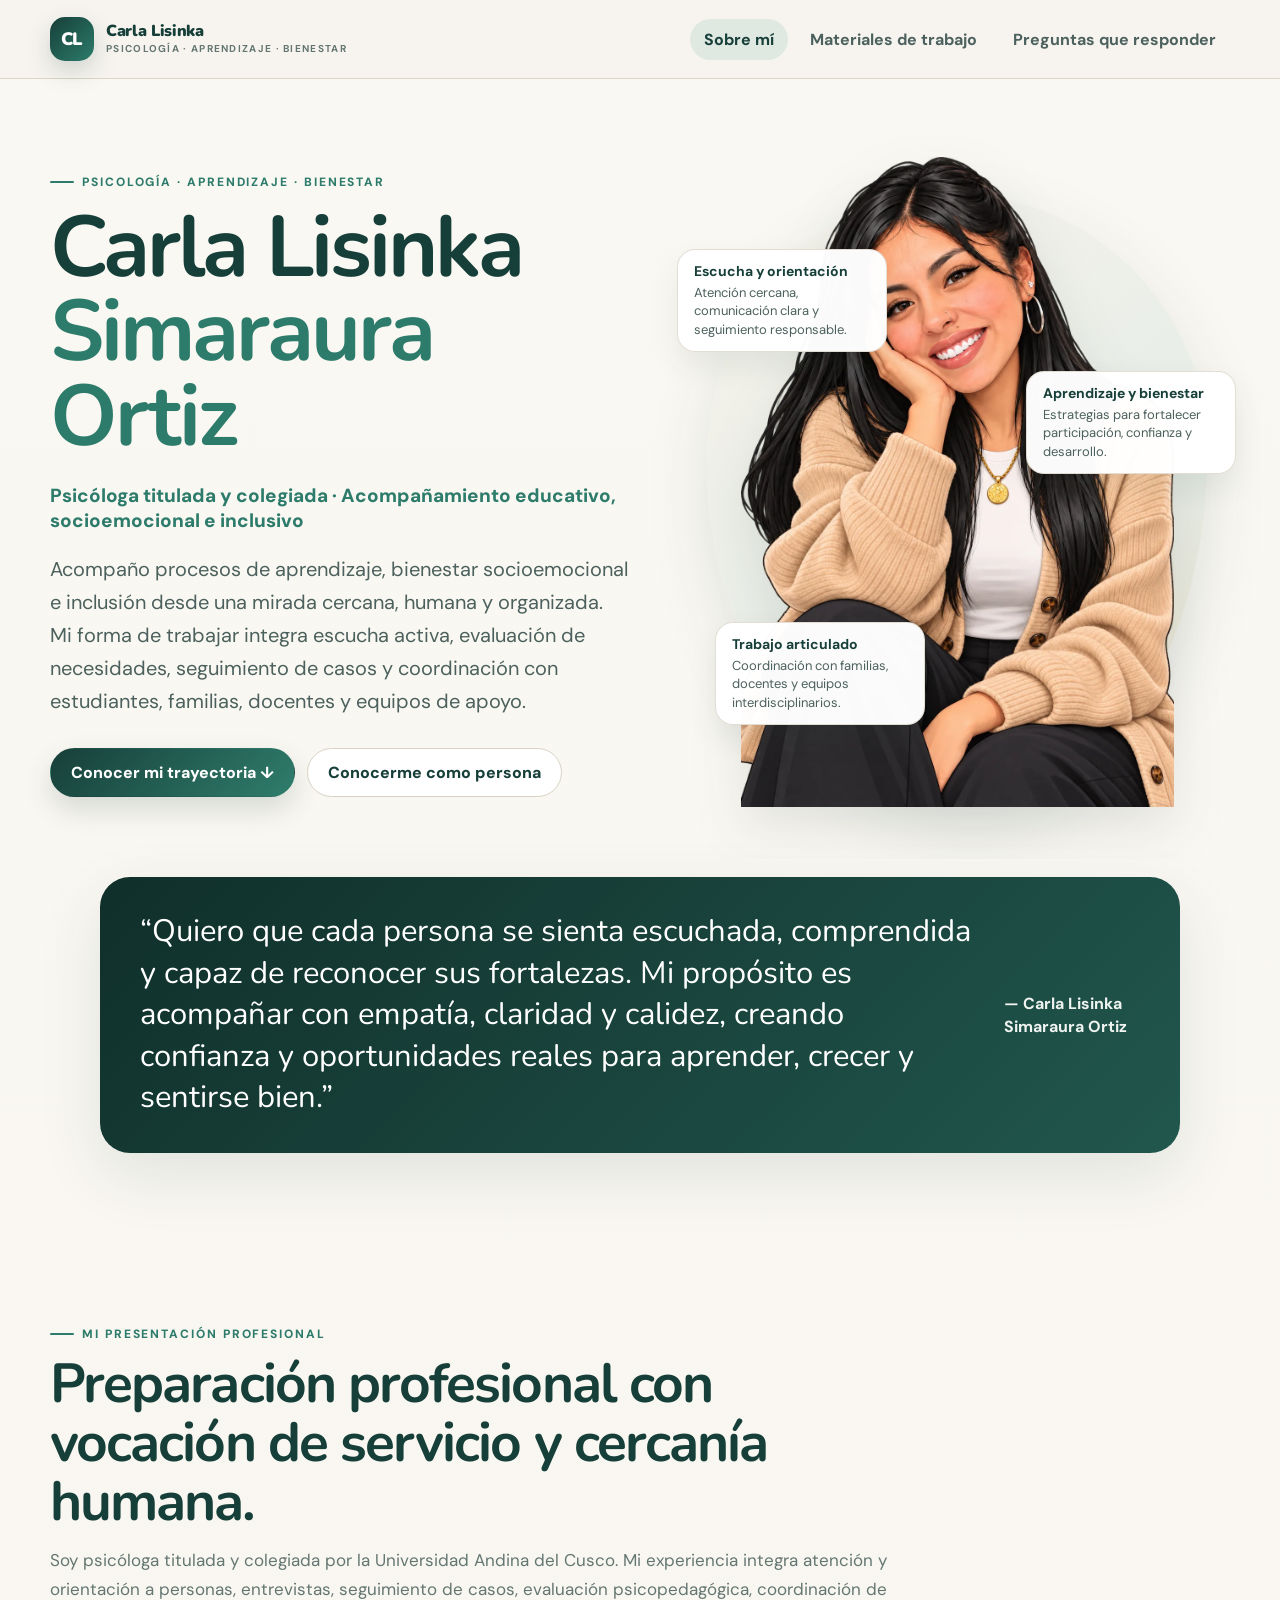
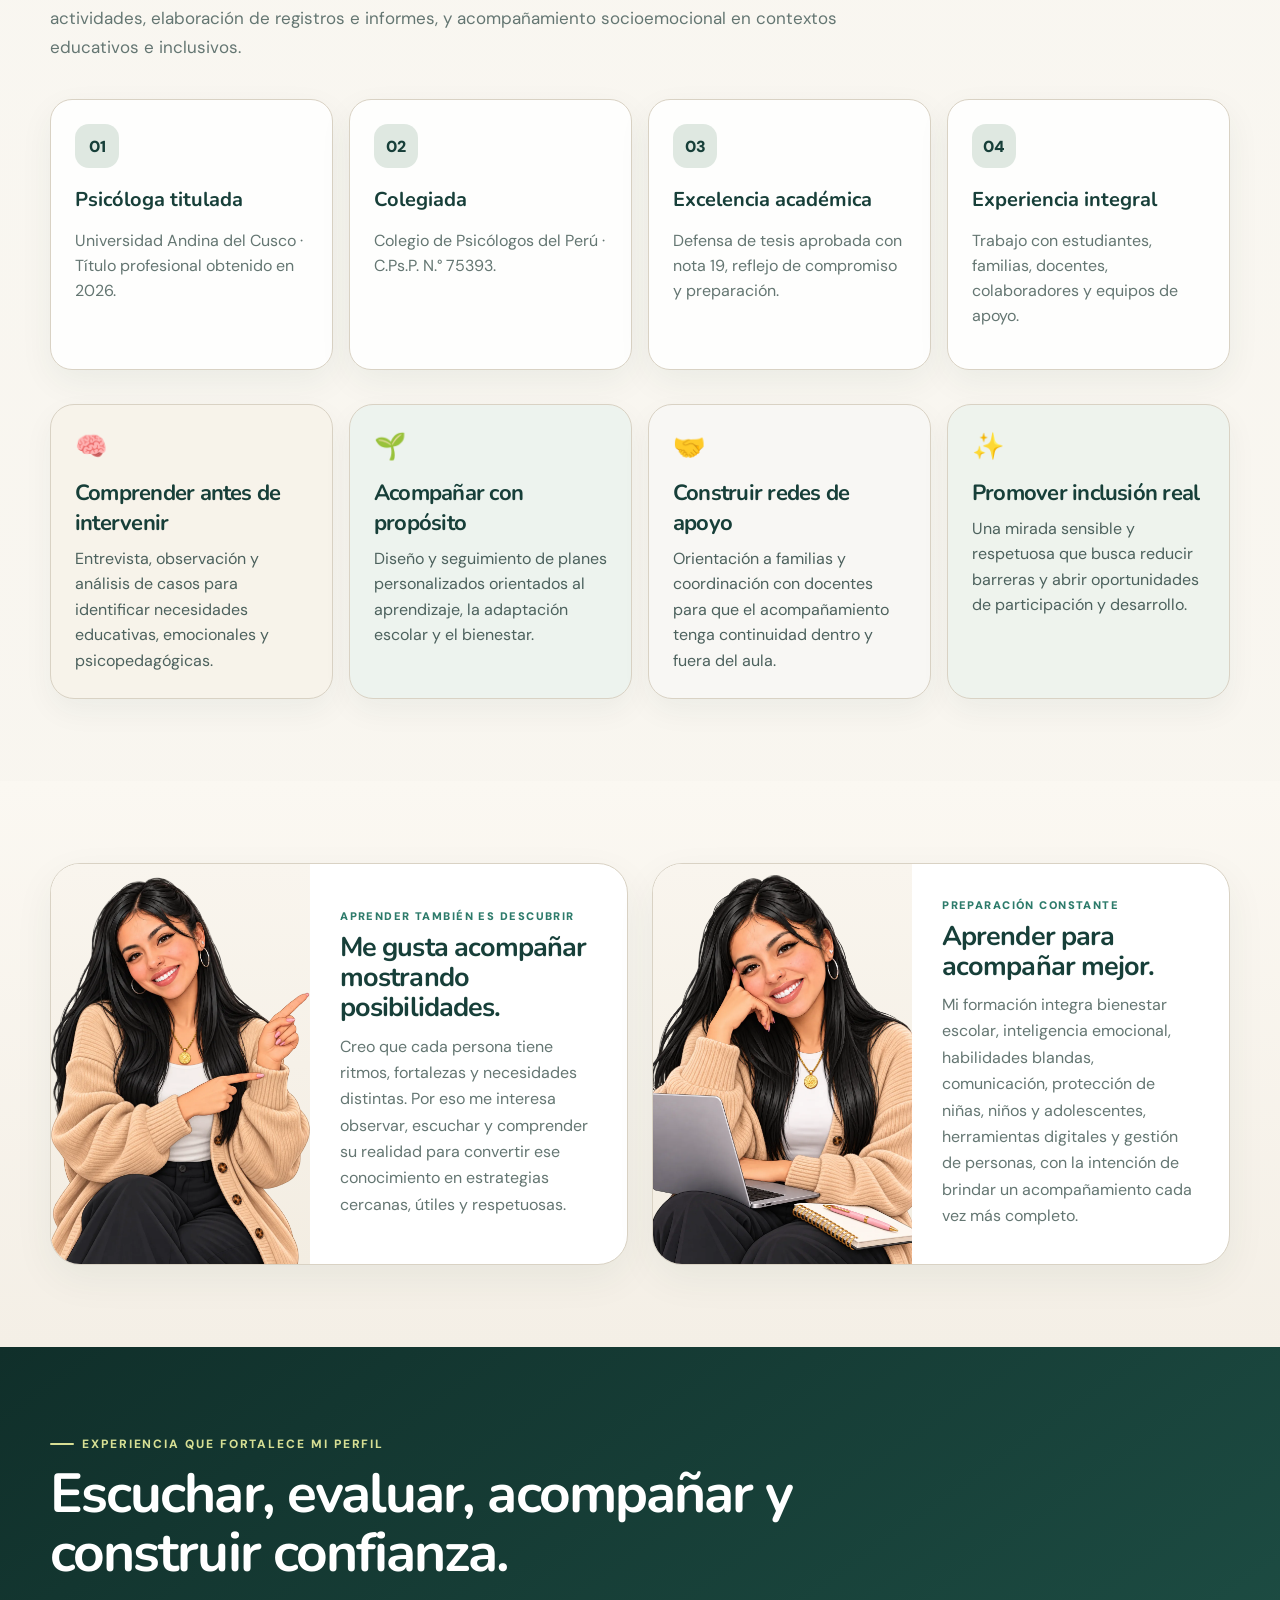
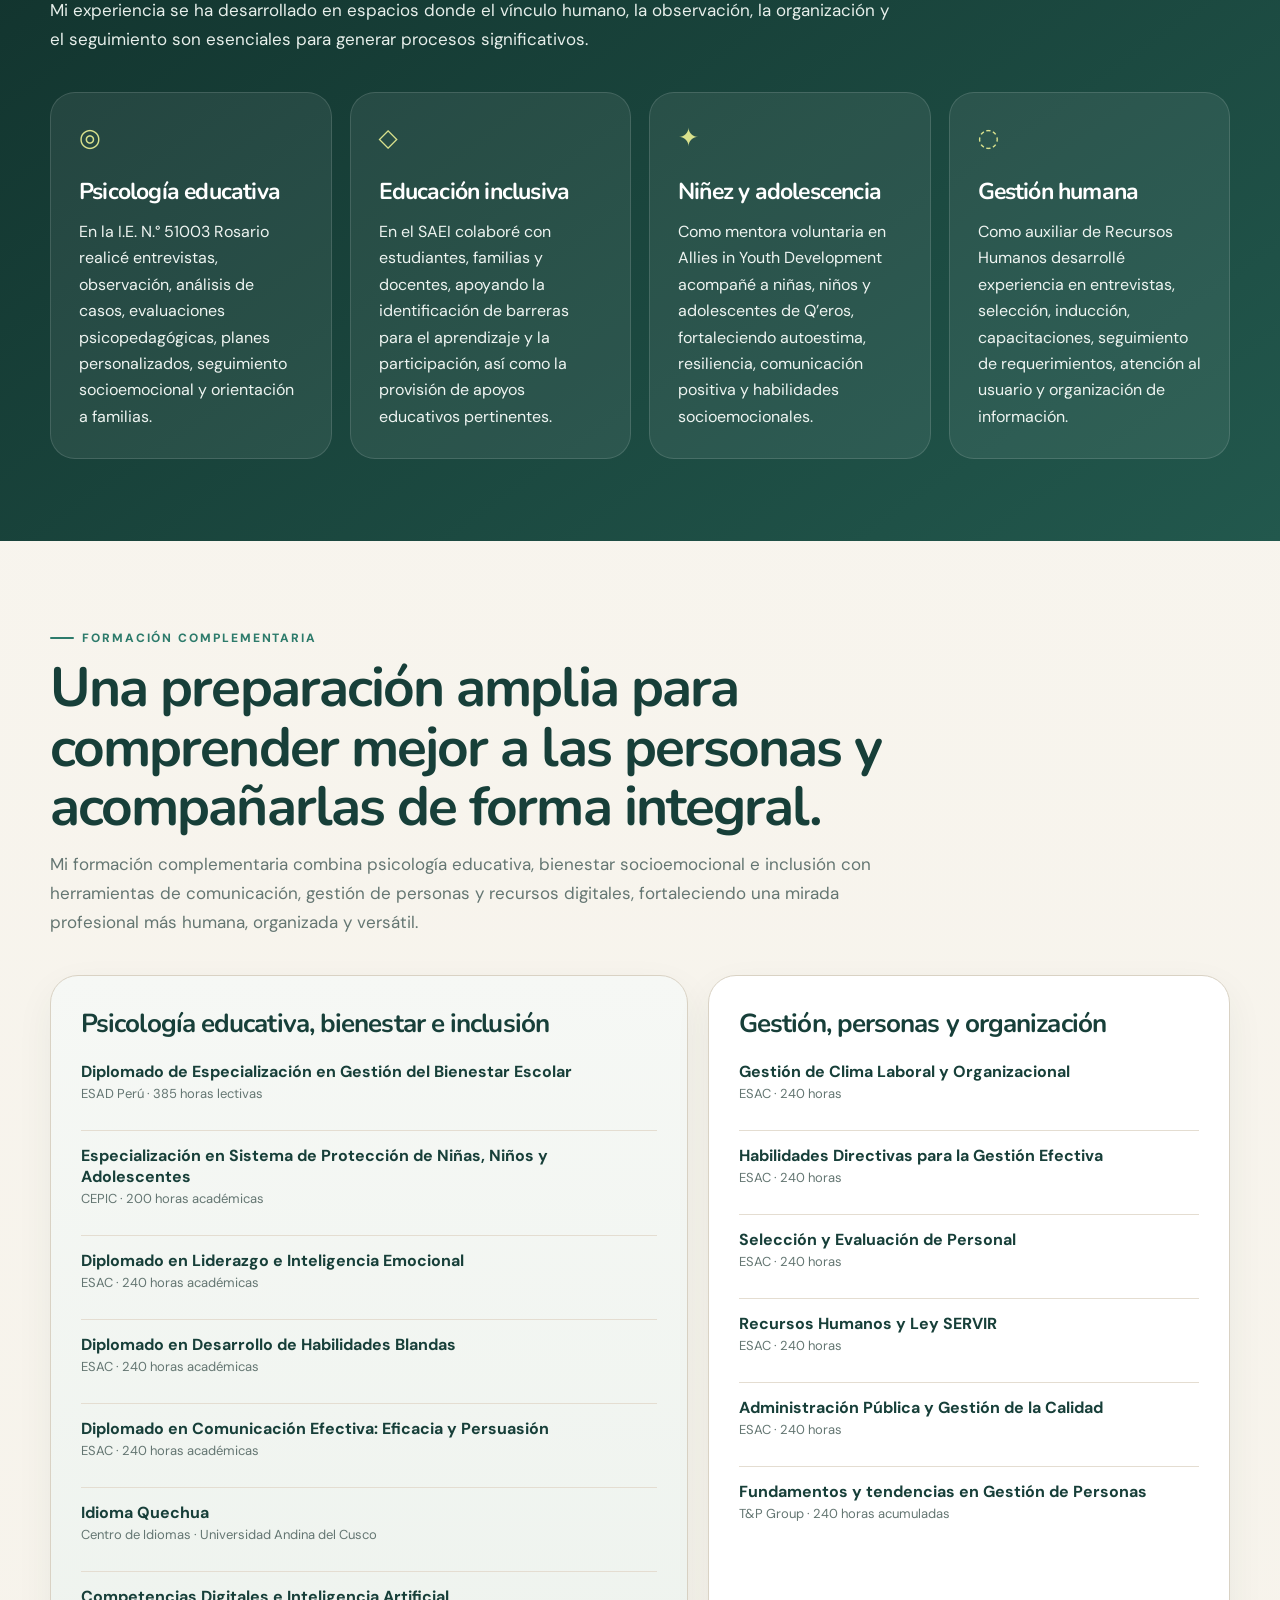
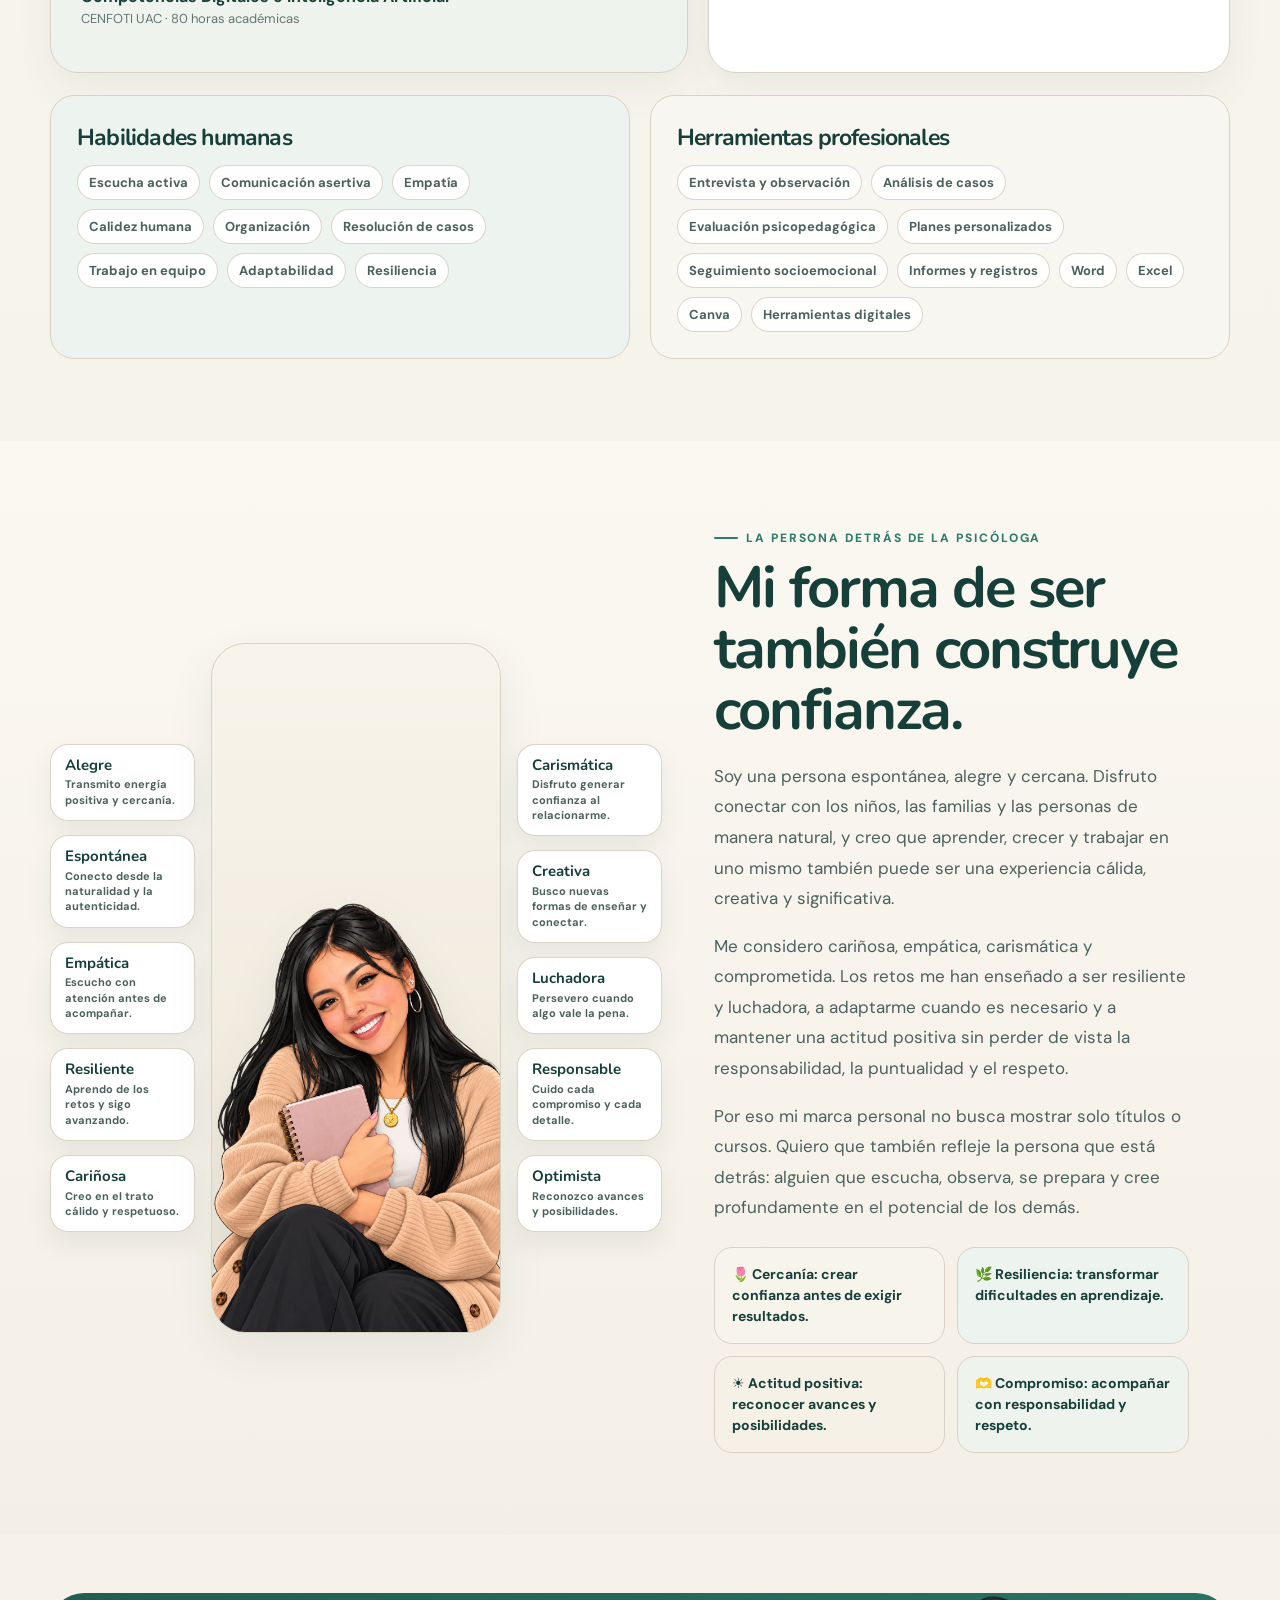
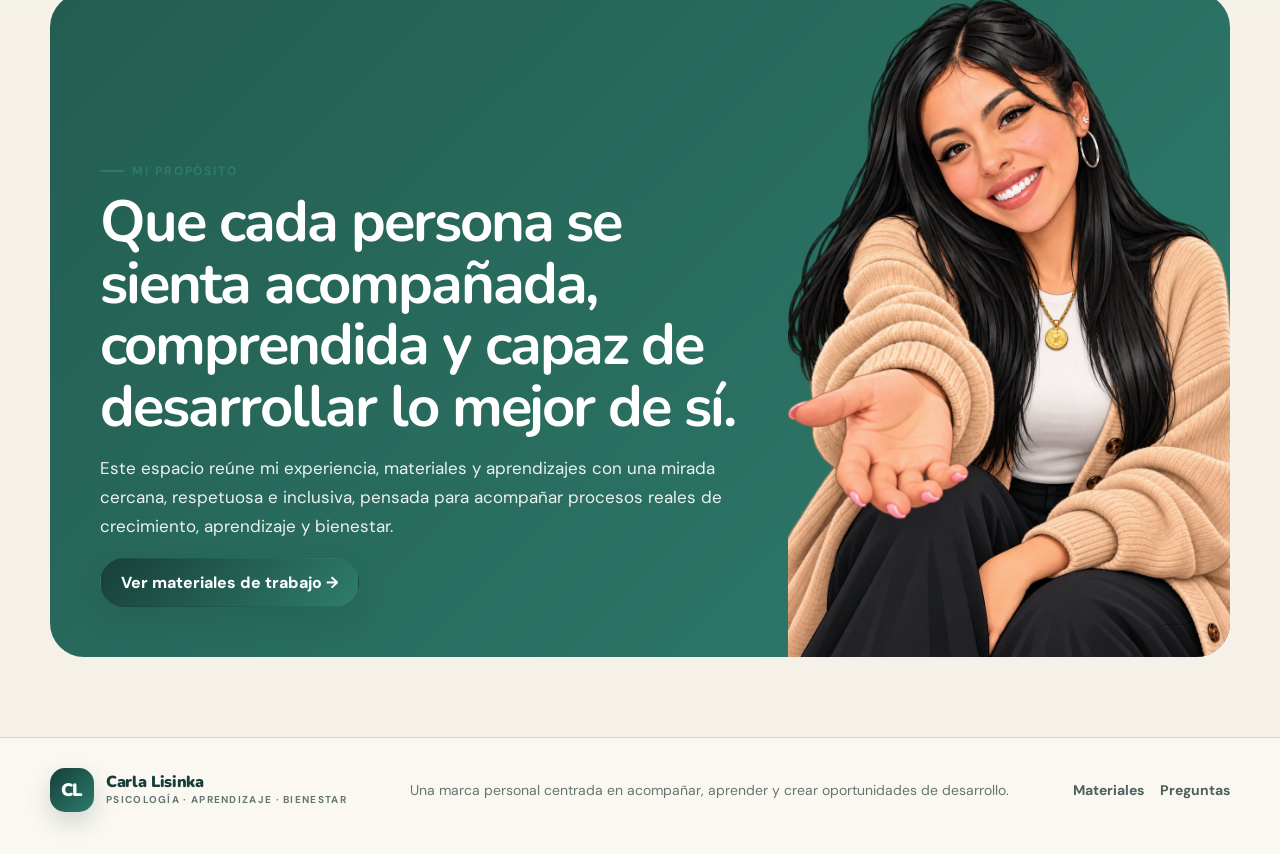
==== commit 44e1c5ca: "Add files via upload" ====
--- a/index.html
+++ b/index.html
@@ -23,53 +23,53 @@
   <div>
     <span class="kicker">Psicología · aprendizaje · bienestar</span>
     <h1>Carla Lisinka<br><span>Simaraura Ortiz</span></h1>
-    <p class="hero-role">Psicóloga titulada y colegiada · Psicología educativa, bienestar socioemocional e inclusión</p>
-    <p class="hero-lead">Acompaño a personas, familias y comunidades educativas desde la escucha activa, la evaluación de necesidades y el diseño de estrategias que favorezcan el aprendizaje, la participación y el desarrollo socioemocional.</p>
+    <p class="hero-role">Psicóloga titulada y colegiada · Acompañamiento educativo, socioemocional e inclusivo</p>
+    <p class="hero-lead">Acompaño procesos de aprendizaje, bienestar socioemocional e inclusión desde una mirada cercana, humana y organizada. Mi forma de trabajar integra escucha activa, evaluación de necesidades, seguimiento de casos y coordinación con estudiantes, familias, docentes y equipos de apoyo.</p>
     <div class="hero-actions"><a class="btn btn-primary" href="#trayectoria">Conocer mi trayectoria ↓</a><a class="btn btn-secondary" href="#personal">Conocerme como persona</a></div>
   </div>
   <div class="hero-visual">
     <img src="assets/carla/carla-hero.webp" alt="Carla Lisinka Simaraura Ortiz">
-    <div class="float-card fc1"><strong>Psicología educativa</strong>Evaluación, acompañamiento y aprendizaje</div>
-    <div class="float-card fc2"><strong>Bienestar socioemocional</strong>Escucha, confianza y habilidades humanas</div>
-    <div class="float-card fc3"><strong>Inclusión</strong>Familias, docentes y apoyos personalizados</div>
+    <div class="float-card fc1"><strong>Escucha y orientación</strong>Atención cercana, comunicación clara y seguimiento responsable.</div>
+    <div class="float-card fc2"><strong>Aprendizaje y bienestar</strong>Estrategias para fortalecer participación, confianza y desarrollo.</div>
+    <div class="float-card fc3"><strong>Trabajo articulado</strong>Coordinación con familias, docentes y equipos interdisciplinarios.</div>
   </div>
 </div></section>
 
-<div class="purpose-strip"><p>“Mi sueño es contribuir a construir un mundo con más oportunidades para las personas a través del crecimiento y el desarrollo personal.”</p><span>— Carla Lisinka</span></div>
+<div class="purpose-strip"><p>“Quiero que cada persona se sienta escuchada, comprendida y capaz de reconocer sus fortalezas. Mi propósito es acompañar con empatía, claridad y calidez, creando confianza y oportunidades reales para aprender, crecer y sentirse bien.”</p><span>— Carla Lisinka Simaraura Ortiz</span></div>
 
 <section class="section" id="trayectoria"><div class="container">
-  <div class="section-head"><span class="kicker">Mi presentación profesional</span><h2>Una formación sólida con una forma cercana de acompañar.</h2><p>Soy psicóloga titulada y colegiada por la Universidad Andina del Cusco. Mi experiencia reúne atención y orientación a personas, entrevistas, seguimiento de casos, evaluación psicopedagógica, acompañamiento socioemocional, coordinación con familias y docentes, trabajo en inclusión y gestión de personas.</p></div>
+  <div class="section-head"><span class="kicker">Mi presentación profesional</span><h2>Preparación profesional con vocación de servicio y cercanía humana.</h2><p>Soy psicóloga titulada y colegiada por la Universidad Andina del Cusco. Mi experiencia integra atención y orientación a personas, entrevistas, seguimiento de casos, evaluación psicopedagógica, coordinación de actividades, elaboración de registros e informes, y acompañamiento socioemocional en contextos educativos e inclusivos.</p></div>
   <div class="credential-grid">
-    <article class="credential"><span class="num">01</span><strong>Psicóloga titulada</strong><p>Universidad Andina del Cusco · Título profesional 2026.</p></article>
+    <article class="credential"><span class="num">01</span><strong>Psicóloga titulada</strong><p>Universidad Andina del Cusco · Título profesional obtenido en 2026.</p></article>
     <article class="credential"><span class="num">02</span><strong>Colegiada</strong><p>Colegio de Psicólogos del Perú · C.Ps.P. N.° 75393.</p></article>
-    <article class="credential"><span class="num">03</span><strong>Excelencia académica</strong><p>Defensa de tesis aprobada con nota 19.</p></article>
-    <article class="credential"><span class="num">04</span><strong>Trabajo interdisciplinario</strong><p>Experiencia coordinando con estudiantes, familias, docentes, profesionales y equipos.</p></article>
+    <article class="credential"><span class="num">03</span><strong>Excelencia académica</strong><p>Defensa de tesis aprobada con nota 19, reflejo de compromiso y preparación.</p></article>
+    <article class="credential"><span class="num">04</span><strong>Experiencia integral</strong><p>Trabajo con estudiantes, familias, docentes, colaboradores y equipos de apoyo.</p></article>
   </div>
   <div class="focus-grid">
-    <article class="focus-card"><div class="focus-icon">🧠</div><h3>Evaluar para comprender</h3><p>Entrevista, observación, análisis de casos e identificación de necesidades educativas y socioemocionales.</p></article>
-    <article class="focus-card"><div class="focus-icon">🌱</div><h3>Acompañar para crecer</h3><p>Planes personalizados y seguimiento orientados al bienestar, la adaptación, la participación y el aprendizaje.</p></article>
-    <article class="focus-card"><div class="focus-icon">🤝</div><h3>Construir con la familia</h3><p>Orientación a padres y coordinación con docentes para dar continuidad a los apoyos dentro y fuera del aula.</p></article>
-    <article class="focus-card"><div class="focus-icon">✨</div><h3>Crear oportunidades</h3><p>Una mirada humana e inclusiva que busca reducir barreras y fortalecer las capacidades de cada persona.</p></article>
+    <article class="focus-card"><div class="focus-icon">🧠</div><h3>Comprender antes de intervenir</h3><p>Entrevista, observación y análisis de casos para identificar necesidades educativas, emocionales y psicopedagógicas.</p></article>
+    <article class="focus-card"><div class="focus-icon">🌱</div><h3>Acompañar con propósito</h3><p>Diseño y seguimiento de planes personalizados orientados al aprendizaje, la adaptación escolar y el bienestar.</p></article>
+    <article class="focus-card"><div class="focus-icon">🤝</div><h3>Construir redes de apoyo</h3><p>Orientación a familias y coordinación con docentes para que el acompañamiento tenga continuidad dentro y fuera del aula.</p></article>
+    <article class="focus-card"><div class="focus-icon">✨</div><h3>Promover inclusión real</h3><p>Una mirada sensible y respetuosa que busca reducir barreras y abrir oportunidades de participación y desarrollo.</p></article>
   </div>
 </div></section>
 
 <section class="section soft"><div class="container story-grid">
-  <article class="story-card"><img src="assets/carla/carla-senalando.webp" alt="Carla señalando"><div class="story-copy"><span class="mini-label">APRENDER TAMBIÉN ES DESCUBRIR</span><h3>Me gusta acompañar mostrando posibilidades.</h3><p>Cada persona aprende y se desarrolla de manera distinta. Por eso me interesa observar, escuchar y comprender antes de proponer una estrategia, buscando que el acompañamiento tenga sentido para su realidad.</p></div></article>
-  <article class="story-card"><img src="assets/carla/carla-laptop.webp" alt="Carla en un espacio de trabajo y aprendizaje"><div class="story-copy"><span class="mini-label">PREPARACIÓN CONSTANTE</span><h3>Aprender para acompañar mejor.</h3><p>Mi formación integra bienestar escolar, inteligencia emocional, habilidades blandas, comunicación, protección de niñas, niños y adolescentes, herramientas digitales y gestión de personas.</p></div></article>
+  <article class="story-card"><img src="assets/carla/carla-senalando.webp" alt="Carla señalando"><div class="story-copy"><span class="mini-label">APRENDER TAMBIÉN ES DESCUBRIR</span><h3>Me gusta acompañar mostrando posibilidades.</h3><p>Creo que cada persona tiene ritmos, fortalezas y necesidades distintas. Por eso me interesa observar, escuchar y comprender su realidad para convertir ese conocimiento en estrategias cercanas, útiles y respetuosas.</p></div></article>
+  <article class="story-card"><img src="assets/carla/carla-laptop.webp" alt="Carla en un espacio de trabajo y aprendizaje"><div class="story-copy"><span class="mini-label">PREPARACIÓN CONSTANTE</span><h3>Aprender para acompañar mejor.</h3><p>Mi formación integra bienestar escolar, inteligencia emocional, habilidades blandas, comunicación, protección de niñas, niños y adolescentes, herramientas digitales y gestión de personas, con la intención de brindar un acompañamiento cada vez más completo.</p></div></article>
 </div></section>
 
 <section class="section dark"><div class="container">
-  <div class="section-head"><span class="kicker">Experiencia que fortalece mi perfil</span><h2>Escuchar, evaluar, acompañar y coordinar.</h2><p>Mi experiencia me ha permitido trabajar desde distintos espacios, manteniendo como eje el vínculo, la organización y el seguimiento de las necesidades de las personas.</p></div>
+  <div class="section-head"><span class="kicker">Experiencia que fortalece mi perfil</span><h2>Escuchar, evaluar, acompañar y construir confianza.</h2><p>Mi experiencia se ha desarrollado en espacios donde el vínculo humano, la observación, la organización y el seguimiento son esenciales para generar procesos significativos.</p></div>
   <div class="experience-grid">
     <article class="experience-card"><div class="icon">◎</div><h3>Psicología educativa</h3><p>En la I.E. N.° 51003 Rosario realicé entrevistas, observación, análisis de casos, evaluaciones psicopedagógicas, planes personalizados, seguimiento socioemocional y orientación a familias.</p></article>
-    <article class="experience-card"><div class="icon">◇</div><h3>Educación inclusiva</h3><p>En el SAEI colaboré con estudiantes, familias y docentes, apoyando la identificación de barreras para el aprendizaje y la participación y la provisión de apoyos educativos.</p></article>
+    <article class="experience-card"><div class="icon">◇</div><h3>Educación inclusiva</h3><p>En el SAEI colaboré con estudiantes, familias y docentes, apoyando la identificación de barreras para el aprendizaje y la participación, así como la provisión de apoyos educativos pertinentes.</p></article>
     <article class="experience-card"><div class="icon">✦</div><h3>Niñez y adolescencia</h3><p>Como mentora voluntaria en Allies in Youth Development acompañé a niñas, niños y adolescentes de Q’eros, fortaleciendo autoestima, resiliencia, comunicación positiva y habilidades socioemocionales.</p></article>
-    <article class="experience-card"><div class="icon">◌</div><h3>Gestión humana</h3><p>Como auxiliar de Recursos Humanos desarrollé experiencia en entrevistas, selección, inducción, capacitaciones, seguimiento de requerimientos, atención y organización de información.</p></article>
+    <article class="experience-card"><div class="icon">◌</div><h3>Gestión humana</h3><p>Como auxiliar de Recursos Humanos desarrollé experiencia en entrevistas, selección, inducción, capacitaciones, seguimiento de requerimientos, atención al usuario y organización de información.</p></article>
   </div>
 </div></section>
 
 <section class="section"><div class="container">
-  <div class="section-head"><span class="kicker">Formación complementaria</span><h2>Prepararme en diferentes áreas me ayuda a mirar a la persona de forma integral.</h2><p>Mi formación complementaria combina psicología educativa, bienestar socioemocional e inclusión con herramientas de comunicación, gestión de personas y recursos digitales.</p></div>
+  <div class="section-head"><span class="kicker">Formación complementaria</span><h2>Una preparación amplia para comprender mejor a las personas y acompañarlas de forma integral.</h2><p>Mi formación complementaria combina psicología educativa, bienestar socioemocional e inclusión con herramientas de comunicación, gestión de personas y recursos digitales, fortaleciendo una mirada profesional más humana, organizada y versátil.</p></div>
   <div class="training-grid">
     <article class="training-panel featured"><h3>Psicología educativa, bienestar e inclusión</h3><ul>
       <li><strong>Diplomado de Especialización en Gestión del Bienestar Escolar</strong><span>ESAD Perú · 385 horas lectivas</span></li>
@@ -86,7 +86,7 @@
       <li><strong>Selección y Evaluación de Personal</strong><span>ESAC · 240 horas</span></li>
       <li><strong>Recursos Humanos y Ley SERVIR</strong><span>ESAC · 240 horas</span></li>
       <li><strong>Administración Pública y Gestión de la Calidad</strong><span>ESAC · 240 horas</span></li>
-      <li><strong>Fundamentos y tendencias en Gestión de Personas</strong><span>T&amp;P Group · 240 horas acumuladas</span></li>
+      <li><strong>Fundamentos y tendencias en Gestión de Personas</strong><span>T&P Group · 240 horas acumuladas</span></li>
     </ul></article>
   </div>
   <div class="skills-strip">
@@ -96,28 +96,30 @@
 </div></section>
 
 <section class="section soft" id="personal"><div class="container personal-grid">
-  <div class="personal-photo">
-    <img src="assets/carla/carla-cuaderno.webp" alt="Carla sosteniendo un cuaderno">
-    <div class="sticky-cloud" aria-label="Rasgos personales de Carla">
-      <span class="sticky-note rose"><strong>Alegre</strong>Me gusta transmitir energía positiva y cercanía.</span>
-      <span class="sticky-note cream"><strong>Espontánea</strong>Conecto desde la naturalidad y la autenticidad.</span>
-      <span class="sticky-note sage"><strong>Empática</strong>Primero escucho; después busco cómo acompañar.</span>
-      <span class="sticky-note sky"><strong>Creativa</strong>Busco distintas formas de explicar, enseñar y conectar.</span>
-      <span class="sticky-note peach"><strong>Resiliente</strong>Aprendo de los retos y sigo avanzando con propósito.</span>
-      <span class="sticky-note mint"><strong>Luchadora</strong>Cuando algo importa, persisto y doy lo mejor de mí.</span>
-      <span class="sticky-note cream"><strong>Cariñosa</strong>Creo en acompañar con calidez, respeto y cuidado.</span>
-      <span class="sticky-note rose"><strong>Carismática</strong>Disfruto crear vínculos de confianza con las personas.</span>
-      <span class="sticky-note sky"><strong>Responsable</strong>Cuido los compromisos y detalles de lo que asumo.</span>
-      <span class="sticky-note sage"><strong>Optimista</strong>Creo en las posibilidades de crecimiento de cada persona.</span>
-      <span class="sticky-note peach"><strong>Divertida</strong>Creo que aprender también puede disfrutarse y sentirse ligero.</span>
-      <span class="sticky-note mint"><strong>Cercana</strong>Me gusta que las personas sientan confianza para expresarse.</span>
+  <div class="personal-photo-shell" aria-label="Rasgos personales de Carla">
+    <div class="sticky-column left">
+      <span class="sticky-note"><strong>Alegre</strong>Transmito energía positiva y cercanía.</span>
+      <span class="sticky-note"><strong>Espontánea</strong>Conecto desde la naturalidad y la autenticidad.</span>
+      <span class="sticky-note"><strong>Empática</strong>Escucho con atención antes de acompañar.</span>
+      <span class="sticky-note"><strong>Resiliente</strong>Aprendo de los retos y sigo avanzando.</span>
+      <span class="sticky-note"><strong>Cariñosa</strong>Creo en el trato cálido y respetuoso.</span>
+    </div>
+    <div class="personal-photo">
+      <img src="assets/carla/carla-cuaderno.webp" alt="Carla sosteniendo un cuaderno">
+    </div>
+    <div class="sticky-column right">
+      <span class="sticky-note"><strong>Carismática</strong>Disfruto generar confianza al relacionarme.</span>
+      <span class="sticky-note"><strong>Creativa</strong>Busco nuevas formas de enseñar y conectar.</span>
+      <span class="sticky-note"><strong>Luchadora</strong>Persevero cuando algo vale la pena.</span>
+      <span class="sticky-note"><strong>Responsable</strong>Cuido cada compromiso y cada detalle.</span>
+      <span class="sticky-note"><strong>Optimista</strong>Reconozco avances y posibilidades.</span>
     </div>
   </div>
   <div class="personal-copy">
     <span class="kicker">La persona detrás de la psicóloga</span>
-    <h2>Mi forma de ser también es parte de cómo acompaño.</h2>
-    <p>Soy espontánea, alegre y cercana. Disfruto conectar con las personas de manera natural y creo que aprender, crecer y trabajar en uno mismo también puede ser una experiencia cálida, creativa y significativa.</p>
-    <p>Me considero cariñosa, empática, carismática y comprometida. Los retos me han enseñado a ser resiliente y luchadora, a adaptarme cuando es necesario y a mantener una actitud positiva sin perder de vista la responsabilidad y el esfuerzo.</p>
+    <h2>Mi forma de ser también construye confianza.</h2>
+    <p>Soy una persona espontánea, alegre y cercana. Disfruto conectar con los niños, las familias y las personas de manera natural, y creo que aprender, crecer y trabajar en uno mismo también puede ser una experiencia cálida, creativa y significativa.</p>
+    <p>Me considero cariñosa, empática, carismática y comprometida. Los retos me han enseñado a ser resiliente y luchadora, a adaptarme cuando es necesario y a mantener una actitud positiva sin perder de vista la responsabilidad, la puntualidad y el respeto.</p>
     <p>Por eso mi marca personal no busca mostrar solo títulos o cursos. Quiero que también refleje la persona que está detrás: alguien que escucha, observa, se prepara y cree profundamente en el potencial de los demás.</p>
     <div class="personal-highlights">
       <div class="personal-highlight">🌷 <strong>Cercanía:</strong> crear confianza antes de exigir resultados.</div>
@@ -128,7 +130,7 @@
   </div>
 </div></section>
 
-<section class="final-cta"><div class="container final-box"><div class="final-copy"><span class="kicker">Mi propósito</span><h2>Que cada persona encuentre herramientas para conocerse, aprender y crecer.</h2><p>Este espacio reúne mi experiencia, materiales y aprendizajes con una mirada cercana, respetuosa e inclusiva, pensada para acompañar procesos reales de desarrollo.</p><a class="btn btn-primary" href="materiales.html">Ver materiales de trabajo →</a></div><img src="assets/carla/carla-bienvenida.webp" alt="Carla dando la bienvenida"></div></section>
+<section class="final-cta"><div class="container final-box"><div class="final-copy"><span class="kicker">Mi propósito</span><h2>Que cada persona se sienta acompañada, comprendida y capaz de desarrollar lo mejor de sí.</h2><p>Este espacio reúne mi experiencia, materiales y aprendizajes con una mirada cercana, respetuosa e inclusiva, pensada para acompañar procesos reales de crecimiento, aprendizaje y bienestar.</p><a class="btn btn-primary" href="materiales.html">Ver materiales de trabajo →</a></div><img src="assets/carla/carla-bienvenida.webp" alt="Carla dando la bienvenida"></div></section>
 </main>
 
 <footer><div class="container footer-wrap"><a class="brand" href="index.html"><span class="brand-mark">CL</span><span class="brand-copy">Carla Lisinka<small>Psicología · Aprendizaje · Bienestar</small></span></a><p>Una marca personal centrada en acompañar, aprender y crear oportunidades de desarrollo.</p><div class="footer-links"><a href="materiales.html">Materiales</a><a href="preguntas.html">Preguntas</a></div></div></footer>
--- a/styles.css
+++ b/styles.css
@@ -1,124 +1,173 @@
 @import url('https://fonts.googleapis.com/css2?family=DM+Sans:wght@400;500;600;700&family=Nunito:wght@700;800;900&display=swap');
 
 :root{
-  --ink:#25313a;
-  --ink-soft:#44515a;
-  --muted:#6e7a83;
-  --rose:#e98da4;
-  --rose-deep:#ca667f;
-  --blush:#fdecef;
-  --peach:#f7cfb8;
-  --peach-soft:#fff1e8;
-  --cream:#fff8e8;
-  --sage:#dcebd8;
-  --sage-deep:#6f9273;
-  --mint:#e9f5ec;
-  --sky:#dfeef7;
-  --sky-deep:#5f879b;
-  --sand:#f3eadc;
+  --forest:#173f39;
+  --forest-soft:#2d7b6b;
+  --forest-deep:#102f2a;
+  --ink:#173f39;
+  --ink-soft:#4c615d;
+  --muted:#647672;
+  --cream:#f5f0e7;
+  --cream-2:#efe7d8;
+  --sand:#e7decd;
+  --sage:#dfe8e1;
+  --sage-2:#edf3ee;
+  --mist:#f7f9f7;
   --white:#ffffff;
-  --line:#eadfd7;
-  --shadow:0 22px 65px rgba(81,68,62,.12);
-  --radius:28px;
+  --line:#d9d2c4;
+  --accent:#d8d08f;
+  --shadow:0 22px 65px rgba(23,63,57,.10);
+  --radius:30px;
 }
 *{box-sizing:border-box}
 html{scroll-behavior:smooth}
-body{margin:0;font-family:'DM Sans',system-ui,sans-serif;background:linear-gradient(180deg,#fff 0%,#fffaf6 100%);color:var(--ink)}
+body{margin:0;font-family:'DM Sans',system-ui,sans-serif;background:linear-gradient(180deg,#faf8f3 0%,#f5f1e8 100%);color:var(--ink)}
 a{color:inherit;text-decoration:none}
 img{max-width:100%;display:block}
 button{font:inherit}
 .container{width:min(1180px,calc(100% - 40px));margin-inline:auto}
 
-.site-header{position:sticky;top:0;z-index:80;background:rgba(255,252,249,.94);backdrop-filter:blur(16px);border-bottom:1px solid rgba(234,223,215,.9)}
+.site-header{position:sticky;top:0;z-index:80;background:rgba(247,244,238,.94);backdrop-filter:blur(16px);border-bottom:1px solid rgba(217,210,196,.9)}
 .nav-wrap{height:78px;display:flex;align-items:center;justify-content:space-between;gap:28px}
 .brand{display:flex;align-items:center;gap:12px;font-family:'Nunito',sans-serif;font-weight:900;letter-spacing:-.02em}
-.brand-mark{display:grid;place-items:center;width:44px;height:44px;border-radius:15px;background:linear-gradient(135deg,var(--rose),#efad8e);color:#fff;font-size:18px;box-shadow:0 10px 28px rgba(202,102,127,.18)}
+.brand-mark{display:grid;place-items:center;width:44px;height:44px;border-radius:15px;background:linear-gradient(135deg,var(--forest),#2c7c6b);color:#fff;font-size:18px;box-shadow:0 10px 24px rgba(23,63,57,.18)}
 .brand-copy{display:flex;flex-direction:column;line-height:1.05}
 .brand-copy small{font-family:'DM Sans';font-size:10px;letter-spacing:.13em;text-transform:uppercase;color:var(--muted);font-weight:700;margin-top:4px}
 .desktop-nav{display:flex;align-items:center;gap:8px}
-.desktop-nav a{padding:10px 14px;border-radius:999px;font-weight:700;color:#4f5b63;transition:.2s ease}
-.desktop-nav a:hover,.desktop-nav a.active{background:var(--blush);color:#9e5367}
-.menu-btn{display:none;border:0;background:var(--blush);width:44px;height:44px;border-radius:14px;color:#9b586a;font-size:22px;cursor:pointer}
+.desktop-nav a{padding:10px 14px;border-radius:999px;font-weight:700;color:var(--ink-soft);transition:.2s ease}
+.desktop-nav a:hover,.desktop-nav a.active{background:var(--sage);color:var(--forest)}
+.menu-btn{display:none;border:0;background:var(--sage);width:44px;height:44px;border-radius:14px;color:var(--forest);font-size:22px;cursor:pointer}
 
-.hero{padding:78px 0 46px;overflow:hidden}
+.hero{padding:78px 0 52px;overflow:hidden}
 .hero-grid{display:grid;grid-template-columns:1.03fr .97fr;gap:56px;align-items:center}
-.kicker{display:inline-flex;align-items:center;gap:8px;font-size:12px;font-weight:800;letter-spacing:.16em;text-transform:uppercase;color:#a45d6f}
-.kicker:before{content:'';width:24px;height:2px;background:var(--rose);border-radius:999px}
+.kicker{display:inline-flex;align-items:center;gap:8px;font-size:12px;font-weight:800;letter-spacing:.16em;text-transform:uppercase;color:var(--forest-soft)}
+.kicker:before{content:'';width:24px;height:2px;background:var(--forest-soft);border-radius:999px}
 h1,h2,h3{font-family:'Nunito',sans-serif;margin:0;letter-spacing:-.035em}
-h1{font-size:clamp(48px,7vw,86px);line-height:.98;margin-top:16px}
-h1 span{color:var(--rose-deep)}
-.hero-role{font-size:19px;font-weight:800;color:#6f7f65;margin:24px 0 12px}
-.hero-lead{font-size:20px;line-height:1.65;color:#56636b;max-width:680px}
+h1{font-size:clamp(48px,7vw,86px);line-height:.98;margin-top:16px;color:var(--forest)}
+h1 span{color:var(--forest-soft)}
+.hero-role{font-size:19px;font-weight:800;color:var(--forest-soft);margin:24px 0 12px}
+.hero-lead{font-size:20px;line-height:1.65;color:var(--ink-soft);max-width:690px}
 .hero-actions{display:flex;gap:12px;flex-wrap:wrap;margin-top:30px}
 .btn{display:inline-flex;align-items:center;justify-content:center;gap:8px;border-radius:999px;padding:13px 20px;font-weight:800;border:1px solid transparent;transition:.2s ease}
-.btn-primary{background:linear-gradient(135deg,var(--rose),#e49d7d);color:#fff;box-shadow:0 12px 28px rgba(202,102,127,.2)}
-.btn-secondary{background:#fff;border-color:var(--line);color:#5f5b57}
+.btn-primary{background:linear-gradient(135deg,var(--forest),#2f7d6c);color:#fff;box-shadow:0 12px 28px rgba(23,63,57,.16)}
+.btn-secondary{background:#fff;border-color:var(--line);color:var(--forest)}
 .btn:hover{transform:translateY(-2px)}
 .hero-visual{position:relative;min-height:610px;display:grid;place-items:end center}
-.hero-visual:before{content:'';position:absolute;inset:35px 28px 0;border-radius:48% 52% 48% 52%/43% 42% 58% 57%;background:radial-gradient(circle at 30% 20%,#fff 0 10%,transparent 11%),linear-gradient(145deg,#fdecef,#e9f5ec 55%,#fff5df);box-shadow:var(--shadow)}
-.hero-visual img{position:relative;z-index:2;width:min(560px,100%);max-height:650px;object-fit:contain;object-position:bottom;filter:drop-shadow(0 20px 25px rgba(65,49,42,.12))}
-.float-card{position:absolute;z-index:4;background:rgba(255,255,255,.96);border:1px solid rgba(255,255,255,.8);box-shadow:0 14px 38px rgba(82,62,54,.12);padding:12px 16px;border-radius:18px;font-size:13px;line-height:1.35}
-.float-card strong{display:block;font-size:14px}
-.fc1{top:90px;left:4px}.fc2{right:-4px;top:210px}.fc3{left:28px;bottom:80px}
+.hero-visual:before{content:'';position:absolute;inset:36px 22px 0;border-radius:48% 52% 46% 54%/44% 42% 58% 56%;background:radial-gradient(circle at 30% 20%,#fff 0 9%,transparent 10%),linear-gradient(145deg,#f7f3ea,#e7ede8 60%,#e9dfc9);box-shadow:var(--shadow)}
+.hero-visual img{position:relative;z-index:2;width:min(560px,100%);max-height:650px;object-fit:contain;object-position:bottom;filter:drop-shadow(0 20px 25px rgba(16,47,42,.10))}
+.float-card{position:absolute;z-index:4;background:rgba(255,255,255,.98);border:1px solid rgba(217,210,196,.72);box-shadow:0 14px 30px rgba(23,63,57,.08);padding:12px 16px;border-radius:18px;font-size:13px;line-height:1.42;max-width:210px;color:var(--ink-soft)}
+.float-card strong{display:block;font-size:14px;color:var(--forest);margin-bottom:2px}
+.fc1{top:92px;left:-8px}.fc2{right:-6px;top:214px}.fc3{left:30px;bottom:82px}
 
-.purpose-strip{margin:18px auto 84px;width:min(1080px,calc(100% - 40px));padding:30px 38px;border-radius:28px;background:linear-gradient(135deg,#334047,#6d7e73);color:#fff;display:flex;justify-content:space-between;align-items:center;gap:24px;box-shadow:var(--shadow)}
-.purpose-strip p{font-family:'Nunito';font-size:clamp(22px,3vw,32px);line-height:1.25;margin:0;max-width:820px}.purpose-strip span{white-space:nowrap;color:#eef4ef;font-weight:700}
+.purpose-strip{margin:18px auto 84px;width:min(1080px,calc(100% - 40px));padding:34px 40px;border-radius:30px;background:linear-gradient(135deg,var(--forest-deep),#21574d);color:#fff;display:flex;justify-content:space-between;align-items:center;gap:24px;box-shadow:var(--shadow)}
+.purpose-strip p{font-family:'Nunito';font-size:clamp(22px,3vw,31px);line-height:1.34;margin:0;max-width:840px}.purpose-strip span{max-width:190px;color:#f0f4f1;font-weight:700;line-height:1.45}
 
 .section{padding:82px 0}
-.section.soft{background:linear-gradient(180deg,#fff9f4,#fff)}
-.section.dark{background:linear-gradient(145deg,#38464b,#6f8175);color:#fff}
-.section-head{max-width:820px;margin-bottom:38px}.section-head.center{text-align:center;margin-inline:auto}.section-head.center .kicker{justify-content:center}
-.section-head h2{font-size:clamp(34px,5vw,55px);line-height:1.08;margin:12px 0 14px}.section-head p{font-size:17px;line-height:1.7;color:var(--muted);margin:0}.dark .section-head p{color:#e8efeb}
+.section.soft{background:linear-gradient(180deg,#fbf8f2,#f4efe6)}
+.section.dark{background:linear-gradient(145deg,var(--forest-deep),#22584d);color:#fff}
+.section-head{max-width:850px;margin-bottom:38px}
+.section-head.center{text-align:center;margin-inline:auto}
+.section-head.center .kicker{justify-content:center}
+.section-head h2{font-size:clamp(34px,5vw,55px);line-height:1.08;margin:12px 0 14px;color:inherit}
+.section-head p{font-size:17px;line-height:1.7;color:var(--muted);margin:0}
+.dark .section-head p{color:#e7efeb}
+.dark .kicker{color:#d7df94}.dark .kicker:before{background:#d7df94}
+
 .credential-grid{display:grid;grid-template-columns:repeat(4,1fr);gap:16px}
-.credential{background:#fff;border:1px solid var(--line);border-radius:22px;padding:22px;min-height:170px;box-shadow:0 12px 34px rgba(84,69,62,.07)}
-.credential .num{display:grid;place-items:center;width:44px;height:44px;border-radius:14px;background:var(--blush);color:#a95369;font-weight:900;margin-bottom:18px}.credential strong{font-family:'Nunito';font-size:20px;display:block}.credential p{color:var(--muted);line-height:1.55}
+.credential{background:rgba(255,255,255,.88);border:1px solid var(--line);border-radius:22px;padding:24px;min-height:176px;box-shadow:0 12px 34px rgba(23,63,57,.06)}
+.credential .num{display:grid;place-items:center;width:44px;height:44px;border-radius:14px;background:var(--sage);color:var(--forest);font-weight:900;margin-bottom:18px}
+.credential strong{font-family:'Nunito';font-size:20px;display:block;color:var(--forest)}
+.credential p{color:var(--muted);line-height:1.55}
 
 .focus-grid{display:grid;grid-template-columns:repeat(4,1fr);gap:16px;margin-top:34px}
-.focus-card{border-radius:24px;padding:24px;border:1px solid var(--line);background:#fff;box-shadow:0 12px 30px rgba(82,67,60,.06)}
-.focus-card:nth-child(1){background:var(--blush)}.focus-card:nth-child(2){background:var(--mint)}.focus-card:nth-child(3){background:var(--sky)}.focus-card:nth-child(4){background:var(--cream)}
-.focus-card .focus-icon{font-size:26px;margin-bottom:15px}.focus-card h3{font-size:22px;margin-bottom:8px}.focus-card p{margin:0;color:#5e696f;line-height:1.6}
+.focus-card{border-radius:24px;padding:24px;border:1px solid var(--line);background:#fff;box-shadow:0 12px 30px rgba(23,63,57,.05)}
+.focus-card:nth-child(1){background:#f7f3ea}.focus-card:nth-child(2){background:var(--sage-2)}.focus-card:nth-child(3){background:#f8f7f4}.focus-card:nth-child(4){background:#eef3ed}
+.focus-card .focus-icon{font-size:26px;margin-bottom:15px}.focus-card h3{font-size:22px;margin-bottom:8px;color:var(--forest)}.focus-card p{margin:0;color:var(--ink-soft);line-height:1.6}
 
 .story-grid{display:grid;grid-template-columns:1fr 1fr;gap:24px}
-.story-card{background:#fff;border:1px solid var(--line);border-radius:30px;overflow:hidden;display:grid;grid-template-columns:.9fr 1.1fr;min-height:355px;box-shadow:0 14px 40px rgba(82,67,60,.08)}
-.story-card img{height:100%;width:100%;object-fit:contain;object-position:bottom;background:linear-gradient(180deg,#fff7f1,#fff)}
-.story-copy{padding:34px 30px;display:flex;flex-direction:column;justify-content:center}.mini-label{font-size:11px;font-weight:900;letter-spacing:.13em;color:#a75469}.story-copy h3{font-size:27px;line-height:1.12;margin:10px 0}.story-copy p{color:var(--muted);line-height:1.65;margin:0}
+.story-card{background:#fff;border:1px solid var(--line);border-radius:30px;overflow:hidden;display:grid;grid-template-columns:.9fr 1.1fr;min-height:355px;box-shadow:0 14px 40px rgba(23,63,57,.06)}
+.story-card img{height:100%;width:100%;object-fit:contain;object-position:bottom;background:linear-gradient(180deg,#f9f5ee,#f3ede2)}
+.story-copy{padding:34px 30px;display:flex;flex-direction:column;justify-content:center}.mini-label{font-size:11px;font-weight:900;letter-spacing:.13em;color:var(--forest-soft)}.story-copy h3{font-size:27px;line-height:1.12;margin:10px 0;color:var(--forest)}.story-copy p{color:var(--muted);line-height:1.65;margin:0}
 
-.experience-grid{display:grid;grid-template-columns:repeat(4,1fr);gap:18px}.experience-card{padding:28px;border-radius:25px;background:rgba(255,255,255,.09);border:1px solid rgba(255,255,255,.16)}.experience-card .icon{font-size:25px;margin-bottom:22px}.experience-card h3{font-size:23px;margin-bottom:12px}.experience-card p{margin:0;color:#edf2ef;line-height:1.65}
+.experience-grid{display:grid;grid-template-columns:repeat(4,1fr);gap:18px}
+.experience-card{padding:28px;border-radius:25px;background:rgba(255,255,255,.07);border:1px solid rgba(255,255,255,.13)}
+.experience-card .icon{font-size:25px;margin-bottom:22px;color:#d9e18d}.experience-card h3{font-size:23px;margin-bottom:12px}.experience-card p{margin:0;color:#eef4f1;line-height:1.65}
 
-.training-grid{display:grid;grid-template-columns:1.12fr .88fr;gap:20px}.training-panel{background:#fff;border:1px solid var(--line);border-radius:28px;padding:30px;box-shadow:0 14px 38px rgba(81,66,58,.07)}.training-panel.featured{background:linear-gradient(180deg,#fff,#fff8f2)}.training-panel h3{font-size:26px;margin:0 0 20px}.training-panel ul{list-style:none;padding:0;margin:0;display:grid;gap:13px}.training-panel li{padding:14px 0;border-top:1px solid #f0e7df}.training-panel li:first-child{border-top:0;padding-top:0}.training-panel strong{display:block}.training-panel span{font-size:13px;color:var(--muted)}
+.training-grid{display:grid;grid-template-columns:1.1fr .9fr;gap:20px}
+.training-panel{background:#fff;border:1px solid var(--line);border-radius:28px;padding:30px;box-shadow:0 14px 38px rgba(23,63,57,.06)}
+.training-panel.featured{background:linear-gradient(180deg,#f6f8f5,#eef3ee)}
+.training-panel h3{font-size:26px;margin:0 0 20px;color:var(--forest)}
+.training-panel ul{list-style:none;padding:0;margin:0;display:grid;gap:13px}
+.training-panel li{padding:14px 0;border-top:1px solid #e4ddd1}
+.training-panel li:first-child{border-top:0;padding-top:0}
+.training-panel strong{display:block}.training-panel span{font-size:13px;color:var(--muted)}
 
-.skills-strip{display:grid;grid-template-columns:1fr 1fr;gap:20px;margin-top:22px}.skill-box{border-radius:24px;padding:26px;border:1px solid var(--line);background:#fff}.skill-box:nth-child(1){background:var(--mint)}.skill-box:nth-child(2){background:var(--sky)}.skill-box h3{font-size:23px;margin-bottom:12px}.skill-tags{display:flex;flex-wrap:wrap;gap:9px}.skill-tags span{background:rgba(255,255,255,.78);border:1px solid rgba(255,255,255,.9);padding:8px 11px;border-radius:999px;font-size:13px;font-weight:700;color:#4d5b61}
+.skills-strip{display:grid;grid-template-columns:1fr 1fr;gap:20px;margin-top:22px}
+.skill-box{border-radius:24px;padding:26px;border:1px solid var(--line);background:#fff}
+.skill-box:nth-child(1){background:var(--sage-2)}.skill-box:nth-child(2){background:#f8f6f1}
+.skill-box h3{font-size:23px;margin-bottom:12px;color:var(--forest)}
+.skill-tags{display:flex;flex-wrap:wrap;gap:9px}
+.skill-tags span{background:rgba(255,255,255,.86);border:1px solid rgba(217,210,196,.9);padding:8px 11px;border-radius:999px;font-size:13px;font-weight:700;color:var(--ink-soft)}
 
-.personal-grid{display:grid;grid-template-columns:1fr 1fr;gap:54px;align-items:center}
-.personal-photo{position:relative;background:linear-gradient(145deg,#fdecef,#fff4df 58%,#e9f5ec);border-radius:36px;min-height:760px;display:grid;align-items:end;overflow:hidden;border:1px solid #efe1d9;box-shadow:0 16px 46px rgba(86,70,61,.1)}
-.personal-photo:before{content:'';position:absolute;inset:18px;border:1px dashed rgba(203,128,145,.35);border-radius:28px;z-index:1}
-.personal-photo img{position:relative;z-index:2;width:100%;height:100%;object-fit:contain;object-position:bottom;filter:drop-shadow(0 18px 22px rgba(64,52,47,.10))}
-.sticky-cloud{position:absolute;inset:18px;z-index:4;pointer-events:none}
-.sticky-note{position:absolute;width:172px;padding:11px 13px;border-radius:13px 13px 13px 4px;box-shadow:0 10px 22px rgba(64,55,49,.12);font-size:11px;line-height:1.32;font-weight:700;color:#3d484e;border:1px solid rgba(255,255,255,.72);transform:rotate(var(--rot,0deg))}
-.sticky-note strong{display:block;font-family:'Nunito';font-size:14px;margin-bottom:2px;color:#2c373d}
-.sticky-note.rose{background:#fde4e8}.sticky-note.peach{background:#ffe8d8}.sticky-note.sage{background:#e5f0df}.sticky-note.sky{background:#e4f0f8}.sticky-note.cream{background:#fff3d5}.sticky-note.mint{background:#e8f5ec}
-.sticky-note:nth-child(1){top:3%;left:2%;--rot:-3deg}.sticky-note:nth-child(2){top:5%;right:2%;--rot:2deg}.sticky-note:nth-child(3){top:19%;left:0;--rot:2deg}.sticky-note:nth-child(4){top:22%;right:0;--rot:-2deg}.sticky-note:nth-child(5){top:38%;left:1%;--rot:-2deg}.sticky-note:nth-child(6){top:41%;right:1%;--rot:2deg}.sticky-note:nth-child(7){top:57%;left:1%;--rot:1deg}.sticky-note:nth-child(8){top:60%;right:1%;--rot:-2deg}.sticky-note:nth-child(9){bottom:20%;left:3%;--rot:-2deg}.sticky-note:nth-child(10){bottom:20%;right:3%;--rot:2deg}.sticky-note:nth-child(11){bottom:5%;left:6%;--rot:2deg}.sticky-note:nth-child(12){bottom:5%;right:6%;--rot:-2deg}
-.personal-copy h2{font-size:clamp(38px,5vw,58px);line-height:1.05;margin:12px 0 20px}.personal-copy p{font-size:17px;color:#555f66;line-height:1.8}.personal-highlights{display:grid;grid-template-columns:1fr 1fr;gap:12px;margin-top:24px}.personal-highlight{padding:16px 17px;border-radius:18px;border:1px solid var(--line);font-size:14px;line-height:1.45;font-weight:700}.personal-highlight:nth-child(1){background:var(--blush)}.personal-highlight:nth-child(2){background:var(--sage)}.personal-highlight:nth-child(3){background:var(--cream)}.personal-highlight:nth-child(4){background:var(--sky)}
+.personal-grid{display:grid;grid-template-columns:1.08fr .92fr;gap:52px;align-items:center}
+.personal-photo-shell{display:grid;grid-template-columns:minmax(145px,168px) minmax(290px,430px) minmax(145px,168px);gap:16px;align-items:center}
+.personal-photo{background:linear-gradient(180deg,#f8f4eb,#ede6d8);border-radius:34px;min-height:690px;display:grid;place-items:end center;overflow:hidden;border:1px solid var(--line);box-shadow:0 16px 46px rgba(23,63,57,.08);padding-top:16px}
+.personal-photo img{width:100%;height:100%;object-fit:contain;object-position:bottom;filter:drop-shadow(0 18px 22px rgba(16,47,42,.08))}
+.sticky-column{display:flex;flex-direction:column;gap:14px}
+.sticky-note{display:block;padding:12px 14px;border-radius:18px;background:rgba(255,255,255,.96);border:1px solid rgba(217,210,196,.95);box-shadow:0 12px 26px rgba(23,63,57,.08);font-size:11px;line-height:1.4;font-weight:700;color:var(--ink-soft)}
+.sticky-note strong{display:block;font-family:'Nunito';font-size:15px;line-height:1.1;margin-bottom:4px;color:var(--forest)}
+.personal-copy h2{font-size:clamp(38px,5vw,58px);line-height:1.05;margin:12px 0 20px;color:var(--forest)}
+.personal-copy p{font-size:17px;color:var(--ink-soft);line-height:1.8}
+.personal-highlights{display:grid;grid-template-columns:1fr 1fr;gap:12px;margin-top:24px}
+.personal-highlight{padding:16px 17px;border-radius:18px;border:1px solid var(--line);font-size:14px;line-height:1.5;font-weight:700;background:#fff;color:var(--forest)}
+.personal-highlight:nth-child(1){background:#f7f4ec}.personal-highlight:nth-child(2){background:var(--sage-2)}.personal-highlight:nth-child(3){background:#f5f1e7}.personal-highlight:nth-child(4){background:#eef3ee}
 
-.final-cta{padding:58px 0 80px}.final-box{border-radius:34px;background:linear-gradient(135deg,#3c4a4f,#708275);color:#fff;display:grid;grid-template-columns:1fr .6fr;align-items:end;overflow:hidden;min-height:390px}.final-copy{padding:50px}.final-copy h2{font-size:clamp(36px,5vw,58px);line-height:1.06;margin:12px 0}.final-copy p{color:#edf2ef;line-height:1.7;font-size:17px}.final-box img{width:100%;height:100%;object-fit:contain;object-position:bottom}
+.final-cta{padding:58px 0 80px}
+.final-box{border-radius:34px;background:linear-gradient(135deg,#235d51,#2f7d6d);color:#fff;display:grid;grid-template-columns:1fr .6fr;align-items:end;overflow:hidden;min-height:390px}
+.final-copy{padding:50px}.final-copy h2{font-size:clamp(36px,5vw,58px);line-height:1.06;margin:12px 0}.final-copy p{color:#edf2ef;line-height:1.7;font-size:17px}.final-box img{width:100%;height:100%;object-fit:contain;object-position:bottom}
 
 /* Secondary pages */
-.page-hero{padding:70px 0 40px}.page-hero-inner{background:linear-gradient(135deg,#fff1ed,#eef6ed 58%,#e9f3f9);border:1px solid #ecdfd7;border-radius:34px;padding:50px;position:relative;overflow:hidden}.page-hero-inner:after{content:'✦';position:absolute;right:32px;top:20px;font-size:90px;color:rgba(229,141,164,.14)}.page-hero h1{font-size:clamp(44px,6vw,72px);margin:12px 0}.page-hero p{max-width:760px;color:#5e696f;line-height:1.7;font-size:18px}
+.page-hero{padding:70px 0 40px}
+.page-hero-inner{background:linear-gradient(135deg,#f8f4eb,#edf3ee 58%,#f3ebdb);border:1px solid var(--line);border-radius:34px;padding:50px;position:relative;overflow:hidden}
+.page-hero-inner:after{content:'✦';position:absolute;right:32px;top:20px;font-size:90px;color:rgba(23,63,57,.08)}
+.page-hero h1{font-size:clamp(44px,6vw,72px);margin:12px 0;color:var(--forest)}
+.page-hero p{max-width:760px;color:var(--ink-soft);line-height:1.7;font-size:18px}
 
-.material-grid{display:grid;grid-template-columns:repeat(2,1fr);gap:20px}.material-card{background:#fff;border:1px solid var(--line);border-radius:28px;padding:30px;min-height:220px;box-shadow:0 15px 38px rgba(80,65,58,.07);position:relative;overflow:hidden}.material-card:after{content:'';position:absolute;width:120px;height:120px;border-radius:50%;background:var(--blush);right:-30px;top:-30px}.material-card:nth-child(2):after{background:var(--sage)}.material-card:nth-child(3):after{background:var(--sky)}.material-card:nth-child(4):after{background:var(--cream)}.material-icon{width:48px;height:48px;display:grid;place-items:center;border-radius:15px;background:linear-gradient(135deg,#fff1ed,#f0f6ee);font-size:24px;margin-bottom:20px;position:relative;z-index:2}.material-card h3{font-size:28px;margin-bottom:10px}.material-card p{color:var(--muted);line-height:1.65;margin:0}.material-note{margin-top:22px;padding:16px 18px;background:#fff8f3;border:1px dashed #e7c7b8;border-radius:18px;color:#8d6556;font-size:14px}
+.material-grid{display:grid;grid-template-columns:repeat(2,1fr);gap:20px}
+.material-card{background:#fff;border:1px solid var(--line);border-radius:28px;padding:30px;min-height:220px;box-shadow:0 15px 38px rgba(23,63,57,.06);position:relative;overflow:hidden}
+.material-card:after{content:'';position:absolute;width:120px;height:120px;border-radius:50%;background:var(--sage);right:-30px;top:-30px}.material-card:nth-child(2):after{background:#f3ebdb}.material-card:nth-child(3):after{background:#eef3ee}.material-card:nth-child(4):after{background:#ece8dc}
+.material-icon{width:48px;height:48px;display:grid;place-items:center;border-radius:15px;background:linear-gradient(135deg,#f8f4eb,#eef3ee);font-size:24px;margin-bottom:20px;position:relative;z-index:2}
+.material-card h3{font-size:28px;margin-bottom:10px;color:var(--forest)}
+.material-card p{color:var(--muted);line-height:1.65;margin:0}.material-note{margin-top:22px;padding:16px 18px;background:#faf7f1;border:1px dashed #cfc3b0;border-radius:18px;color:#6c6152;font-size:14px}
 
-.questions-toolbar{display:flex;gap:9px;flex-wrap:wrap;margin:0 0 26px}.filter-btn{border:1px solid var(--line);background:#fff;border-radius:999px;padding:9px 14px;font-weight:800;color:#646d72;cursor:pointer;transition:.2s}.filter-btn:hover,.filter-btn.active{background:var(--blush);border-color:#efc7d1;color:#9c5365}
-.question-section{padding:20px 0 92px}.question-grid{display:grid;grid-template-columns:repeat(4,1fr);gap:22px;align-items:start;overflow:visible}.question-card{position:relative;z-index:1;background:#fff;border:1px solid var(--line);border-radius:24px;padding:10px;box-shadow:0 13px 34px rgba(73,59,53,.10);transition:transform .22s ease,box-shadow .22s ease,z-index 0s;cursor:zoom-in;transform-origin:center center}.question-card:hover{transform:scale(1.18);z-index:30;box-shadow:0 26px 70px rgba(70,56,50,.22)}.question-card img{width:100%;aspect-ratio:2/3;object-fit:cover;border-radius:18px;background:#fafafa}.question-card figcaption{padding:12px 8px 7px;font-weight:800;font-size:14px;line-height:1.3}.question-card .tag{font-size:10px;letter-spacing:.11em;text-transform:uppercase;color:#9f596a;margin-top:4px;display:block}.question-card.hidden{display:none}
-.lightbox{position:fixed;inset:0;z-index:200;background:rgba(31,38,41,.88);display:none;align-items:center;justify-content:center;padding:26px}.lightbox.open{display:flex}.lightbox img{max-width:min(94vw,980px);max-height:92vh;border-radius:18px;box-shadow:0 28px 80px rgba(0,0,0,.45)}.lightbox-close{position:fixed;right:22px;top:20px;border:0;background:#fff;color:#39454a;width:46px;height:46px;border-radius:50%;font-size:28px;cursor:pointer;box-shadow:0 10px 35px rgba(0,0,0,.25)}
+.questions-toolbar{display:flex;gap:9px;flex-wrap:wrap;margin:0 0 26px}
+.filter-btn{border:1px solid var(--line);background:#fff;border-radius:999px;padding:9px 14px;font-weight:800;color:var(--ink-soft);cursor:pointer;transition:.2s}
+.filter-btn:hover,.filter-btn.active{background:var(--sage);border-color:#cfdad1;color:var(--forest)}
+.question-section{padding:20px 0 92px}
+.question-grid{display:grid;grid-template-columns:repeat(4,1fr);gap:22px;align-items:start;overflow:visible}
+.question-card{position:relative;z-index:1;background:#fff;border:1px solid var(--line);border-radius:24px;padding:10px;box-shadow:0 13px 34px rgba(23,63,57,.09);transition:transform .22s ease,box-shadow .22s ease,z-index 0s;cursor:zoom-in;transform-origin:center center}
+.question-card:hover{transform:scale(1.18);z-index:30;box-shadow:0 26px 70px rgba(23,63,57,.18)}
+.question-card img{width:100%;aspect-ratio:2/3;object-fit:cover;border-radius:18px;background:#fafafa}
+.question-card figcaption{padding:12px 8px 7px;font-weight:800;font-size:14px;line-height:1.3;color:var(--forest)}
+.question-card .tag{font-size:10px;letter-spacing:.11em;text-transform:uppercase;color:var(--forest-soft);margin-top:4px;display:block}
+.question-card.hidden{display:none}
+.lightbox{position:fixed;inset:0;z-index:200;background:rgba(14,29,26,.88);display:none;align-items:center;justify-content:center;padding:26px}
+.lightbox.open{display:flex}.lightbox img{max-width:min(94vw,980px);max-height:92vh;border-radius:18px;box-shadow:0 28px 80px rgba(0,0,0,.45)}.lightbox-close{position:fixed;right:22px;top:20px;border:0;background:#fff;color:#39454a;width:46px;height:46px;border-radius:50%;font-size:28px;cursor:pointer;box-shadow:0 10px 35px rgba(0,0,0,.25)}
 
-footer{padding:30px 0 42px;border-top:1px solid var(--line);background:#fff}.footer-wrap{display:flex;align-items:center;justify-content:space-between;gap:20px}.footer-wrap p{margin:0;color:var(--muted);font-size:14px}.footer-links{display:flex;gap:16px;color:#6a6d67;font-weight:700;font-size:14px}
+footer{padding:30px 0 42px;border-top:1px solid var(--line);background:#fbf8f2}.footer-wrap{display:flex;align-items:center;justify-content:space-between;gap:20px}.footer-wrap p{margin:0;color:var(--muted);font-size:14px}.footer-links{display:flex;gap:16px;color:var(--ink-soft);font-weight:700;font-size:14px}
 
+@media(max-width:1180px){
+ .personal-grid{grid-template-columns:1fr}.personal-photo-shell{max-width:860px;margin-inline:auto}
+}
 @media(max-width:1100px){
- .hero-grid{grid-template-columns:1fr}.hero-visual{min-height:540px}.credential-grid{grid-template-columns:repeat(2,1fr)}.focus-grid{grid-template-columns:repeat(2,1fr)}.story-grid{grid-template-columns:1fr}.experience-grid{grid-template-columns:repeat(2,1fr)}.training-grid{grid-template-columns:1fr}.personal-grid{grid-template-columns:1fr}.personal-photo{min-height:720px;max-width:760px;margin-inline:auto}.question-grid{grid-template-columns:repeat(3,1fr)}
+ .hero-grid{grid-template-columns:1fr}.hero-visual{min-height:540px}.credential-grid{grid-template-columns:repeat(2,1fr)}.focus-grid{grid-template-columns:repeat(2,1fr)}.story-grid{grid-template-columns:1fr}.experience-grid{grid-template-columns:repeat(2,1fr)}.training-grid{grid-template-columns:1fr}.question-grid{grid-template-columns:repeat(3,1fr)}
+}
+@media(max-width:900px){
+ .personal-photo-shell{grid-template-columns:1fr;gap:18px}.sticky-column{display:grid;grid-template-columns:1fr 1fr;gap:12px}.personal-photo{min-height:0;max-width:470px;margin-inline:auto}
 }
 @media(max-width:800px){
  .desktop-nav{display:none;position:absolute;left:20px;right:20px;top:70px;background:#fff;border:1px solid var(--line);padding:12px;border-radius:20px;box-shadow:var(--shadow);flex-direction:column;align-items:stretch}.desktop-nav.open{display:flex}.desktop-nav a{text-align:center}.menu-btn{display:block}.nav-wrap{height:68px}.brand-copy small{display:none}.hero{padding-top:50px}.float-card{display:none}.purpose-strip{flex-direction:column;align-items:flex-start}.story-card{grid-template-columns:1fr}.story-card img{height:300px}.experience-grid{grid-template-columns:1fr}.final-box{grid-template-columns:1fr}.final-box img{height:300px}.material-grid{grid-template-columns:1fr}.question-grid{grid-template-columns:repeat(2,1fr);gap:16px}.question-card:hover{transform:none}.footer-wrap{flex-direction:column;align-items:flex-start}.skills-strip{grid-template-columns:1fr}
 }
 @media(max-width:650px){
- .container{width:min(100% - 26px,1180px)}.hero{padding-top:35px}h1{font-size:48px}.hero-role{font-size:16px}.hero-lead{font-size:17px}.hero-visual{min-height:420px}.purpose-strip{margin-bottom:46px;padding:24px}.section{padding:58px 0}.credential-grid,.focus-grid{grid-template-columns:1fr}.page-hero-inner{padding:34px 24px}.question-grid{grid-template-columns:1fr 1fr;gap:10px}.question-card{padding:6px;border-radius:16px}.question-card img{border-radius:12px}.question-card figcaption{font-size:12px;padding:9px 5px 4px}.question-card .tag{font-size:9px}.training-panel{padding:22px}.personal-photo{min-height:0;display:block;padding:16px 10px 0}.personal-photo:before{display:none}.personal-photo img{height:auto;max-height:660px}.sticky-cloud{position:relative;inset:auto;display:grid;grid-template-columns:1fr 1fr;gap:10px;padding:8px 4px 18px}.sticky-note{position:static;width:auto;transform:none!important;font-size:11px}.sticky-note strong{font-size:13px}.personal-highlights{grid-template-columns:1fr}.final-copy{padding:34px 24px}
+ .container{width:min(100% - 26px,1180px)}.hero{padding-top:35px}h1{font-size:48px}.hero-role{font-size:16px}.hero-lead{font-size:17px}.hero-visual{min-height:420px}.purpose-strip{margin-bottom:46px;padding:24px}.purpose-strip p{font-size:22px}.purpose-strip span{max-width:none}.section{padding:58px 0}.credential-grid,.focus-grid{grid-template-columns:1fr}.page-hero-inner{padding:34px 24px}.question-grid{grid-template-columns:1fr 1fr;gap:10px}.question-card{padding:6px;border-radius:16px}.question-card img{border-radius:12px}.question-card figcaption{font-size:12px;padding:9px 5px 4px}.question-card .tag{font-size:9px}.training-panel{padding:22px}.sticky-column{grid-template-columns:1fr}.personal-highlights{grid-template-columns:1fr}.final-copy{padding:34px 24px}
 }
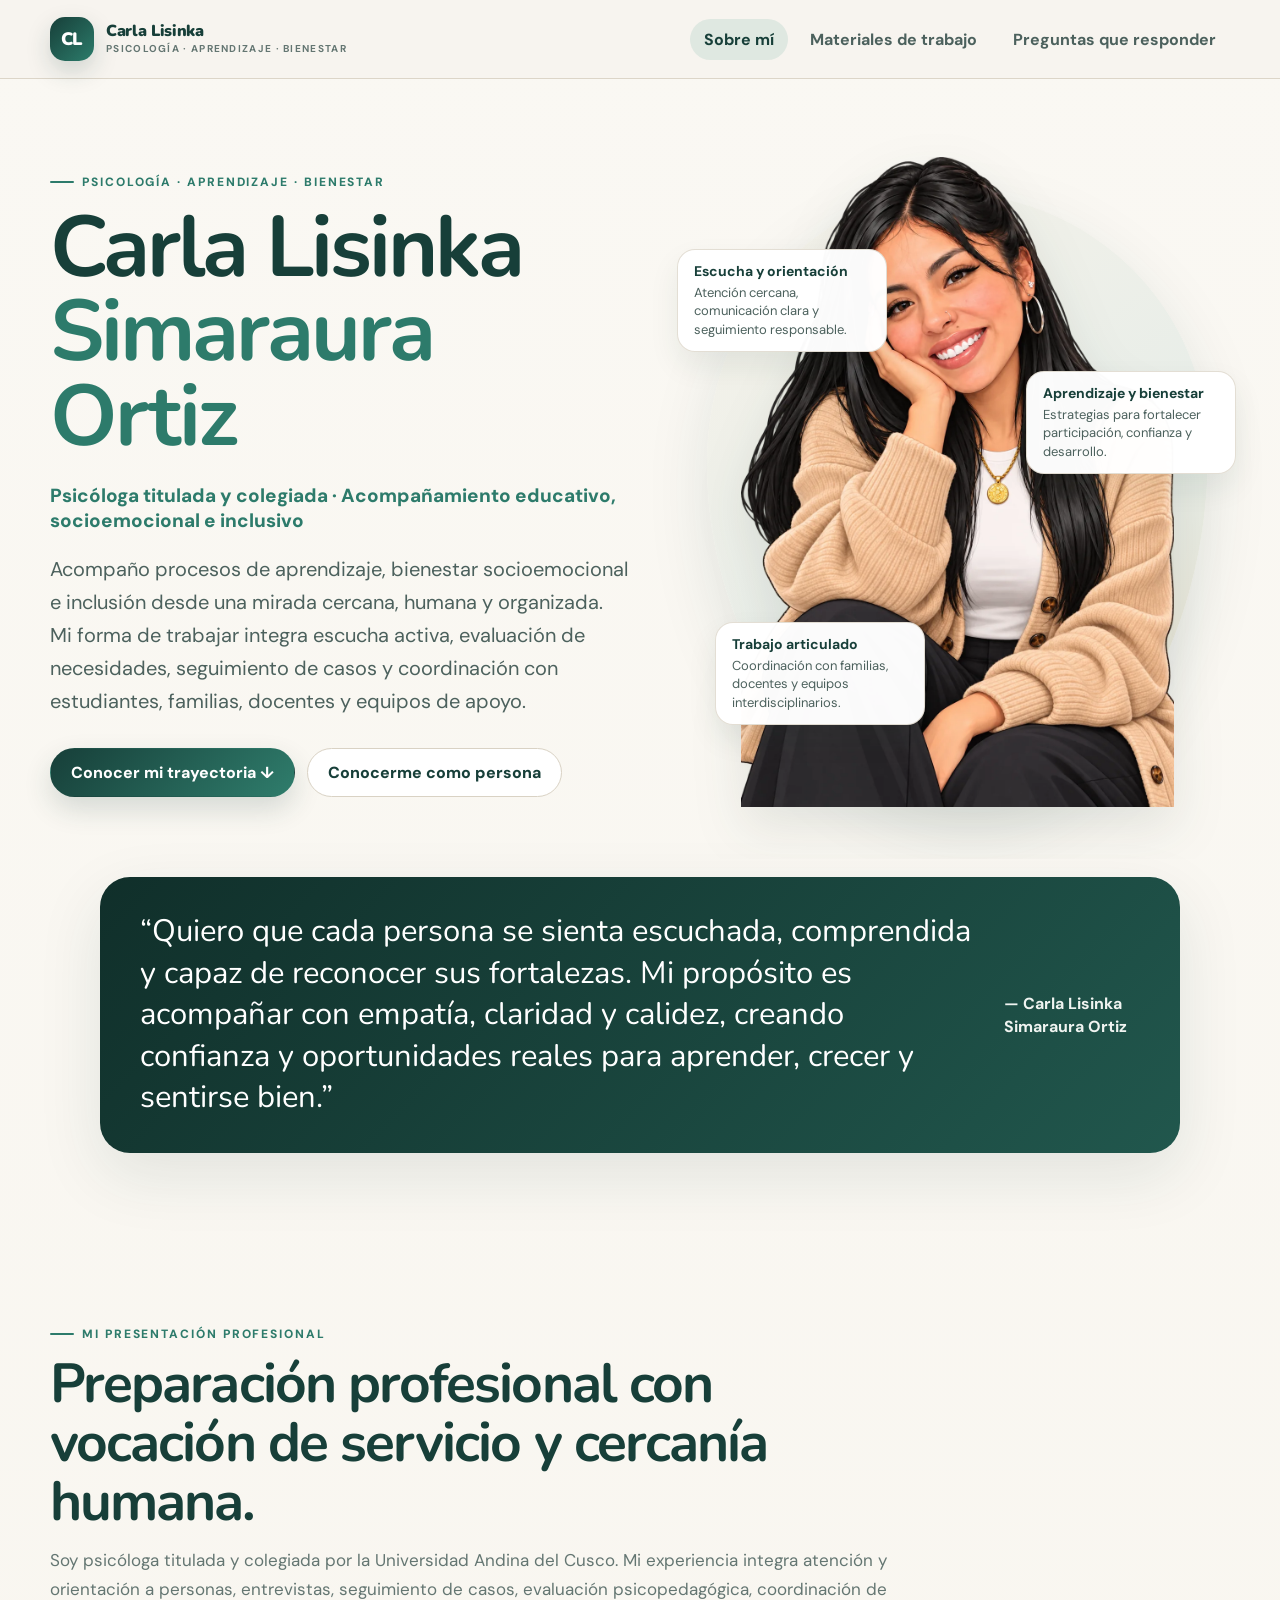
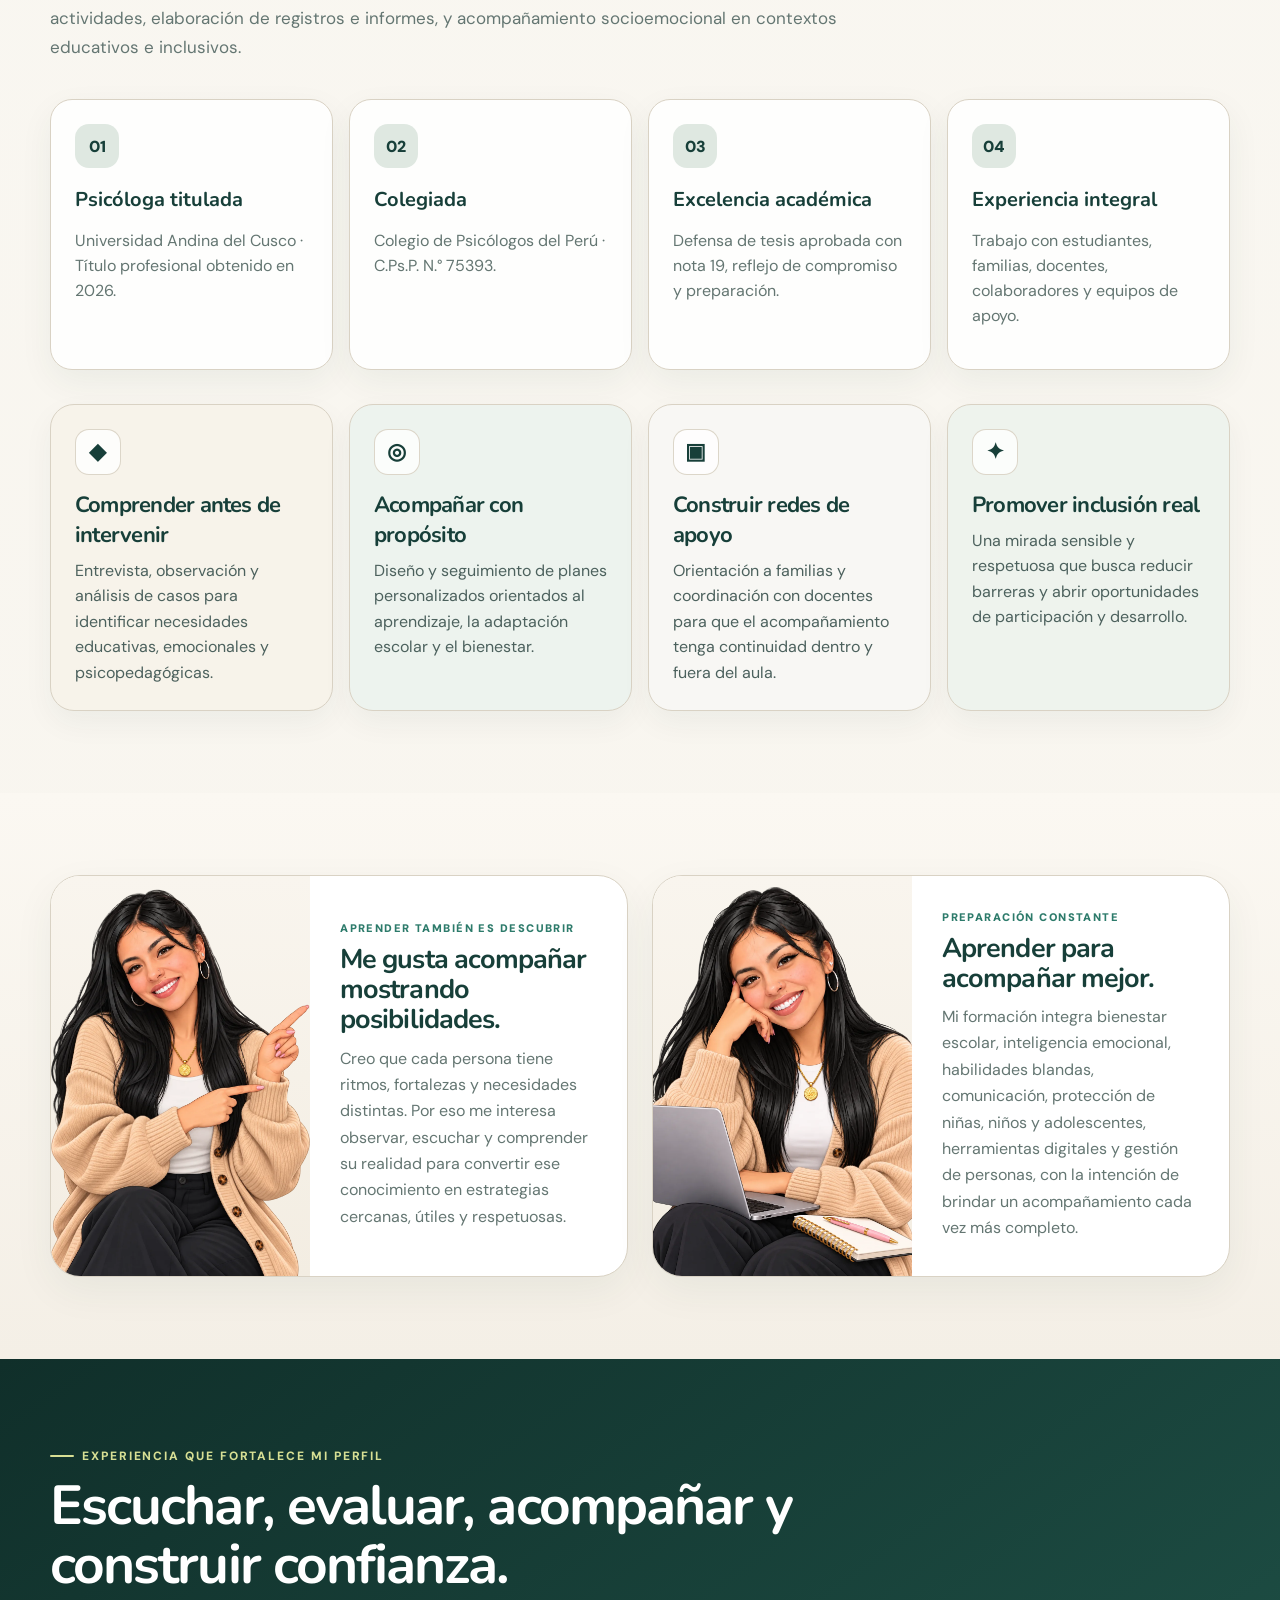
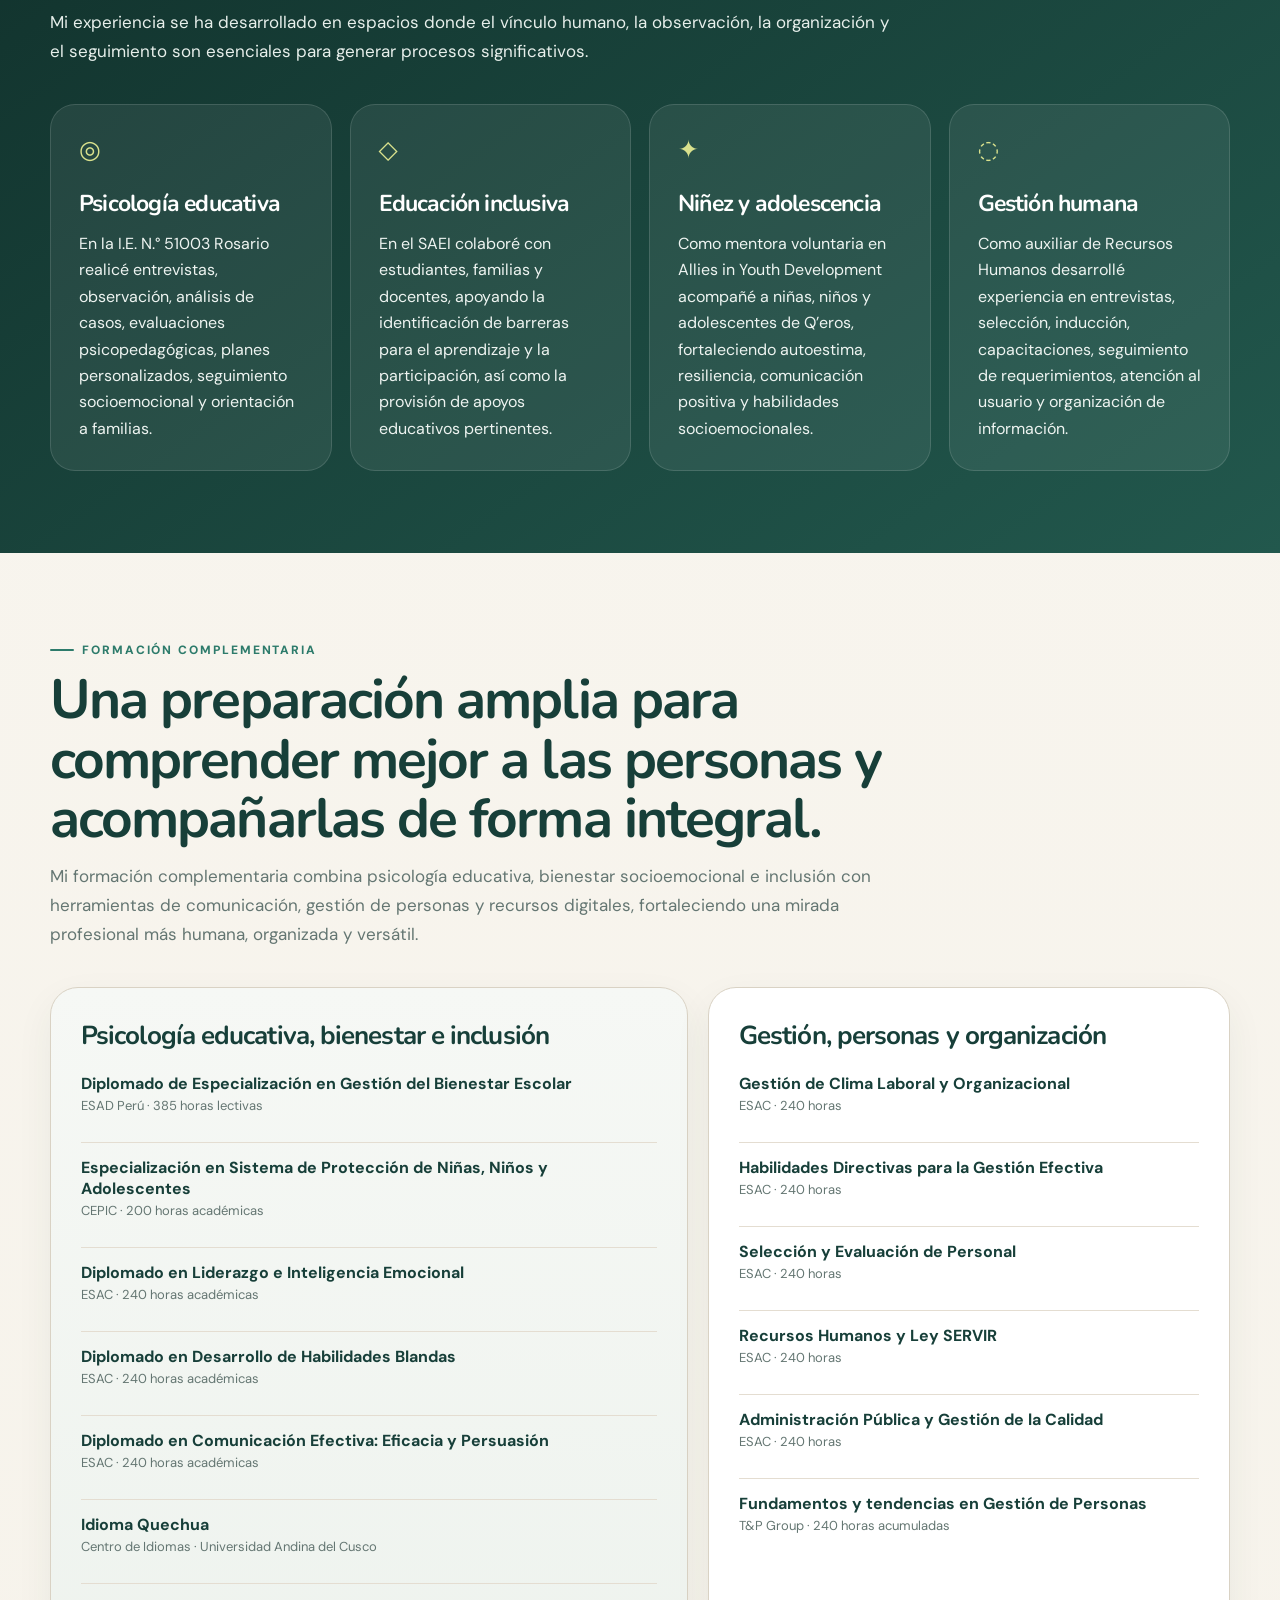
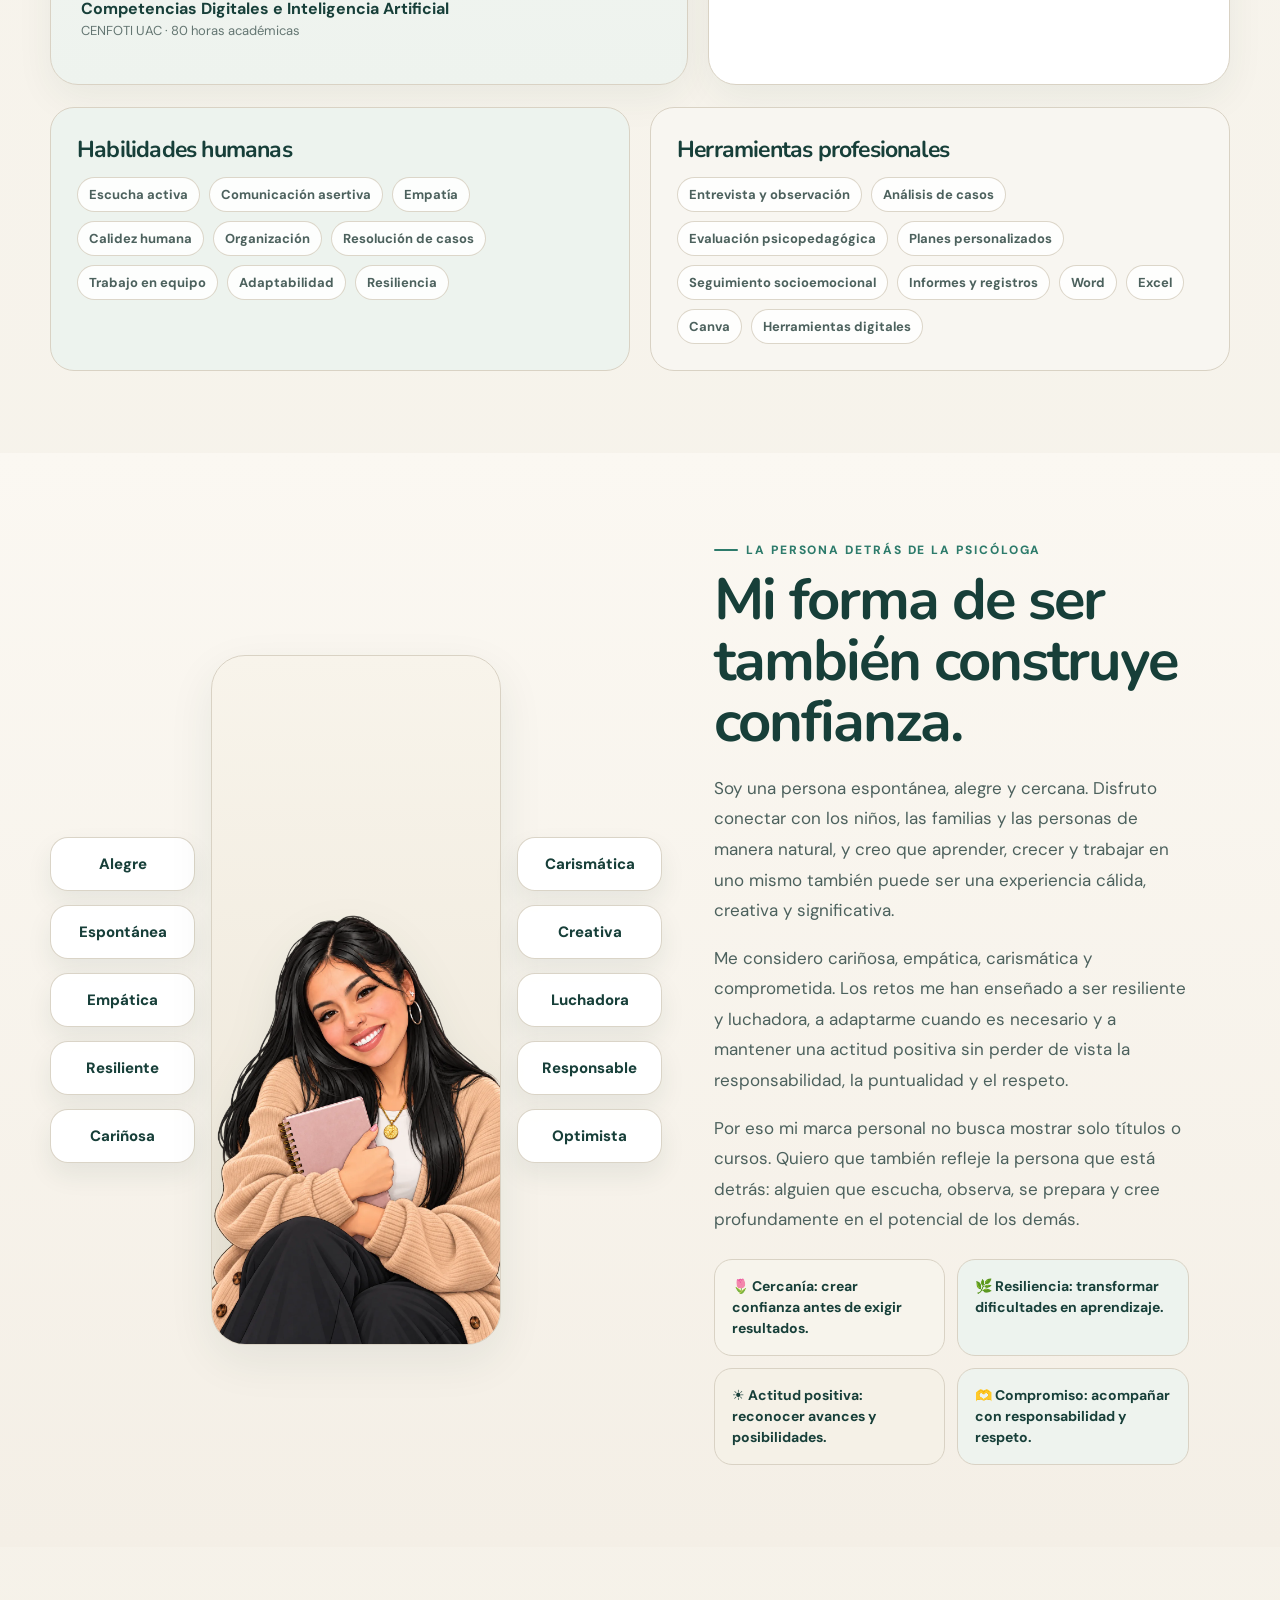
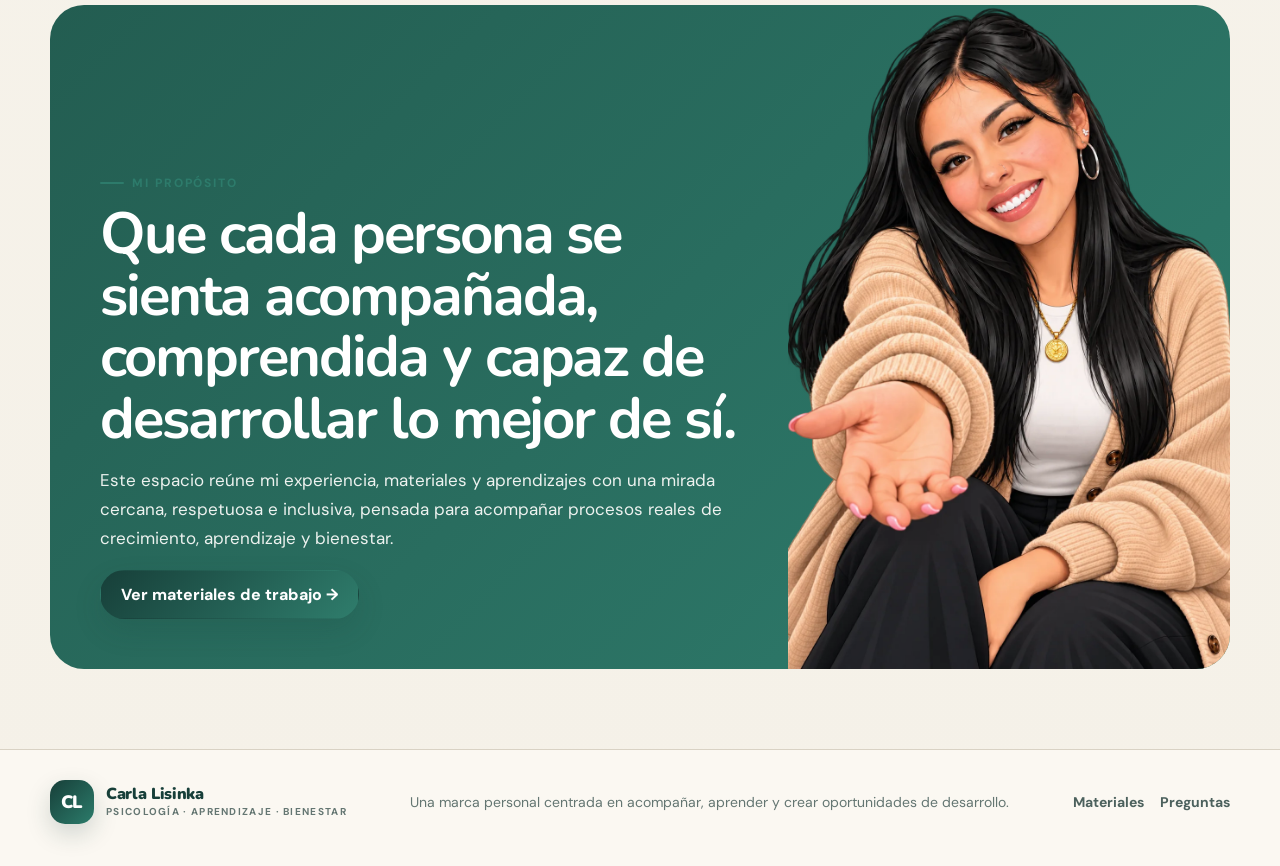
==== commit 4e1f4c73: "Add files via upload" ====
--- a/index.html
+++ b/index.html
@@ -46,10 +46,10 @@
     <article class="credential"><span class="num">04</span><strong>Experiencia integral</strong><p>Trabajo con estudiantes, familias, docentes, colaboradores y equipos de apoyo.</p></article>
   </div>
   <div class="focus-grid">
-    <article class="focus-card"><div class="focus-icon">🧠</div><h3>Comprender antes de intervenir</h3><p>Entrevista, observación y análisis de casos para identificar necesidades educativas, emocionales y psicopedagógicas.</p></article>
-    <article class="focus-card"><div class="focus-icon">🌱</div><h3>Acompañar con propósito</h3><p>Diseño y seguimiento de planes personalizados orientados al aprendizaje, la adaptación escolar y el bienestar.</p></article>
-    <article class="focus-card"><div class="focus-icon">🤝</div><h3>Construir redes de apoyo</h3><p>Orientación a familias y coordinación con docentes para que el acompañamiento tenga continuidad dentro y fuera del aula.</p></article>
-    <article class="focus-card"><div class="focus-icon">✨</div><h3>Promover inclusión real</h3><p>Una mirada sensible y respetuosa que busca reducir barreras y abrir oportunidades de participación y desarrollo.</p></article>
+    <article class="focus-card"><div class="focus-icon minimal">◆</div><h3>Comprender antes de intervenir</h3><p>Entrevista, observación y análisis de casos para identificar necesidades educativas, emocionales y psicopedagógicas.</p></article>
+    <article class="focus-card"><div class="focus-icon minimal">◎</div><h3>Acompañar con propósito</h3><p>Diseño y seguimiento de planes personalizados orientados al aprendizaje, la adaptación escolar y el bienestar.</p></article>
+    <article class="focus-card"><div class="focus-icon minimal">▣</div><h3>Construir redes de apoyo</h3><p>Orientación a familias y coordinación con docentes para que el acompañamiento tenga continuidad dentro y fuera del aula.</p></article>
+    <article class="focus-card"><div class="focus-icon minimal">✦</div><h3>Promover inclusión real</h3><p>Una mirada sensible y respetuosa que busca reducir barreras y abrir oportunidades de participación y desarrollo.</p></article>
   </div>
 </div></section>
 
@@ -98,21 +98,21 @@
 <section class="section soft" id="personal"><div class="container personal-grid">
   <div class="personal-photo-shell" aria-label="Rasgos personales de Carla">
     <div class="sticky-column left">
-      <span class="sticky-note"><strong>Alegre</strong>Transmito energía positiva y cercanía.</span>
-      <span class="sticky-note"><strong>Espontánea</strong>Conecto desde la naturalidad y la autenticidad.</span>
-      <span class="sticky-note"><strong>Empática</strong>Escucho con atención antes de acompañar.</span>
-      <span class="sticky-note"><strong>Resiliente</strong>Aprendo de los retos y sigo avanzando.</span>
-      <span class="sticky-note"><strong>Cariñosa</strong>Creo en el trato cálido y respetuoso.</span>
+      <span class="sticky-note">Alegre</span>
+      <span class="sticky-note">Espontánea</span>
+      <span class="sticky-note">Empática</span>
+      <span class="sticky-note">Resiliente</span>
+      <span class="sticky-note">Cariñosa</span>
     </div>
     <div class="personal-photo">
       <img src="assets/carla/carla-cuaderno.webp" alt="Carla sosteniendo un cuaderno">
     </div>
     <div class="sticky-column right">
-      <span class="sticky-note"><strong>Carismática</strong>Disfruto generar confianza al relacionarme.</span>
-      <span class="sticky-note"><strong>Creativa</strong>Busco nuevas formas de enseñar y conectar.</span>
-      <span class="sticky-note"><strong>Luchadora</strong>Persevero cuando algo vale la pena.</span>
-      <span class="sticky-note"><strong>Responsable</strong>Cuido cada compromiso y cada detalle.</span>
-      <span class="sticky-note"><strong>Optimista</strong>Reconozco avances y posibilidades.</span>
+      <span class="sticky-note">Carismática</span>
+      <span class="sticky-note">Creativa</span>
+      <span class="sticky-note">Luchadora</span>
+      <span class="sticky-note">Responsable</span>
+      <span class="sticky-note">Optimista</span>
     </div>
   </div>
   <div class="personal-copy">
--- a/styles.css
+++ b/styles.css
@@ -82,7 +82,7 @@
 .focus-grid{display:grid;grid-template-columns:repeat(4,1fr);gap:16px;margin-top:34px}
 .focus-card{border-radius:24px;padding:24px;border:1px solid var(--line);background:#fff;box-shadow:0 12px 30px rgba(23,63,57,.05)}
 .focus-card:nth-child(1){background:#f7f3ea}.focus-card:nth-child(2){background:var(--sage-2)}.focus-card:nth-child(3){background:#f8f7f4}.focus-card:nth-child(4){background:#eef3ed}
-.focus-card .focus-icon{font-size:26px;margin-bottom:15px}.focus-card h3{font-size:22px;margin-bottom:8px;color:var(--forest)}.focus-card p{margin:0;color:var(--ink-soft);line-height:1.6}
+.focus-card .focus-icon{width:46px;height:46px;display:grid;place-items:center;border-radius:14px;background:rgba(255,255,255,.78);border:1px solid rgba(217,210,196,.9);font-size:22px;margin-bottom:15px;color:var(--forest)}.focus-card .focus-icon.minimal{font-family:'Nunito',sans-serif;font-weight:900;letter-spacing:.02em}.focus-card h3{font-size:22px;margin-bottom:8px;color:var(--forest)}.focus-card p{margin:0;color:var(--ink-soft);line-height:1.6}
 
 .story-grid{display:grid;grid-template-columns:1fr 1fr;gap:24px}
 .story-card{background:#fff;border:1px solid var(--line);border-radius:30px;overflow:hidden;display:grid;grid-template-columns:.9fr 1.1fr;min-height:355px;box-shadow:0 14px 40px rgba(23,63,57,.06)}
@@ -114,8 +114,7 @@
 .personal-photo{background:linear-gradient(180deg,#f8f4eb,#ede6d8);border-radius:34px;min-height:690px;display:grid;place-items:end center;overflow:hidden;border:1px solid var(--line);box-shadow:0 16px 46px rgba(23,63,57,.08);padding-top:16px}
 .personal-photo img{width:100%;height:100%;object-fit:contain;object-position:bottom;filter:drop-shadow(0 18px 22px rgba(16,47,42,.08))}
 .sticky-column{display:flex;flex-direction:column;gap:14px}
-.sticky-note{display:block;padding:12px 14px;border-radius:18px;background:rgba(255,255,255,.96);border:1px solid rgba(217,210,196,.95);box-shadow:0 12px 26px rgba(23,63,57,.08);font-size:11px;line-height:1.4;font-weight:700;color:var(--ink-soft)}
-.sticky-note strong{display:block;font-family:'Nunito';font-size:15px;line-height:1.1;margin-bottom:4px;color:var(--forest)}
+.sticky-note{display:flex;align-items:center;justify-content:center;min-height:54px;padding:12px 14px;border-radius:18px;background:rgba(255,255,255,.96);border:1px solid rgba(217,210,196,.95);box-shadow:0 12px 26px rgba(23,63,57,.08);font-size:15px;line-height:1.2;font-weight:800;color:var(--forest);text-align:center}
 .personal-copy h2{font-size:clamp(38px,5vw,58px);line-height:1.05;margin:12px 0 20px;color:var(--forest)}
 .personal-copy p{font-size:17px;color:var(--ink-soft);line-height:1.8}
 .personal-highlights{display:grid;grid-template-columns:1fr 1fr;gap:12px;margin-top:24px}
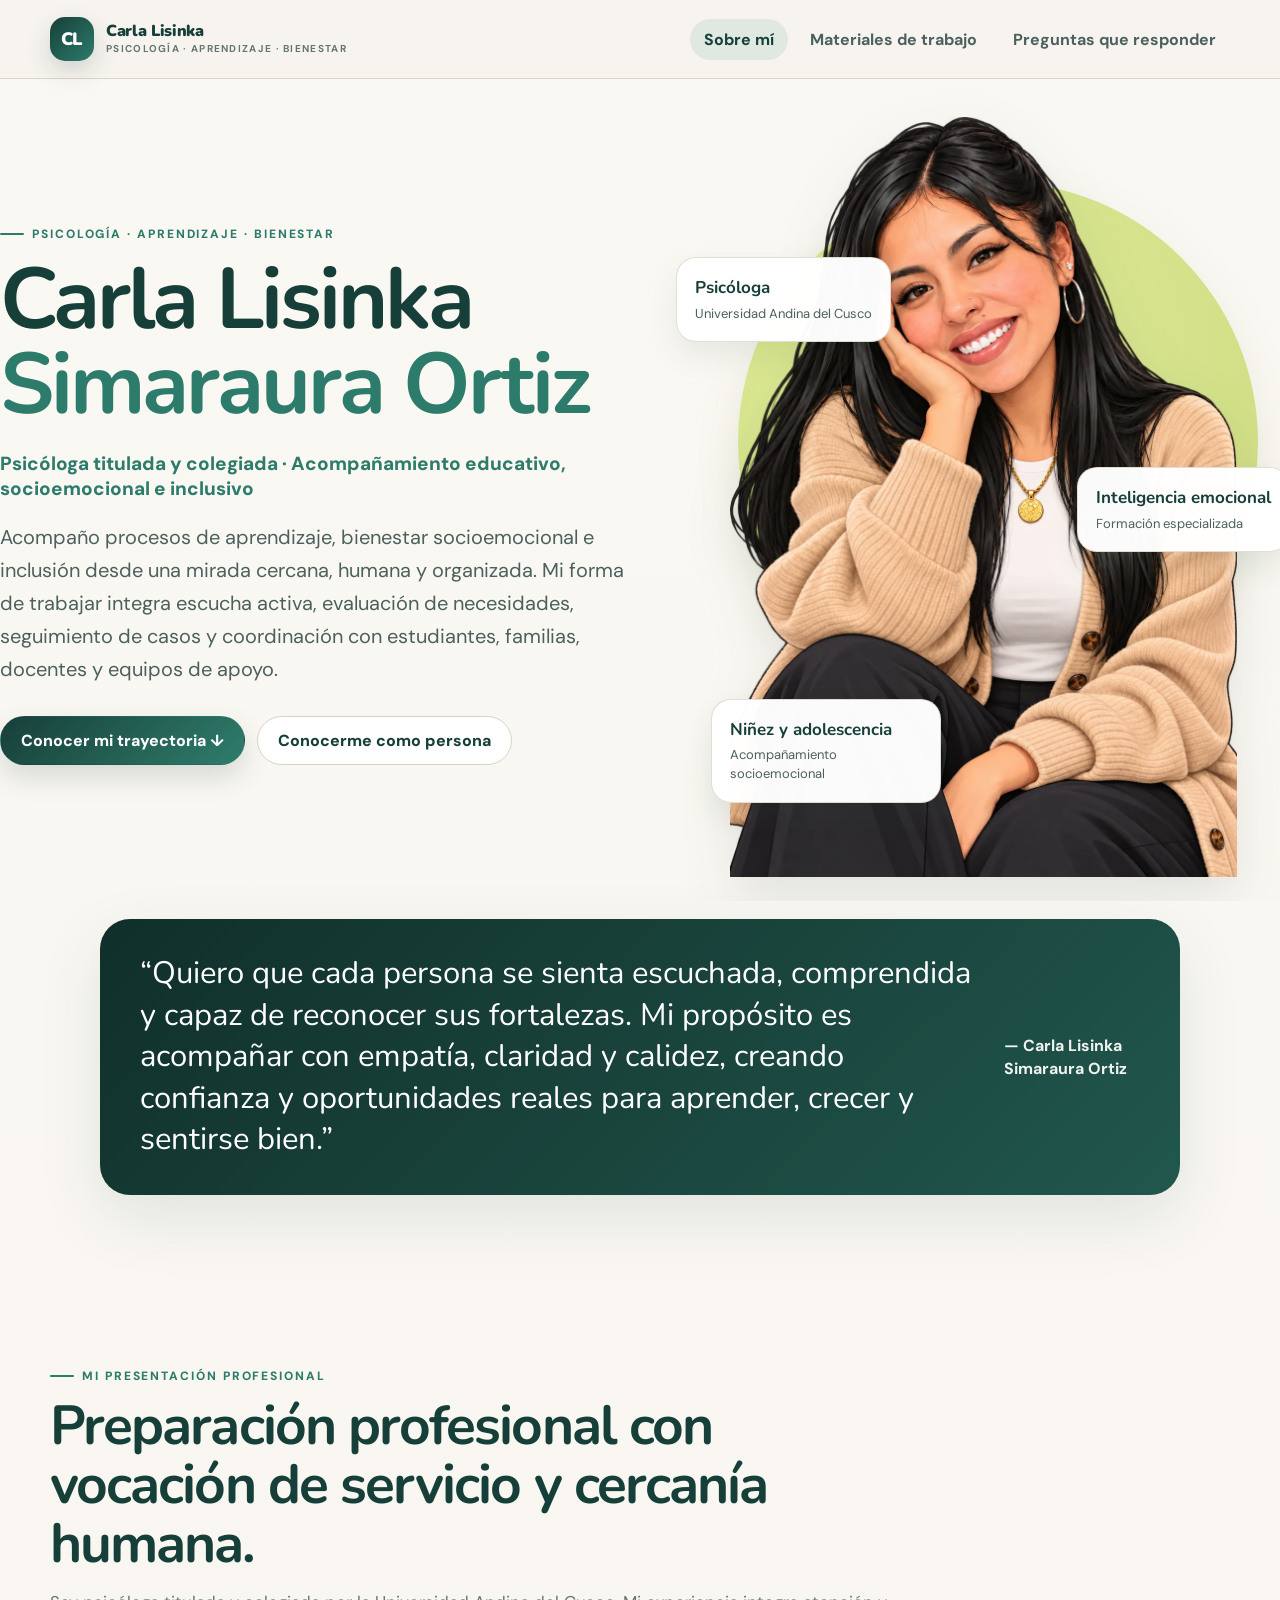
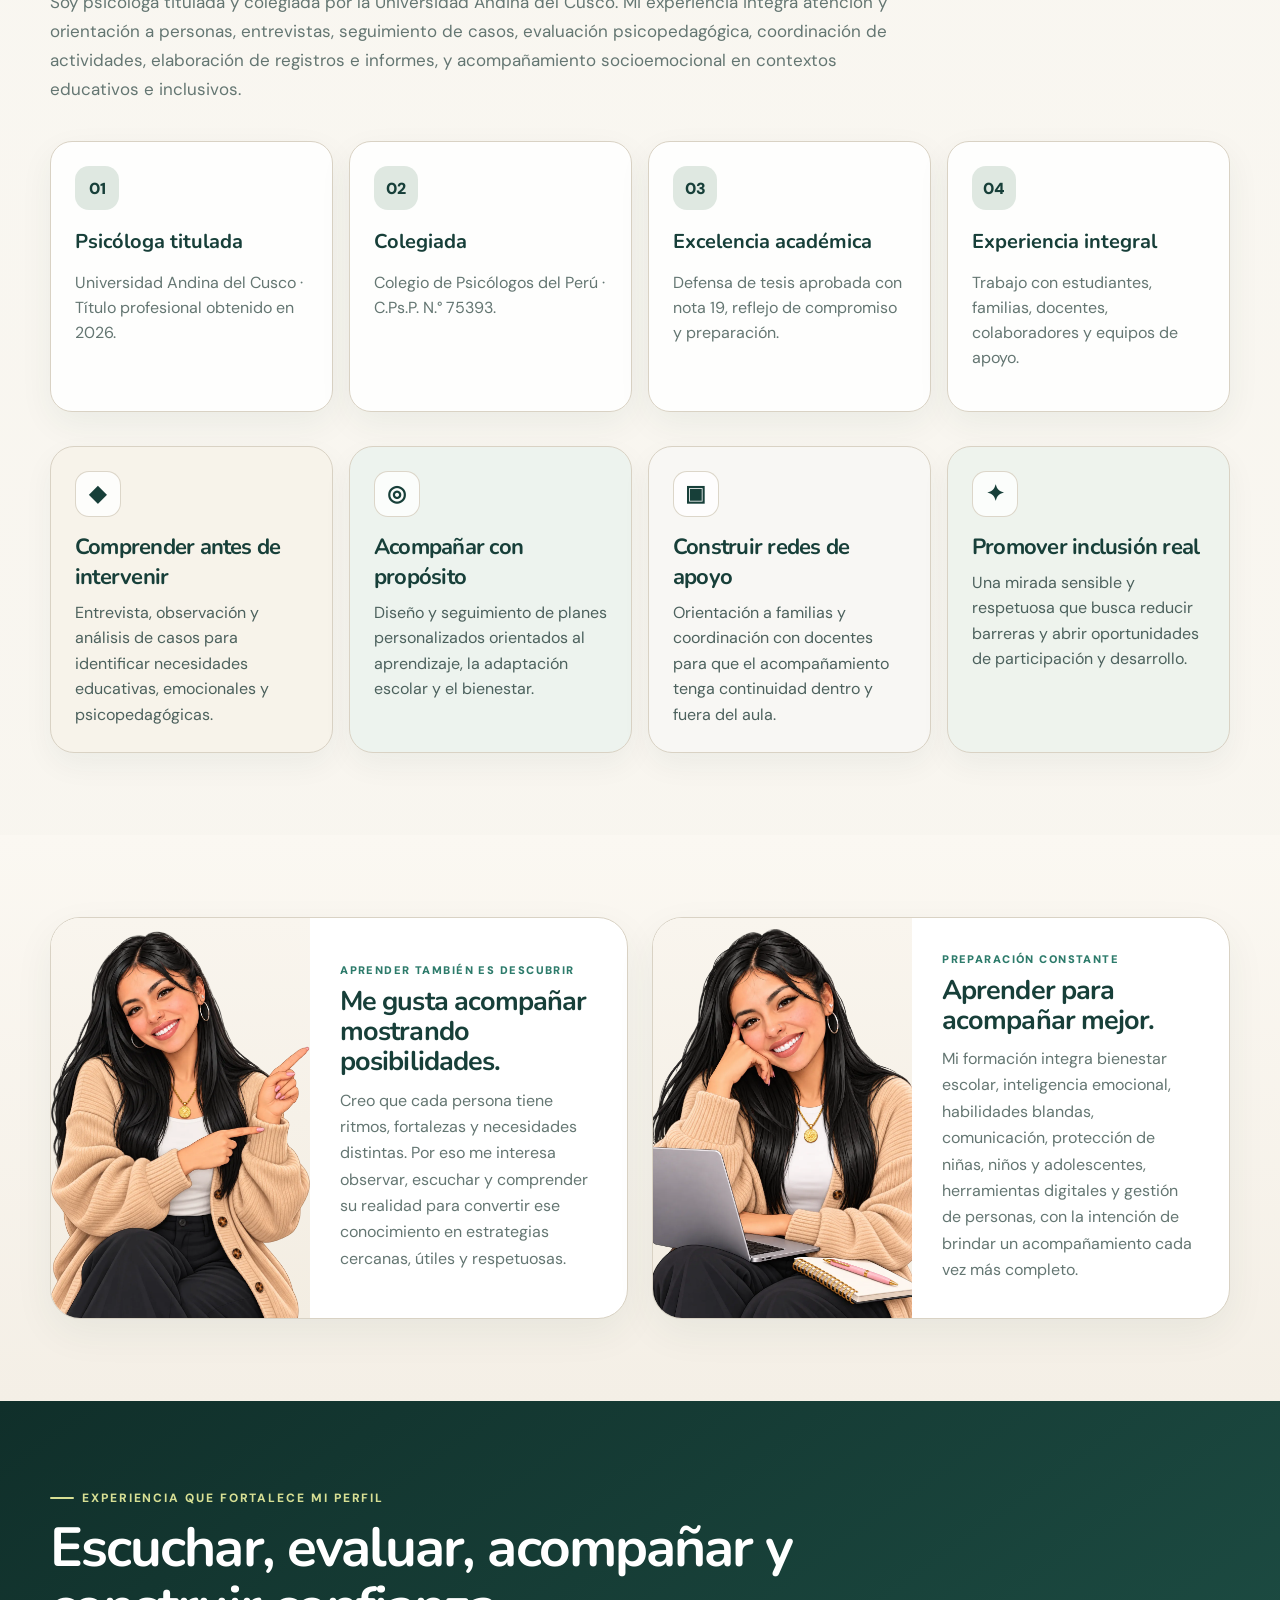
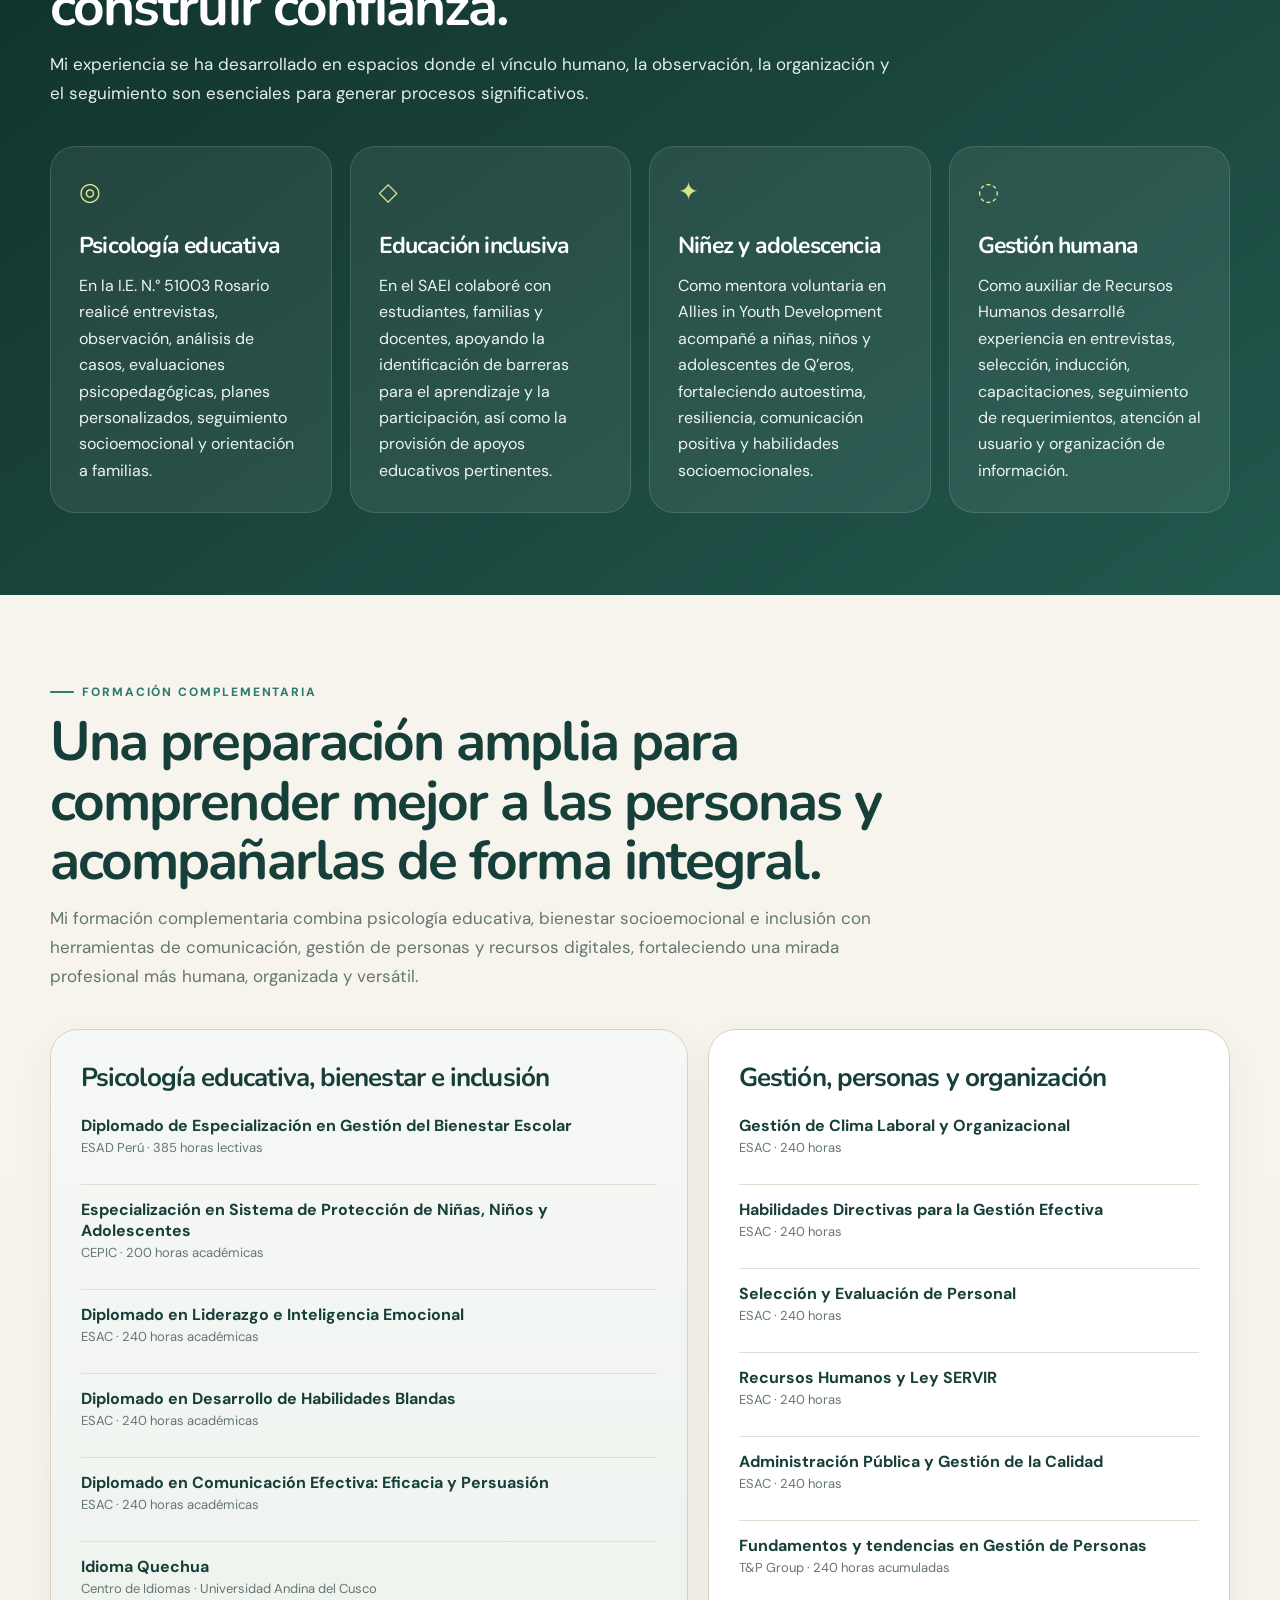
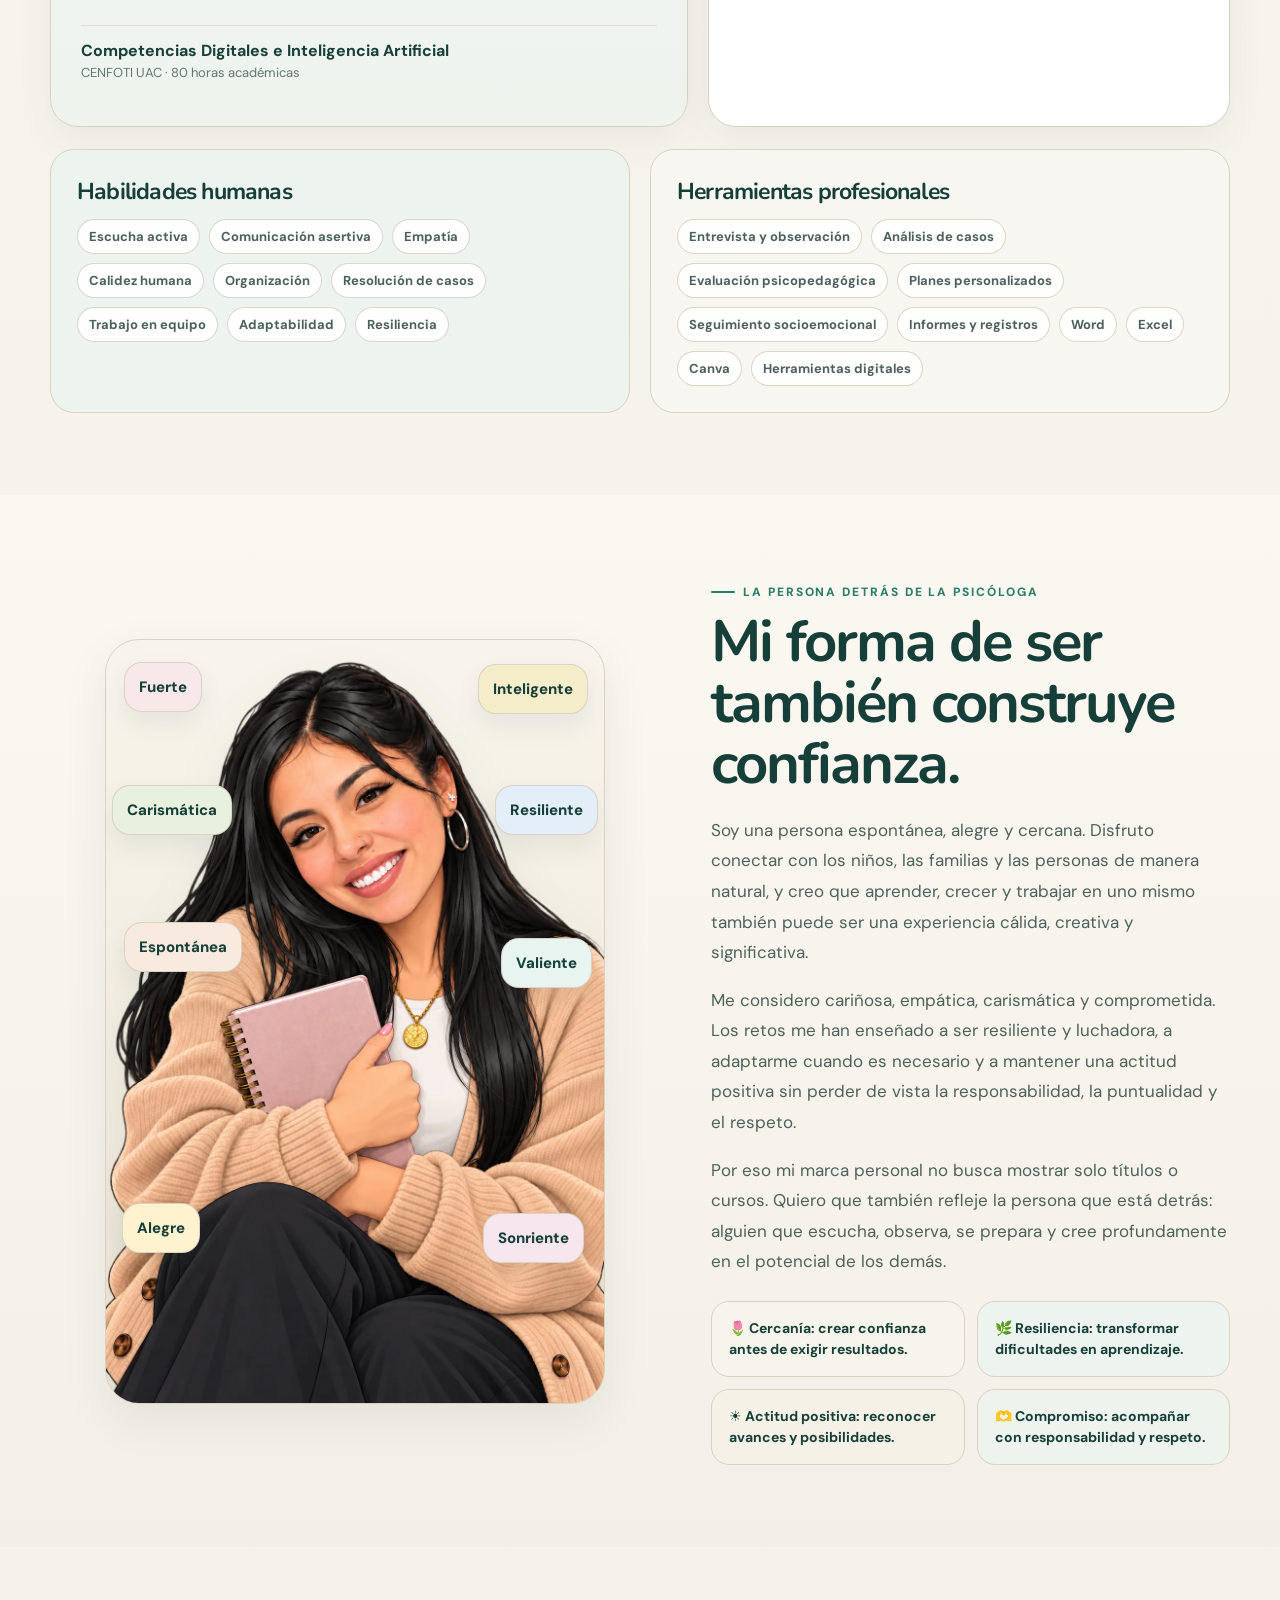
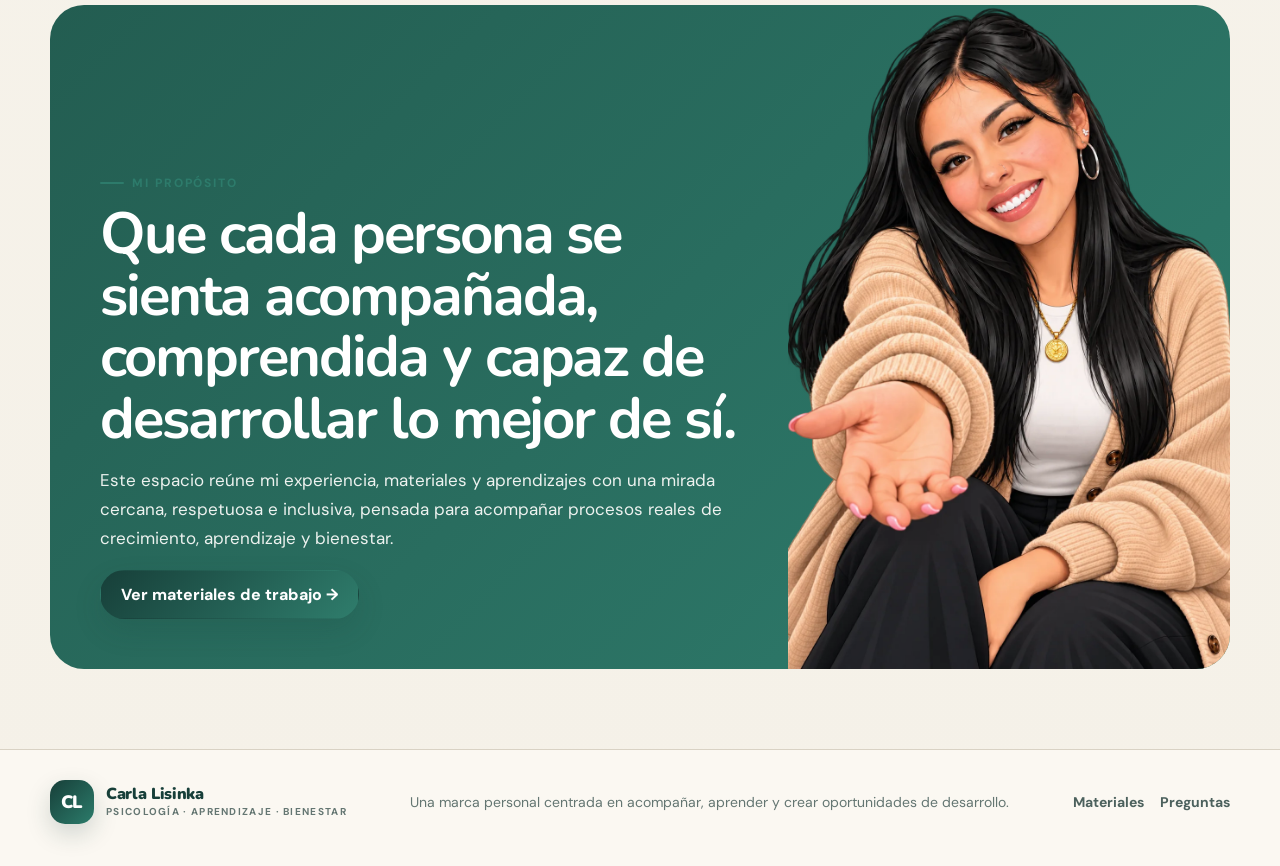
==== commit 2ca14938: "Add files via upload" ====
--- a/index.html
+++ b/index.html
@@ -29,9 +29,9 @@
   </div>
   <div class="hero-visual">
     <img src="assets/carla/carla-hero.webp" alt="Carla Lisinka Simaraura Ortiz">
-    <div class="float-card fc1"><strong>Escucha y orientación</strong>Atención cercana, comunicación clara y seguimiento responsable.</div>
-    <div class="float-card fc2"><strong>Aprendizaje y bienestar</strong>Estrategias para fortalecer participación, confianza y desarrollo.</div>
-    <div class="float-card fc3"><strong>Trabajo articulado</strong>Coordinación con familias, docentes y equipos interdisciplinarios.</div>
+    <div class="float-card fc1"><strong>Psicóloga</strong>Universidad Andina del Cusco</div>
+    <div class="float-card fc2"><strong>Inteligencia emocional</strong>Formación especializada</div>
+    <div class="float-card fc3"><strong>Niñez y adolescencia</strong>Acompañamiento socioemocional</div>
   </div>
 </div></section>
 
@@ -96,25 +96,20 @@
 </div></section>
 
 <section class="section soft" id="personal"><div class="container personal-grid">
-  <div class="personal-photo-shell" aria-label="Rasgos personales de Carla">
-    <div class="sticky-column left">
-      <span class="sticky-note">Alegre</span>
-      <span class="sticky-note">Espontánea</span>
-      <span class="sticky-note">Empática</span>
-      <span class="sticky-note">Resiliente</span>
-      <span class="sticky-note">Cariñosa</span>
-    </div>
-    <div class="personal-photo">
+  <div class="personal-photo-shell">
+    <div class="personal-photo" aria-label="Rasgos personales de Carla">
       <img src="assets/carla/carla-cuaderno.webp" alt="Carla sosteniendo un cuaderno">
-    </div>
-    <div class="sticky-column right">
-      <span class="sticky-note">Carismática</span>
-      <span class="sticky-note">Creativa</span>
-      <span class="sticky-note">Luchadora</span>
-      <span class="sticky-note">Responsable</span>
-      <span class="sticky-note">Optimista</span>
-    </div>
-  </div>
+      <div class="sticky-cloud">
+        <span class="sticky-note">Fuerte</span>
+        <span class="sticky-note">Inteligente</span>
+        <span class="sticky-note">Carismática</span>
+        <span class="sticky-note">Resiliente</span>
+        <span class="sticky-note">Espontánea</span>
+        <span class="sticky-note">Valiente</span>
+        <span class="sticky-note">Alegre</span>
+        <span class="sticky-note">Sonriente</span>
+      </div>
+    </div></div>
   <div class="personal-copy">
     <span class="kicker">La persona detrás de la psicóloga</span>
     <h2>Mi forma de ser también construye confianza.</h2>
--- a/styles.css
+++ b/styles.css
@@ -38,8 +38,8 @@
 .desktop-nav a:hover,.desktop-nav a.active{background:var(--sage);color:var(--forest)}
 .menu-btn{display:none;border:0;background:var(--sage);width:44px;height:44px;border-radius:14px;color:var(--forest);font-size:22px;cursor:pointer}
 
-.hero{padding:78px 0 52px;overflow:hidden}
-.hero-grid{display:grid;grid-template-columns:1.03fr .97fr;gap:56px;align-items:center}
+.hero{padding:28px 0 24px;overflow:hidden;min-height:calc(100vh - 78px);display:flex;align-items:center}
+.hero-grid{display:grid;grid-template-columns:1.03fr .97fr;gap:56px;align-items:center;width:100%;min-height:calc(100vh - 134px)}
 .kicker{display:inline-flex;align-items:center;gap:8px;font-size:12px;font-weight:800;letter-spacing:.16em;text-transform:uppercase;color:var(--forest-soft)}
 .kicker:before{content:'';width:24px;height:2px;background:var(--forest-soft);border-radius:999px}
 h1,h2,h3{font-family:'Nunito',sans-serif;margin:0;letter-spacing:-.035em}
@@ -52,12 +52,12 @@
 .btn-primary{background:linear-gradient(135deg,var(--forest),#2f7d6c);color:#fff;box-shadow:0 12px 28px rgba(23,63,57,.16)}
 .btn-secondary{background:#fff;border-color:var(--line);color:var(--forest)}
 .btn:hover{transform:translateY(-2px)}
-.hero-visual{position:relative;min-height:610px;display:grid;place-items:end center}
-.hero-visual:before{content:'';position:absolute;inset:36px 22px 0;border-radius:48% 52% 46% 54%/44% 42% 58% 56%;background:radial-gradient(circle at 30% 20%,#fff 0 9%,transparent 10%),linear-gradient(145deg,#f7f3ea,#e7ede8 60%,#e9dfc9);box-shadow:var(--shadow)}
-.hero-visual img{position:relative;z-index:2;width:min(560px,100%);max-height:650px;object-fit:contain;object-position:bottom;filter:drop-shadow(0 20px 25px rgba(16,47,42,.10))}
-.float-card{position:absolute;z-index:4;background:rgba(255,255,255,.98);border:1px solid rgba(217,210,196,.72);box-shadow:0 14px 30px rgba(23,63,57,.08);padding:12px 16px;border-radius:18px;font-size:13px;line-height:1.42;max-width:210px;color:var(--ink-soft)}
-.float-card strong{display:block;font-size:14px;color:var(--forest);margin-bottom:2px}
-.fc1{top:92px;left:-8px}.fc2{right:-6px;top:214px}.fc3{left:30px;bottom:82px}
+.hero-visual{position:relative;min-height:700px;display:grid;place-items:end center;padding:10px 0 0}
+.hero-visual:before{content:'';position:absolute;width:min(520px,88%);aspect-ratio:1/1;right:22px;top:75px;border-radius:50%;background:radial-gradient(circle at 35% 35%, #e4ef98 0%, #d5e28b 58%, #ceda7d 100%);box-shadow:0 18px 45px rgba(120,140,60,.12)}
+.hero-visual img{position:relative;z-index:2;width:min(610px,100%);max-height:760px;object-fit:contain;object-position:bottom;filter:drop-shadow(0 20px 25px rgba(16,47,42,.10))}
+.float-card{position:absolute;z-index:4;background:rgba(255,255,255,.98);border:1px solid rgba(217,210,196,.72);box-shadow:0 14px 30px rgba(23,63,57,.08);padding:18px 18px;border-radius:20px;font-size:13px;line-height:1.45;max-width:230px;color:var(--ink-soft)}
+.float-card strong{display:block;font-size:17px;font-family:'Nunito',sans-serif;color:var(--forest);margin-bottom:4px}
+.fc1{top:150px;left:-10px}.fc2{right:-10px;top:360px}.fc3{left:25px;bottom:74px}
 
 .purpose-strip{margin:18px auto 84px;width:min(1080px,calc(100% - 40px));padding:34px 40px;border-radius:30px;background:linear-gradient(135deg,var(--forest-deep),#21574d);color:#fff;display:flex;justify-content:space-between;align-items:center;gap:24px;box-shadow:var(--shadow)}
 .purpose-strip p{font-family:'Nunito';font-size:clamp(22px,3vw,31px);line-height:1.34;margin:0;max-width:840px}.purpose-strip span{max-width:190px;color:#f0f4f1;font-weight:700;line-height:1.45}
@@ -110,11 +110,19 @@
 .skill-tags span{background:rgba(255,255,255,.86);border:1px solid rgba(217,210,196,.9);padding:8px 11px;border-radius:999px;font-size:13px;font-weight:700;color:var(--ink-soft)}
 
 .personal-grid{display:grid;grid-template-columns:1.08fr .92fr;gap:52px;align-items:center}
-.personal-photo-shell{display:grid;grid-template-columns:minmax(145px,168px) minmax(290px,430px) minmax(145px,168px);gap:16px;align-items:center}
-.personal-photo{background:linear-gradient(180deg,#f8f4eb,#ede6d8);border-radius:34px;min-height:690px;display:grid;place-items:end center;overflow:hidden;border:1px solid var(--line);box-shadow:0 16px 46px rgba(23,63,57,.08);padding-top:16px}
+.personal-photo-shell{position:relative;display:flex;justify-content:center;align-items:center}
+.personal-photo{position:relative;background:linear-gradient(180deg,#f8f4eb,#ede6d8);border-radius:34px;min-height:690px;width:min(500px,100%);display:grid;place-items:end center;overflow:hidden;border:1px solid var(--line);box-shadow:0 16px 46px rgba(23,63,57,.08);padding-top:16px}
 .personal-photo img{width:100%;height:100%;object-fit:contain;object-position:bottom;filter:drop-shadow(0 18px 22px rgba(16,47,42,.08))}
-.sticky-column{display:flex;flex-direction:column;gap:14px}
-.sticky-note{display:flex;align-items:center;justify-content:center;min-height:54px;padding:12px 14px;border-radius:18px;background:rgba(255,255,255,.96);border:1px solid rgba(217,210,196,.95);box-shadow:0 12px 26px rgba(23,63,57,.08);font-size:15px;line-height:1.2;font-weight:800;color:var(--forest);text-align:center}
+.sticky-cloud{position:absolute;inset:0;pointer-events:none}
+.sticky-note{position:absolute;display:flex;align-items:center;justify-content:center;min-height:50px;padding:12px 14px;border-radius:18px;background:rgba(255,255,255,.97);border:1px solid rgba(217,210,196,.96);box-shadow:0 12px 26px rgba(23,63,57,.08);font-size:15px;line-height:1.2;font-weight:800;color:var(--forest);text-align:center;pointer-events:auto}
+.sticky-cloud .sticky-note:nth-child(1){top:22px;left:18px;background:#f8e8ea}
+.sticky-cloud .sticky-note:nth-child(2){top:24px;right:16px;background:#f5edc9}
+.sticky-cloud .sticky-note:nth-child(3){top:145px;left:6px;background:#e7f1de}
+.sticky-cloud .sticky-note:nth-child(4){top:145px;right:6px;background:#e4eef9}
+.sticky-cloud .sticky-note:nth-child(5){top:282px;left:18px;background:#f8eadf}
+.sticky-cloud .sticky-note:nth-child(6){top:298px;right:12px;background:#e8f4ef}
+.sticky-cloud .sticky-note:nth-child(7){bottom:150px;left:16px;background:#fff3cf}
+.sticky-cloud .sticky-note:nth-child(8){bottom:140px;right:20px;background:#f7e6ee}
 .personal-copy h2{font-size:clamp(38px,5vw,58px);line-height:1.05;margin:12px 0 20px;color:var(--forest)}
 .personal-copy p{font-size:17px;color:var(--ink-soft);line-height:1.8}
 .personal-highlights{display:grid;grid-template-columns:1fr 1fr;gap:12px;margin-top:24px}
@@ -159,14 +167,14 @@
  .personal-grid{grid-template-columns:1fr}.personal-photo-shell{max-width:860px;margin-inline:auto}
 }
 @media(max-width:1100px){
- .hero-grid{grid-template-columns:1fr}.hero-visual{min-height:540px}.credential-grid{grid-template-columns:repeat(2,1fr)}.focus-grid{grid-template-columns:repeat(2,1fr)}.story-grid{grid-template-columns:1fr}.experience-grid{grid-template-columns:repeat(2,1fr)}.training-grid{grid-template-columns:1fr}.question-grid{grid-template-columns:repeat(3,1fr)}
+ .hero-grid{grid-template-columns:1fr}.hero{min-height:auto;padding-top:42px}.hero-grid{min-height:auto}.hero-visual{min-height:540px}.credential-grid{grid-template-columns:repeat(2,1fr)}.focus-grid{grid-template-columns:repeat(2,1fr)}.story-grid{grid-template-columns:1fr}.experience-grid{grid-template-columns:repeat(2,1fr)}.training-grid{grid-template-columns:1fr}.question-grid{grid-template-columns:repeat(3,1fr)}
 }
 @media(max-width:900px){
- .personal-photo-shell{grid-template-columns:1fr;gap:18px}.sticky-column{display:grid;grid-template-columns:1fr 1fr;gap:12px}.personal-photo{min-height:0;max-width:470px;margin-inline:auto}
+ .personal-photo-shell{display:flex}.personal-photo{min-height:0;max-width:470px;margin-inline:auto}.sticky-cloud .sticky-note:nth-child(1){top:10px;left:8px}.sticky-cloud .sticky-note:nth-child(2){top:10px;right:8px}.sticky-cloud .sticky-note:nth-child(3){top:120px;left:2px}.sticky-cloud .sticky-note:nth-child(4){top:120px;right:2px}.sticky-cloud .sticky-note:nth-child(5){top:230px;left:8px}.sticky-cloud .sticky-note:nth-child(6){top:240px;right:8px}.sticky-cloud .sticky-note:nth-child(7){bottom:115px;left:8px}.sticky-cloud .sticky-note:nth-child(8){bottom:108px;right:8px}
 }
 @media(max-width:800px){
- .desktop-nav{display:none;position:absolute;left:20px;right:20px;top:70px;background:#fff;border:1px solid var(--line);padding:12px;border-radius:20px;box-shadow:var(--shadow);flex-direction:column;align-items:stretch}.desktop-nav.open{display:flex}.desktop-nav a{text-align:center}.menu-btn{display:block}.nav-wrap{height:68px}.brand-copy small{display:none}.hero{padding-top:50px}.float-card{display:none}.purpose-strip{flex-direction:column;align-items:flex-start}.story-card{grid-template-columns:1fr}.story-card img{height:300px}.experience-grid{grid-template-columns:1fr}.final-box{grid-template-columns:1fr}.final-box img{height:300px}.material-grid{grid-template-columns:1fr}.question-grid{grid-template-columns:repeat(2,1fr);gap:16px}.question-card:hover{transform:none}.footer-wrap{flex-direction:column;align-items:flex-start}.skills-strip{grid-template-columns:1fr}
+ .desktop-nav{display:none;position:absolute;left:20px;right:20px;top:70px;background:#fff;border:1px solid var(--line);padding:12px;border-radius:20px;box-shadow:var(--shadow);flex-direction:column;align-items:stretch}.desktop-nav.open{display:flex}.desktop-nav a{text-align:center}.menu-btn{display:block}.nav-wrap{height:68px}.brand-copy small{display:none}.hero{padding-top:24px}.float-card{display:block;max-width:180px;padding:12px 14px}.fc1{top:58px;left:2px}.fc2{right:0;top:235px}.fc3{left:8px;bottom:26px}.purpose-strip{flex-direction:column;align-items:flex-start}.story-card{grid-template-columns:1fr}.story-card img{height:300px}.experience-grid{grid-template-columns:1fr}.final-box{grid-template-columns:1fr}.final-box img{height:300px}.material-grid{grid-template-columns:1fr}.question-grid{grid-template-columns:repeat(2,1fr);gap:16px}.question-card:hover{transform:none}.footer-wrap{flex-direction:column;align-items:flex-start}.skills-strip{grid-template-columns:1fr}
 }
 @media(max-width:650px){
- .container{width:min(100% - 26px,1180px)}.hero{padding-top:35px}h1{font-size:48px}.hero-role{font-size:16px}.hero-lead{font-size:17px}.hero-visual{min-height:420px}.purpose-strip{margin-bottom:46px;padding:24px}.purpose-strip p{font-size:22px}.purpose-strip span{max-width:none}.section{padding:58px 0}.credential-grid,.focus-grid{grid-template-columns:1fr}.page-hero-inner{padding:34px 24px}.question-grid{grid-template-columns:1fr 1fr;gap:10px}.question-card{padding:6px;border-radius:16px}.question-card img{border-radius:12px}.question-card figcaption{font-size:12px;padding:9px 5px 4px}.question-card .tag{font-size:9px}.training-panel{padding:22px}.sticky-column{grid-template-columns:1fr}.personal-highlights{grid-template-columns:1fr}.final-copy{padding:34px 24px}
+ .container{width:min(100% - 26px,1180px)}.hero{padding-top:18px}h1{font-size:48px}.hero-role{font-size:16px}.hero-lead{font-size:17px}.hero-visual{min-height:420px}.hero-visual:before{width:82%;right:8%;top:44px}.float-card{max-width:150px;padding:10px 12px;font-size:11px}.float-card strong{font-size:14px}.fc1{top:34px;left:0}.fc2{right:0;top:188px}.fc3{left:6px;bottom:20px}.purpose-strip{margin-bottom:46px;padding:24px}.purpose-strip p{font-size:22px}.purpose-strip span{max-width:none}.section{padding:58px 0}.credential-grid,.focus-grid{grid-template-columns:1fr}.page-hero-inner{padding:34px 24px}.question-grid{grid-template-columns:1fr 1fr;gap:10px}.question-card{padding:6px;border-radius:16px}.question-card img{border-radius:12px}.question-card figcaption{font-size:12px;padding:9px 5px 4px}.question-card .tag{font-size:9px}.training-panel{padding:22px}.personal-highlights{grid-template-columns:1fr}.personal-photo{max-width:100%;min-height:540px}.sticky-note{font-size:13px;min-height:42px;padding:9px 10px}.sticky-cloud .sticky-note:nth-child(1){top:10px;left:6px}.sticky-cloud .sticky-note:nth-child(2){top:10px;right:6px}.sticky-cloud .sticky-note:nth-child(3){top:100px;left:0}.sticky-cloud .sticky-note:nth-child(4){top:100px;right:0}.sticky-cloud .sticky-note:nth-child(5){top:206px;left:6px}.sticky-cloud .sticky-note:nth-child(6){top:214px;right:6px}.sticky-cloud .sticky-note:nth-child(7){bottom:92px;left:6px}.sticky-cloud .sticky-note:nth-child(8){bottom:90px;right:6px}.final-copy{padding:34px 24px}
 }
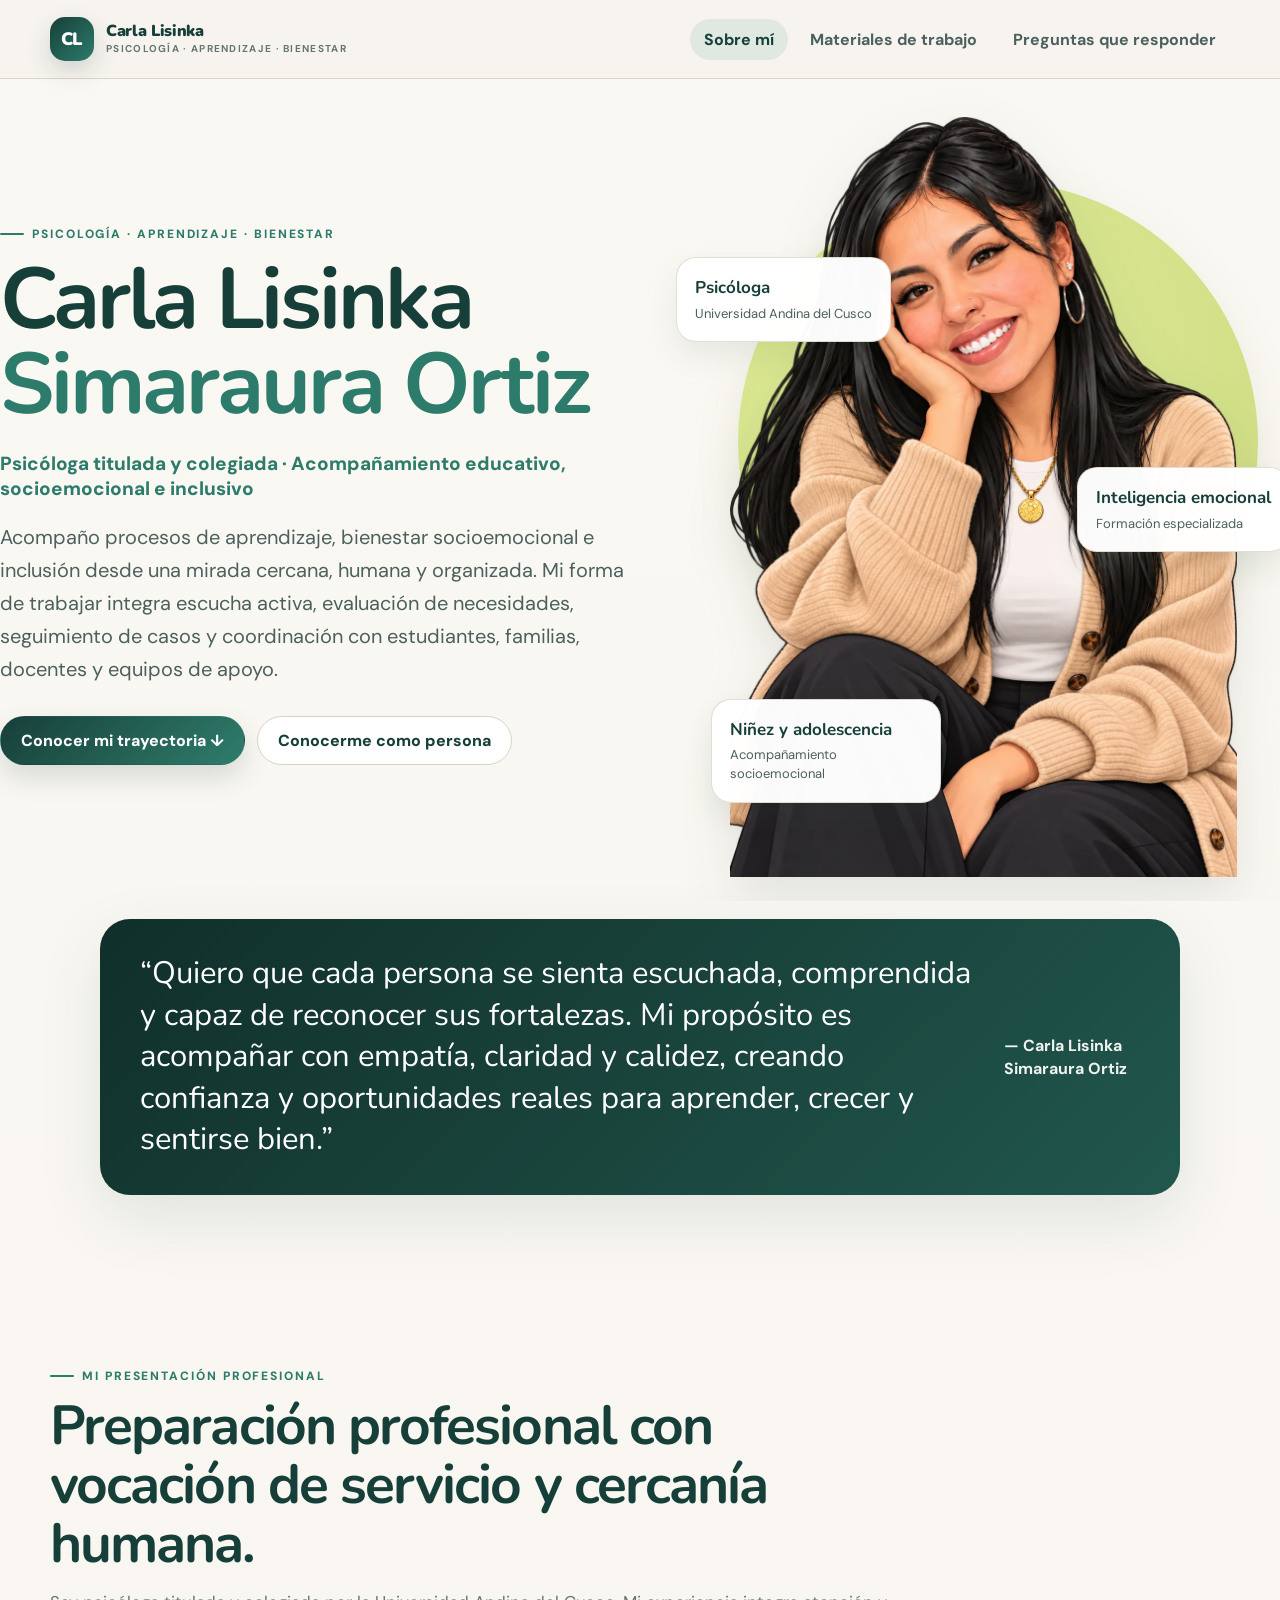
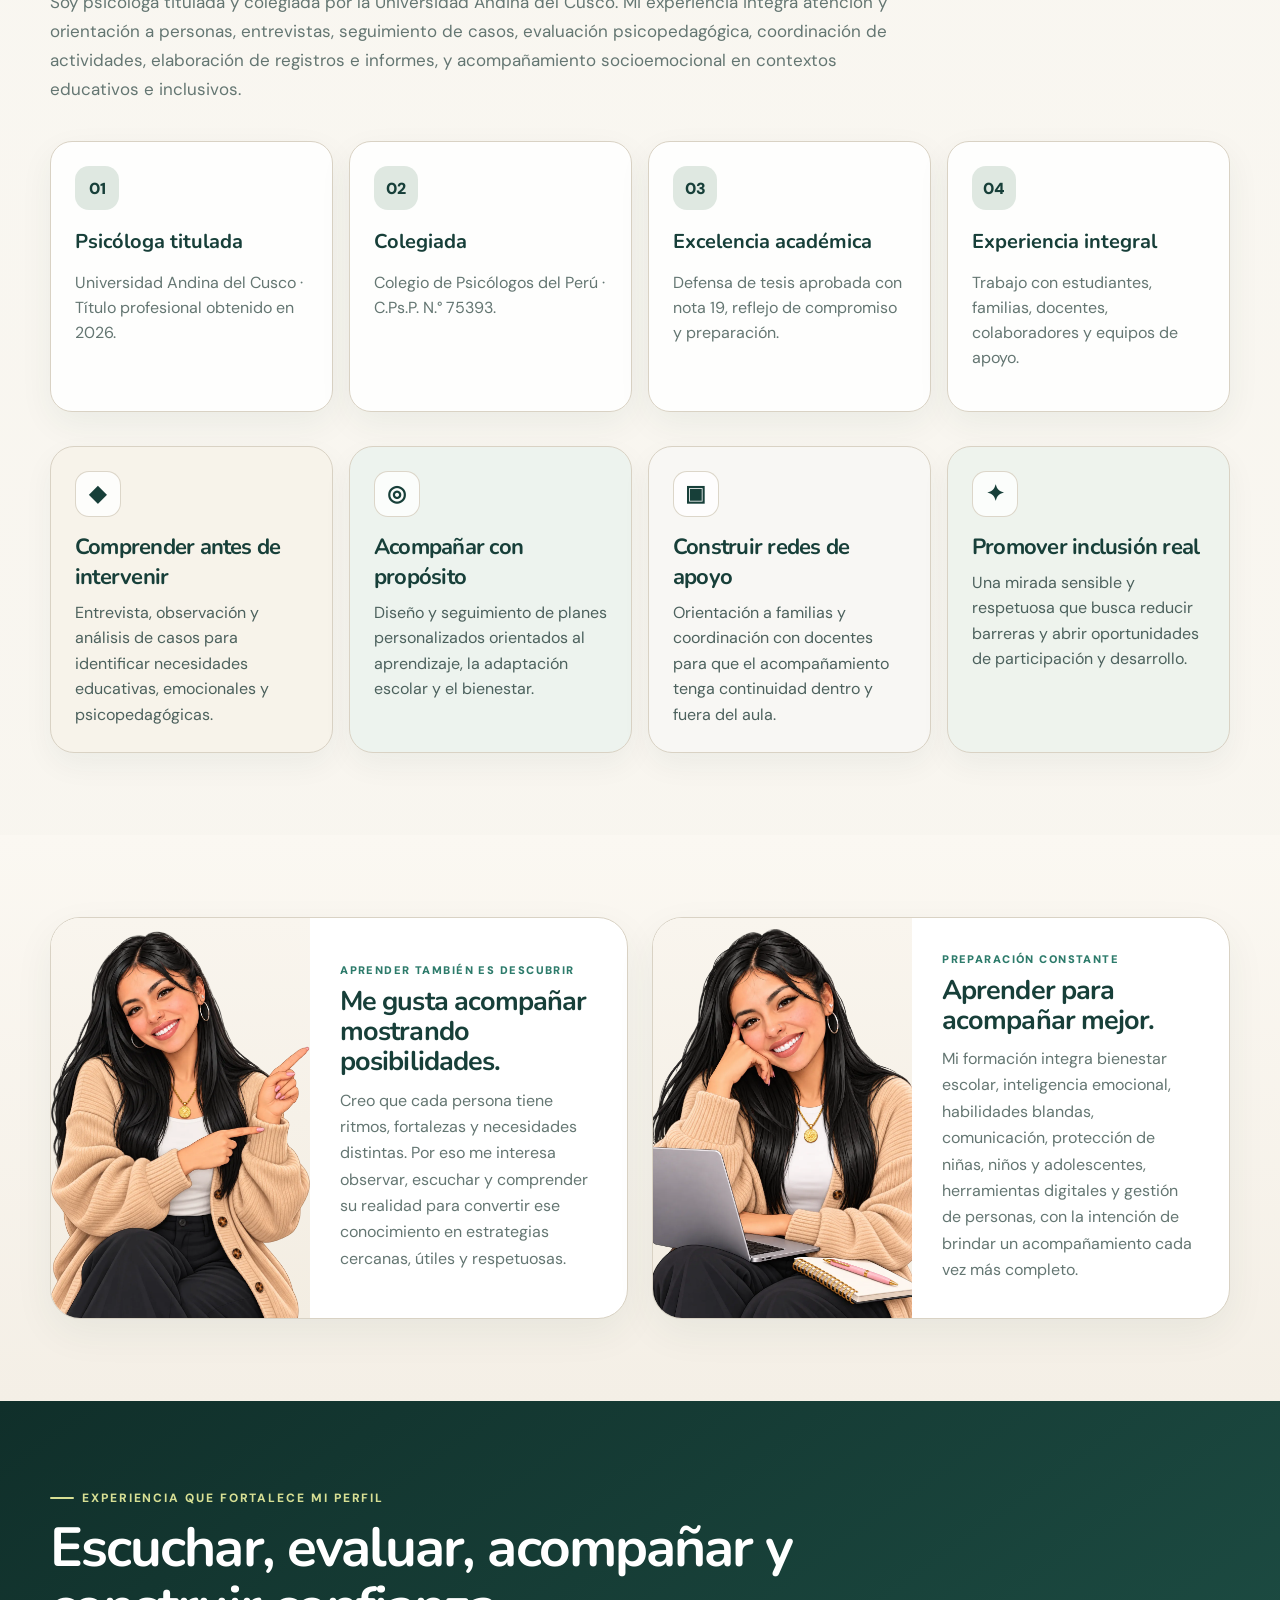
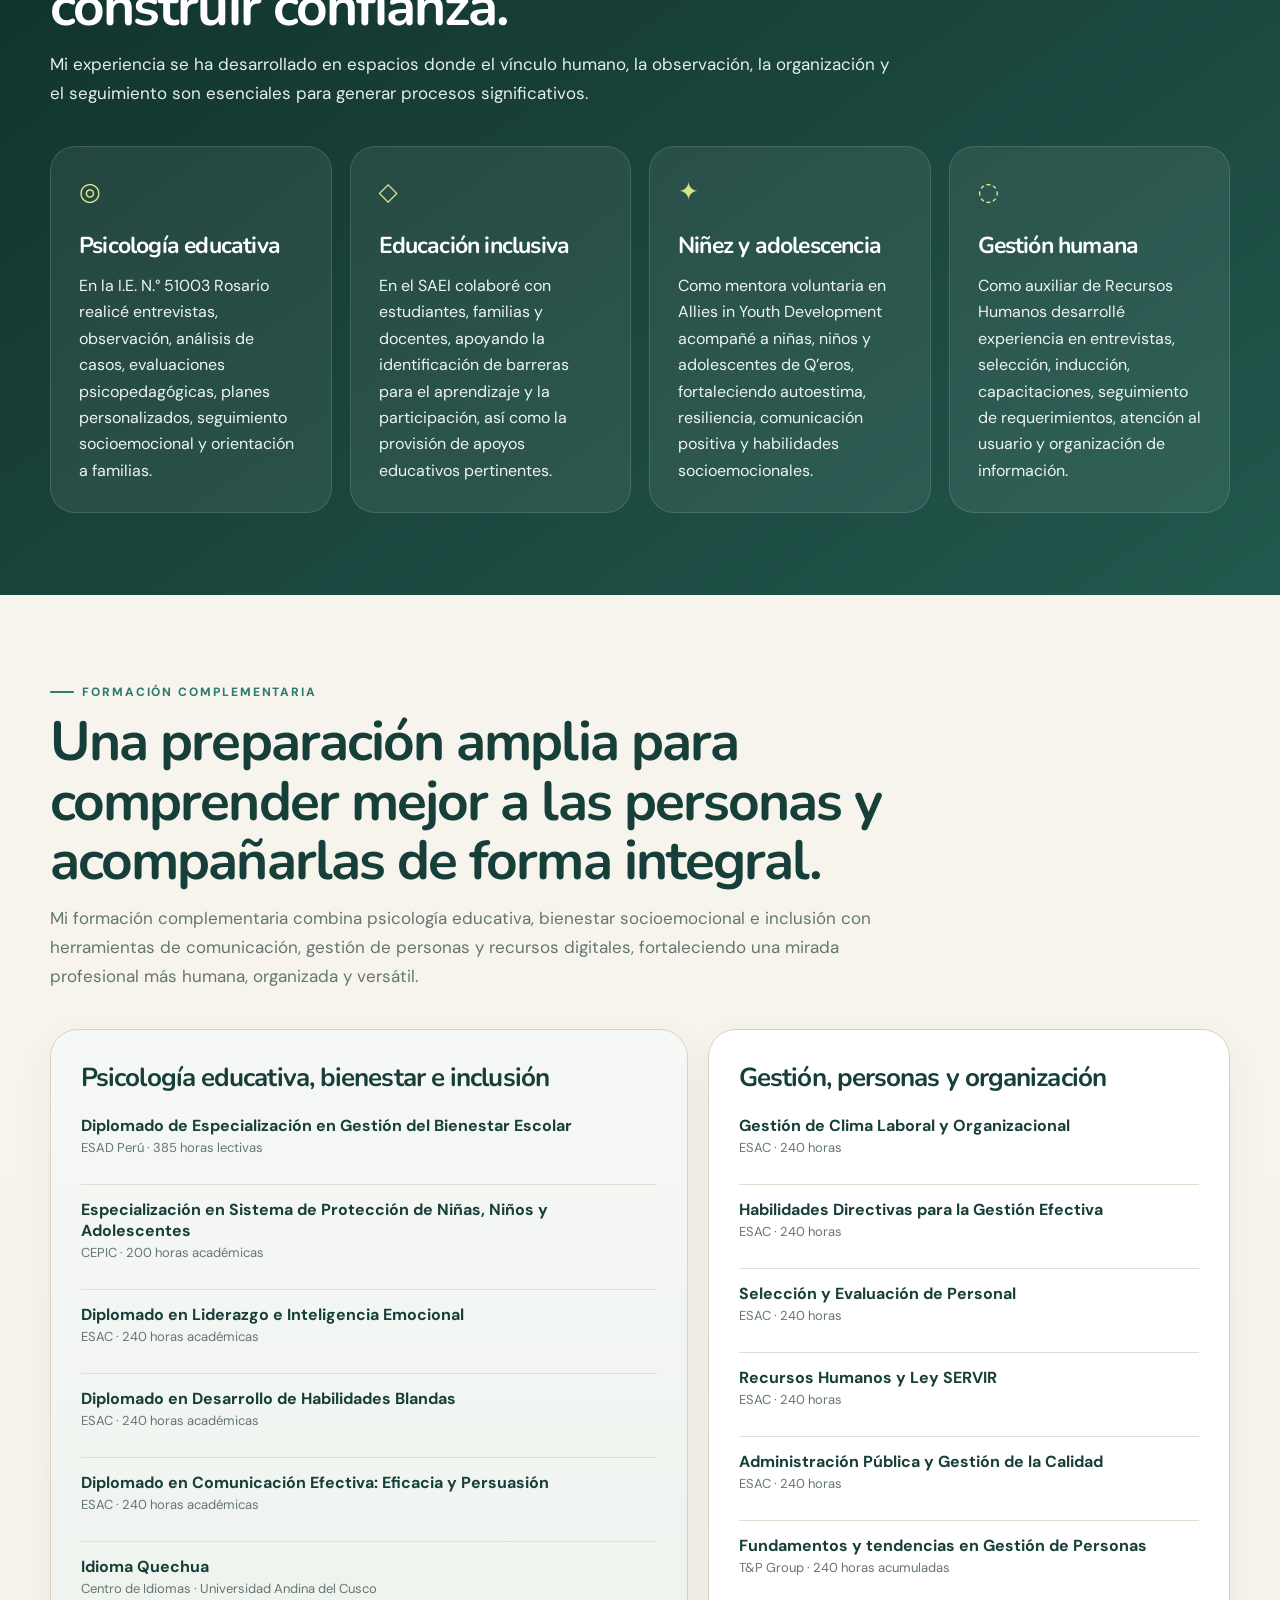
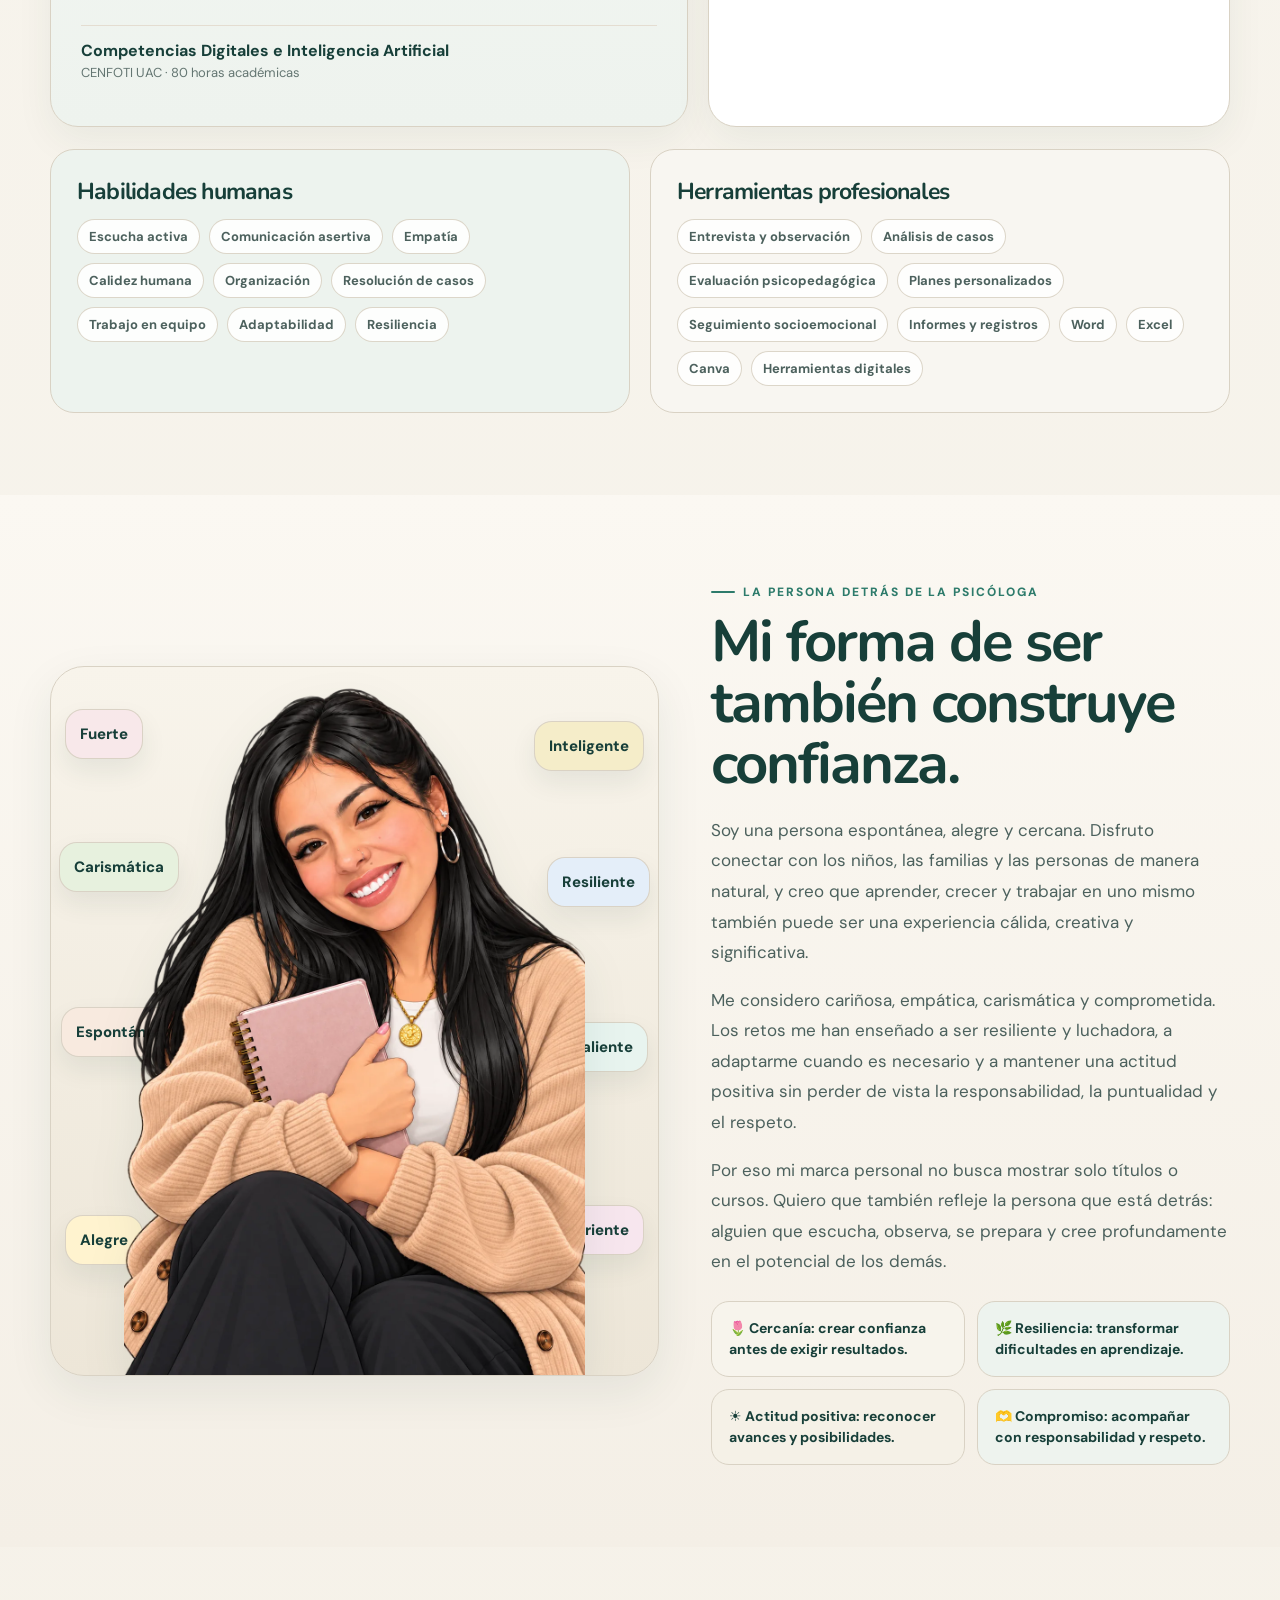
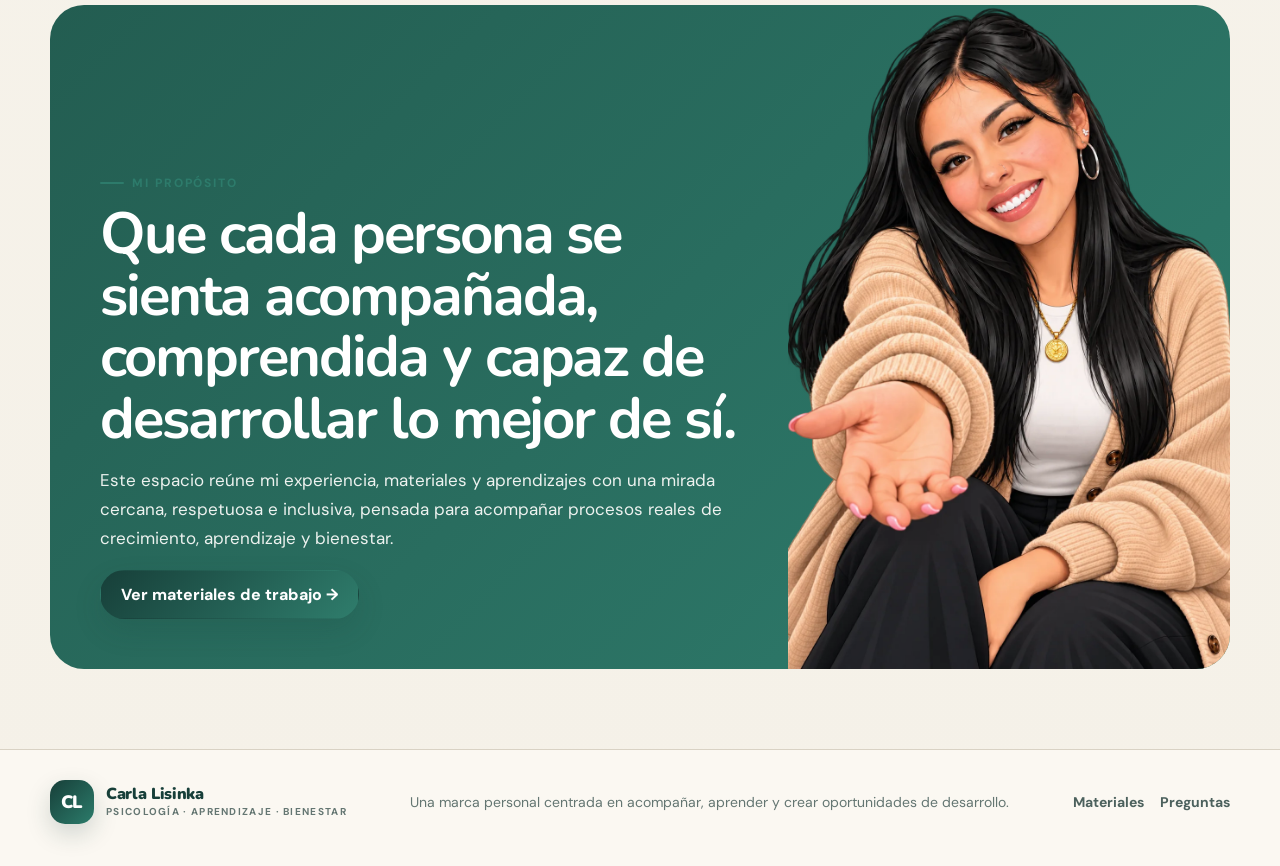
==== commit 181fe4a7: "Add files via upload" ====
--- a/index.html
+++ b/index.html
@@ -5,7 +5,7 @@
   <meta name="viewport" content="width=device-width,initial-scale=1">
   <meta name="description" content="Marca personal de Carla Lisinka Simaraura Ortiz, psicóloga titulada y colegiada, enfocada en aprendizaje, bienestar socioemocional e inclusión.">
   <title>Carla Lisinka | Sobre mí</title>
-  <link rel="stylesheet" href="styles.css">
+  <link rel="stylesheet" href="styles-v5.css?v=5">
 </head>
 <body>
 <header class="site-header"><div class="container nav-wrap">
@@ -129,6 +129,6 @@
 </main>
 
 <footer><div class="container footer-wrap"><a class="brand" href="index.html"><span class="brand-mark">CL</span><span class="brand-copy">Carla Lisinka<small>Psicología · Aprendizaje · Bienestar</small></span></a><p>Una marca personal centrada en acompañar, aprender y crear oportunidades de desarrollo.</p><div class="footer-links"><a href="materiales.html">Materiales</a><a href="preguntas.html">Preguntas</a></div></div></footer>
-<script src="script.js"></script>
+<script src="script-v5.js?v=5"></script>
 </body>
 </html>
--- a/styles-v5.css
+++ b/styles-v5.css
@@ -0,0 +1,182 @@
+@import url('https://fonts.googleapis.com/css2?family=DM+Sans:wght@400;500;600;700&family=Nunito:wght@700;800;900&display=swap');
+
+:root{
+  --forest:#173f39;
+  --forest-soft:#2d7b6b;
+  --forest-deep:#102f2a;
+  --ink:#173f39;
+  --ink-soft:#4c615d;
+  --muted:#647672;
+  --cream:#f5f0e7;
+  --cream-2:#efe7d8;
+  --sand:#e7decd;
+  --sage:#dfe8e1;
+  --sage-2:#edf3ee;
+  --mist:#f7f9f7;
+  --white:#ffffff;
+  --line:#d9d2c4;
+  --accent:#d8d08f;
+  --shadow:0 22px 65px rgba(23,63,57,.10);
+  --radius:30px;
+}
+*{box-sizing:border-box}
+html{scroll-behavior:smooth}
+body{margin:0;font-family:'DM Sans',system-ui,sans-serif;background:linear-gradient(180deg,#faf8f3 0%,#f5f1e8 100%);color:var(--ink)}
+a{color:inherit;text-decoration:none}
+img{max-width:100%;display:block}
+button{font:inherit}
+.container{width:min(1180px,calc(100% - 40px));margin-inline:auto}
+
+.site-header{position:sticky;top:0;z-index:80;background:rgba(247,244,238,.94);backdrop-filter:blur(16px);border-bottom:1px solid rgba(217,210,196,.9)}
+.nav-wrap{height:78px;display:flex;align-items:center;justify-content:space-between;gap:28px}
+.brand{display:flex;align-items:center;gap:12px;font-family:'Nunito',sans-serif;font-weight:900;letter-spacing:-.02em}
+.brand-mark{display:grid;place-items:center;width:44px;height:44px;border-radius:15px;background:linear-gradient(135deg,var(--forest),#2c7c6b);color:#fff;font-size:18px;box-shadow:0 10px 24px rgba(23,63,57,.18)}
+.brand-copy{display:flex;flex-direction:column;line-height:1.05}
+.brand-copy small{font-family:'DM Sans';font-size:10px;letter-spacing:.13em;text-transform:uppercase;color:var(--muted);font-weight:700;margin-top:4px}
+.desktop-nav{display:flex;align-items:center;gap:8px}
+.desktop-nav a{padding:10px 14px;border-radius:999px;font-weight:700;color:var(--ink-soft);transition:.2s ease}
+.desktop-nav a:hover,.desktop-nav a.active{background:var(--sage);color:var(--forest)}
+.menu-btn{display:none;border:0;background:var(--sage);width:44px;height:44px;border-radius:14px;color:var(--forest);font-size:22px;cursor:pointer}
+
+.hero{padding:28px 0 24px;overflow:hidden;min-height:calc(100vh - 78px);display:flex;align-items:center}
+.hero-grid{display:grid;grid-template-columns:1.03fr .97fr;gap:56px;align-items:center;width:100%;min-height:calc(100vh - 134px)}
+.kicker{display:inline-flex;align-items:center;gap:8px;font-size:12px;font-weight:800;letter-spacing:.16em;text-transform:uppercase;color:var(--forest-soft)}
+.kicker:before{content:'';width:24px;height:2px;background:var(--forest-soft);border-radius:999px}
+h1,h2,h3{font-family:'Nunito',sans-serif;margin:0;letter-spacing:-.035em}
+h1{font-size:clamp(48px,7vw,86px);line-height:.98;margin-top:16px;color:var(--forest)}
+h1 span{color:var(--forest-soft)}
+.hero-role{font-size:19px;font-weight:800;color:var(--forest-soft);margin:24px 0 12px}
+.hero-lead{font-size:20px;line-height:1.65;color:var(--ink-soft);max-width:690px}
+.hero-actions{display:flex;gap:12px;flex-wrap:wrap;margin-top:30px}
+.btn{display:inline-flex;align-items:center;justify-content:center;gap:8px;border-radius:999px;padding:13px 20px;font-weight:800;border:1px solid transparent;transition:.2s ease}
+.btn-primary{background:linear-gradient(135deg,var(--forest),#2f7d6c);color:#fff;box-shadow:0 12px 28px rgba(23,63,57,.16)}
+.btn-secondary{background:#fff;border-color:var(--line);color:var(--forest)}
+.btn:hover{transform:translateY(-2px)}
+.hero-visual{position:relative;min-height:700px;display:grid;place-items:end center;padding:10px 0 0}
+.hero-visual:before{content:'';position:absolute;width:min(520px,88%);aspect-ratio:1/1;right:22px;top:75px;border-radius:50%;background:radial-gradient(circle at 35% 35%, #e4ef98 0%, #d5e28b 58%, #ceda7d 100%);box-shadow:0 18px 45px rgba(120,140,60,.12)}
+.hero-visual img{position:relative;z-index:2;width:min(610px,100%);max-height:760px;object-fit:contain;object-position:bottom;filter:drop-shadow(0 20px 25px rgba(16,47,42,.10))}
+.float-card{position:absolute;z-index:4;background:rgba(255,255,255,.98);border:1px solid rgba(217,210,196,.72);box-shadow:0 14px 30px rgba(23,63,57,.08);padding:18px 18px;border-radius:20px;font-size:13px;line-height:1.45;max-width:230px;color:var(--ink-soft)}
+.float-card strong{display:block;font-size:17px;font-family:'Nunito',sans-serif;color:var(--forest);margin-bottom:4px}
+.fc1{top:150px;left:-10px}.fc2{right:-10px;top:360px}.fc3{left:25px;bottom:74px}
+
+.purpose-strip{margin:18px auto 84px;width:min(1080px,calc(100% - 40px));padding:34px 40px;border-radius:30px;background:linear-gradient(135deg,var(--forest-deep),#21574d);color:#fff;display:flex;justify-content:space-between;align-items:center;gap:24px;box-shadow:var(--shadow)}
+.purpose-strip p{font-family:'Nunito';font-size:clamp(22px,3vw,31px);line-height:1.34;margin:0;max-width:840px}.purpose-strip span{max-width:190px;color:#f0f4f1;font-weight:700;line-height:1.45}
+
+.section{padding:82px 0}
+.section.soft{background:linear-gradient(180deg,#fbf8f2,#f4efe6)}
+.section.dark{background:linear-gradient(145deg,var(--forest-deep),#22584d);color:#fff}
+.section-head{max-width:850px;margin-bottom:38px}
+.section-head.center{text-align:center;margin-inline:auto}
+.section-head.center .kicker{justify-content:center}
+.section-head h2{font-size:clamp(34px,5vw,55px);line-height:1.08;margin:12px 0 14px;color:inherit}
+.section-head p{font-size:17px;line-height:1.7;color:var(--muted);margin:0}
+.dark .section-head p{color:#e7efeb}
+.dark .kicker{color:#d7df94}.dark .kicker:before{background:#d7df94}
+
+.credential-grid{display:grid;grid-template-columns:repeat(4,1fr);gap:16px}
+.credential{background:rgba(255,255,255,.88);border:1px solid var(--line);border-radius:22px;padding:24px;min-height:176px;box-shadow:0 12px 34px rgba(23,63,57,.06)}
+.credential .num{display:grid;place-items:center;width:44px;height:44px;border-radius:14px;background:var(--sage);color:var(--forest);font-weight:900;margin-bottom:18px}
+.credential strong{font-family:'Nunito';font-size:20px;display:block;color:var(--forest)}
+.credential p{color:var(--muted);line-height:1.55}
+
+.focus-grid{display:grid;grid-template-columns:repeat(4,1fr);gap:16px;margin-top:34px}
+.focus-card{border-radius:24px;padding:24px;border:1px solid var(--line);background:#fff;box-shadow:0 12px 30px rgba(23,63,57,.05)}
+.focus-card:nth-child(1){background:#f7f3ea}.focus-card:nth-child(2){background:var(--sage-2)}.focus-card:nth-child(3){background:#f8f7f4}.focus-card:nth-child(4){background:#eef3ed}
+.focus-card .focus-icon{width:46px;height:46px;display:grid;place-items:center;border-radius:14px;background:rgba(255,255,255,.78);border:1px solid rgba(217,210,196,.9);font-size:22px;margin-bottom:15px;color:var(--forest)}.focus-card .focus-icon.minimal{font-family:'Nunito',sans-serif;font-weight:900;letter-spacing:.02em}.focus-card h3{font-size:22px;margin-bottom:8px;color:var(--forest)}.focus-card p{margin:0;color:var(--ink-soft);line-height:1.6}
+
+.story-grid{display:grid;grid-template-columns:1fr 1fr;gap:24px}
+.story-card{background:#fff;border:1px solid var(--line);border-radius:30px;overflow:hidden;display:grid;grid-template-columns:.9fr 1.1fr;min-height:355px;box-shadow:0 14px 40px rgba(23,63,57,.06)}
+.story-card img{height:100%;width:100%;object-fit:contain;object-position:bottom;background:linear-gradient(180deg,#f9f5ee,#f3ede2)}
+.story-copy{padding:34px 30px;display:flex;flex-direction:column;justify-content:center}.mini-label{font-size:11px;font-weight:900;letter-spacing:.13em;color:var(--forest-soft)}.story-copy h3{font-size:27px;line-height:1.12;margin:10px 0;color:var(--forest)}.story-copy p{color:var(--muted);line-height:1.65;margin:0}
+
+.experience-grid{display:grid;grid-template-columns:repeat(4,1fr);gap:18px}
+.experience-card{padding:28px;border-radius:25px;background:rgba(255,255,255,.07);border:1px solid rgba(255,255,255,.13)}
+.experience-card .icon{font-size:25px;margin-bottom:22px;color:#d9e18d}.experience-card h3{font-size:23px;margin-bottom:12px}.experience-card p{margin:0;color:#eef4f1;line-height:1.65}
+
+.training-grid{display:grid;grid-template-columns:1.1fr .9fr;gap:20px}
+.training-panel{background:#fff;border:1px solid var(--line);border-radius:28px;padding:30px;box-shadow:0 14px 38px rgba(23,63,57,.06)}
+.training-panel.featured{background:linear-gradient(180deg,#f6f8f5,#eef3ee)}
+.training-panel h3{font-size:26px;margin:0 0 20px;color:var(--forest)}
+.training-panel ul{list-style:none;padding:0;margin:0;display:grid;gap:13px}
+.training-panel li{padding:14px 0;border-top:1px solid #e4ddd1}
+.training-panel li:first-child{border-top:0;padding-top:0}
+.training-panel strong{display:block}.training-panel span{font-size:13px;color:var(--muted)}
+
+.skills-strip{display:grid;grid-template-columns:1fr 1fr;gap:20px;margin-top:22px}
+.skill-box{border-radius:24px;padding:26px;border:1px solid var(--line);background:#fff}
+.skill-box:nth-child(1){background:var(--sage-2)}.skill-box:nth-child(2){background:#f8f6f1}
+.skill-box h3{font-size:23px;margin-bottom:12px;color:var(--forest)}
+.skill-tags{display:flex;flex-wrap:wrap;gap:9px}
+.skill-tags span{background:rgba(255,255,255,.86);border:1px solid rgba(217,210,196,.9);padding:8px 11px;border-radius:999px;font-size:13px;font-weight:700;color:var(--ink-soft)}
+
+.personal-grid{display:grid;grid-template-columns:1.08fr .92fr;gap:52px;align-items:center}
+.personal-photo-shell{position:relative;display:flex;justify-content:center;align-items:center}
+.personal-photo{position:relative;background:linear-gradient(180deg,#f8f4eb,#ede6d8);border-radius:34px;min-height:690px;width:min(620px,100%);display:grid;place-items:end center;overflow:hidden;border:1px solid var(--line);box-shadow:0 16px 46px rgba(23,63,57,.08);padding-top:16px}
+.personal-photo img{position:relative;z-index:1;width:76%;height:100%;margin-inline:auto;object-fit:contain;object-position:bottom;filter:drop-shadow(0 18px 22px rgba(16,47,42,.08))}
+.sticky-cloud{position:absolute;inset:0;pointer-events:none}
+.sticky-note{position:absolute;display:flex;align-items:center;justify-content:center;min-height:50px;padding:12px 14px;border-radius:18px;background:rgba(255,255,255,.97);border:1px solid rgba(217,210,196,.96);box-shadow:0 12px 26px rgba(23,63,57,.08);font-size:15px;line-height:1.2;font-weight:800;color:var(--forest);text-align:center;pointer-events:auto}
+.sticky-cloud .sticky-note:nth-child(1){top:42px;left:14px;background:#f8e8ea}
+.sticky-cloud .sticky-note:nth-child(2){top:54px;right:14px;background:#f5edc9}
+.sticky-cloud .sticky-note:nth-child(3){top:175px;left:8px;background:#e7f1de}
+.sticky-cloud .sticky-note:nth-child(4){top:190px;right:8px;background:#e4eef9}
+.sticky-cloud .sticky-note:nth-child(5){top:340px;left:10px;background:#f8eadf}
+.sticky-cloud .sticky-note:nth-child(6){top:355px;right:10px;background:#e8f4ef}
+.sticky-cloud .sticky-note:nth-child(7){bottom:110px;left:14px;background:#fff3cf}
+.sticky-cloud .sticky-note:nth-child(8){bottom:120px;right:14px;background:#f7e6ee}
+.personal-copy h2{font-size:clamp(38px,5vw,58px);line-height:1.05;margin:12px 0 20px;color:var(--forest)}
+.personal-copy p{font-size:17px;color:var(--ink-soft);line-height:1.8}
+.personal-highlights{display:grid;grid-template-columns:1fr 1fr;gap:12px;margin-top:24px}
+.personal-highlight{padding:16px 17px;border-radius:18px;border:1px solid var(--line);font-size:14px;line-height:1.5;font-weight:700;background:#fff;color:var(--forest)}
+.personal-highlight:nth-child(1){background:#f7f4ec}.personal-highlight:nth-child(2){background:var(--sage-2)}.personal-highlight:nth-child(3){background:#f5f1e7}.personal-highlight:nth-child(4){background:#eef3ee}
+
+.final-cta{padding:58px 0 80px}
+.final-box{border-radius:34px;background:linear-gradient(135deg,#235d51,#2f7d6d);color:#fff;display:grid;grid-template-columns:1fr .6fr;align-items:end;overflow:hidden;min-height:390px}
+.final-copy{padding:50px}.final-copy h2{font-size:clamp(36px,5vw,58px);line-height:1.06;margin:12px 0}.final-copy p{color:#edf2ef;line-height:1.7;font-size:17px}.final-box img{width:100%;height:100%;object-fit:contain;object-position:bottom}
+
+/* Secondary pages */
+.page-hero{padding:70px 0 40px}
+.page-hero-inner{background:linear-gradient(135deg,#f8f4eb,#edf3ee 58%,#f3ebdb);border:1px solid var(--line);border-radius:34px;padding:50px;position:relative;overflow:hidden}
+.page-hero-inner:after{content:'✦';position:absolute;right:32px;top:20px;font-size:90px;color:rgba(23,63,57,.08)}
+.page-hero h1{font-size:clamp(44px,6vw,72px);margin:12px 0;color:var(--forest)}
+.page-hero p{max-width:760px;color:var(--ink-soft);line-height:1.7;font-size:18px}
+
+.material-grid{display:grid;grid-template-columns:repeat(2,1fr);gap:20px}
+.material-card{background:#fff;border:1px solid var(--line);border-radius:28px;padding:30px;min-height:220px;box-shadow:0 15px 38px rgba(23,63,57,.06);position:relative;overflow:hidden}
+.material-card:after{content:'';position:absolute;width:120px;height:120px;border-radius:50%;background:var(--sage);right:-30px;top:-30px}.material-card:nth-child(2):after{background:#f3ebdb}.material-card:nth-child(3):after{background:#eef3ee}.material-card:nth-child(4):after{background:#ece8dc}
+.material-icon{width:48px;height:48px;display:grid;place-items:center;border-radius:15px;background:linear-gradient(135deg,#f8f4eb,#eef3ee);font-size:24px;margin-bottom:20px;position:relative;z-index:2}
+.material-card h3{font-size:28px;margin-bottom:10px;color:var(--forest)}
+.material-card p{color:var(--muted);line-height:1.65;margin:0}.material-note{margin-top:22px;padding:16px 18px;background:#faf7f1;border:1px dashed #cfc3b0;border-radius:18px;color:#6c6152;font-size:14px}
+
+.questions-toolbar{display:flex;gap:9px;flex-wrap:wrap;margin:0 0 26px}
+.filter-btn{border:1px solid var(--line);background:#fff;border-radius:999px;padding:9px 14px;font-weight:800;color:var(--ink-soft);cursor:pointer;transition:.2s}
+.filter-btn:hover,.filter-btn.active{background:var(--sage);border-color:#cfdad1;color:var(--forest)}
+.question-section{padding:20px 0 92px}
+.question-grid{display:grid;grid-template-columns:repeat(4,1fr);gap:22px;align-items:start;overflow:visible}
+.question-card{position:relative;z-index:1;background:#fff;border:1px solid var(--line);border-radius:24px;padding:10px;box-shadow:0 13px 34px rgba(23,63,57,.09);transition:transform .22s ease,box-shadow .22s ease,z-index 0s;cursor:zoom-in;transform-origin:center center}
+.question-card:hover{transform:scale(1.18);z-index:30;box-shadow:0 26px 70px rgba(23,63,57,.18)}
+.question-card img{width:100%;aspect-ratio:2/3;object-fit:cover;border-radius:18px;background:#fafafa}
+.question-card figcaption{padding:12px 8px 7px;font-weight:800;font-size:14px;line-height:1.3;color:var(--forest)}
+.question-card .tag{font-size:10px;letter-spacing:.11em;text-transform:uppercase;color:var(--forest-soft);margin-top:4px;display:block}
+.question-card.hidden{display:none}
+.lightbox{position:fixed;inset:0;z-index:200;background:rgba(14,29,26,.88);display:none;align-items:center;justify-content:center;padding:26px}
+.lightbox.open{display:flex}.lightbox img{max-width:min(94vw,980px);max-height:92vh;border-radius:18px;box-shadow:0 28px 80px rgba(0,0,0,.45)}.lightbox-close{position:fixed;right:22px;top:20px;border:0;background:#fff;color:#39454a;width:46px;height:46px;border-radius:50%;font-size:28px;cursor:pointer;box-shadow:0 10px 35px rgba(0,0,0,.25)}
+
+footer{padding:30px 0 42px;border-top:1px solid var(--line);background:#fbf8f2}.footer-wrap{display:flex;align-items:center;justify-content:space-between;gap:20px}.footer-wrap p{margin:0;color:var(--muted);font-size:14px}.footer-links{display:flex;gap:16px;color:var(--ink-soft);font-weight:700;font-size:14px}
+
+@media(max-width:1180px){
+ .personal-grid{grid-template-columns:1fr}.personal-photo-shell{max-width:860px;margin-inline:auto}
+}
+@media(max-width:1100px){
+ .hero-grid{grid-template-columns:1fr}.hero{min-height:auto;padding-top:42px}.hero-grid{min-height:auto}.hero-visual{min-height:540px}.credential-grid{grid-template-columns:repeat(2,1fr)}.focus-grid{grid-template-columns:repeat(2,1fr)}.story-grid{grid-template-columns:1fr}.experience-grid{grid-template-columns:repeat(2,1fr)}.training-grid{grid-template-columns:1fr}.question-grid{grid-template-columns:repeat(3,1fr)}
+}
+@media(max-width:900px){
+ .personal-photo-shell{display:flex}.personal-photo{min-height:0;max-width:470px;margin-inline:auto}.sticky-cloud .sticky-note:nth-child(1){top:10px;left:8px}.sticky-cloud .sticky-note:nth-child(2){top:10px;right:8px}.sticky-cloud .sticky-note:nth-child(3){top:120px;left:2px}.sticky-cloud .sticky-note:nth-child(4){top:120px;right:2px}.sticky-cloud .sticky-note:nth-child(5){top:230px;left:8px}.sticky-cloud .sticky-note:nth-child(6){top:240px;right:8px}.sticky-cloud .sticky-note:nth-child(7){bottom:115px;left:8px}.sticky-cloud .sticky-note:nth-child(8){bottom:108px;right:8px}
+}
+@media(max-width:800px){
+ .desktop-nav{display:none;position:absolute;left:20px;right:20px;top:70px;background:#fff;border:1px solid var(--line);padding:12px;border-radius:20px;box-shadow:var(--shadow);flex-direction:column;align-items:stretch}.desktop-nav.open{display:flex}.desktop-nav a{text-align:center}.menu-btn{display:block}.nav-wrap{height:68px}.brand-copy small{display:none}.hero{padding-top:24px}.float-card{display:block;max-width:180px;padding:12px 14px}.fc1{top:58px;left:2px}.fc2{right:0;top:235px}.fc3{left:8px;bottom:26px}.purpose-strip{flex-direction:column;align-items:flex-start}.story-card{grid-template-columns:1fr}.story-card img{height:300px}.experience-grid{grid-template-columns:1fr}.final-box{grid-template-columns:1fr}.final-box img{height:300px}.material-grid{grid-template-columns:1fr}.question-grid{grid-template-columns:repeat(2,1fr);gap:16px}.question-card:hover{transform:none}.footer-wrap{flex-direction:column;align-items:flex-start}.skills-strip{grid-template-columns:1fr}
+}
+@media(max-width:650px){
+ .container{width:min(100% - 26px,1180px)}.hero{padding-top:18px}h1{font-size:48px}.hero-role{font-size:16px}.hero-lead{font-size:17px}.hero-visual{min-height:420px}.hero-visual:before{width:82%;right:8%;top:44px}.float-card{max-width:150px;padding:10px 12px;font-size:11px}.float-card strong{font-size:14px}.fc1{top:34px;left:0}.fc2{right:0;top:188px}.fc3{left:6px;bottom:20px}.purpose-strip{margin-bottom:46px;padding:24px}.purpose-strip p{font-size:22px}.purpose-strip span{max-width:none}.section{padding:58px 0}.credential-grid,.focus-grid{grid-template-columns:1fr}.page-hero-inner{padding:34px 24px}.question-grid{grid-template-columns:1fr 1fr;gap:10px}.question-card{padding:6px;border-radius:16px}.question-card img{border-radius:12px}.question-card figcaption{font-size:12px;padding:9px 5px 4px}.question-card .tag{font-size:9px}.training-panel{padding:22px}.personal-highlights{grid-template-columns:1fr}.personal-photo{max-width:100%;min-height:540px}.sticky-note{font-size:13px;min-height:42px;padding:9px 10px}.sticky-cloud .sticky-note:nth-child(1){top:10px;left:6px}.sticky-cloud .sticky-note:nth-child(2){top:10px;right:6px}.sticky-cloud .sticky-note:nth-child(3){top:100px;left:0}.sticky-cloud .sticky-note:nth-child(4){top:100px;right:0}.sticky-cloud .sticky-note:nth-child(5){top:206px;left:6px}.sticky-cloud .sticky-note:nth-child(6){top:214px;right:6px}.sticky-cloud .sticky-note:nth-child(7){bottom:92px;left:6px}.sticky-cloud .sticky-note:nth-child(8){bottom:90px;right:6px}.final-copy{padding:34px 24px}
+}
+
+@media(min-width:901px){.personal-photo .sticky-note{max-width:128px}.personal-photo-shell{max-width:680px;margin-inline:auto}}
